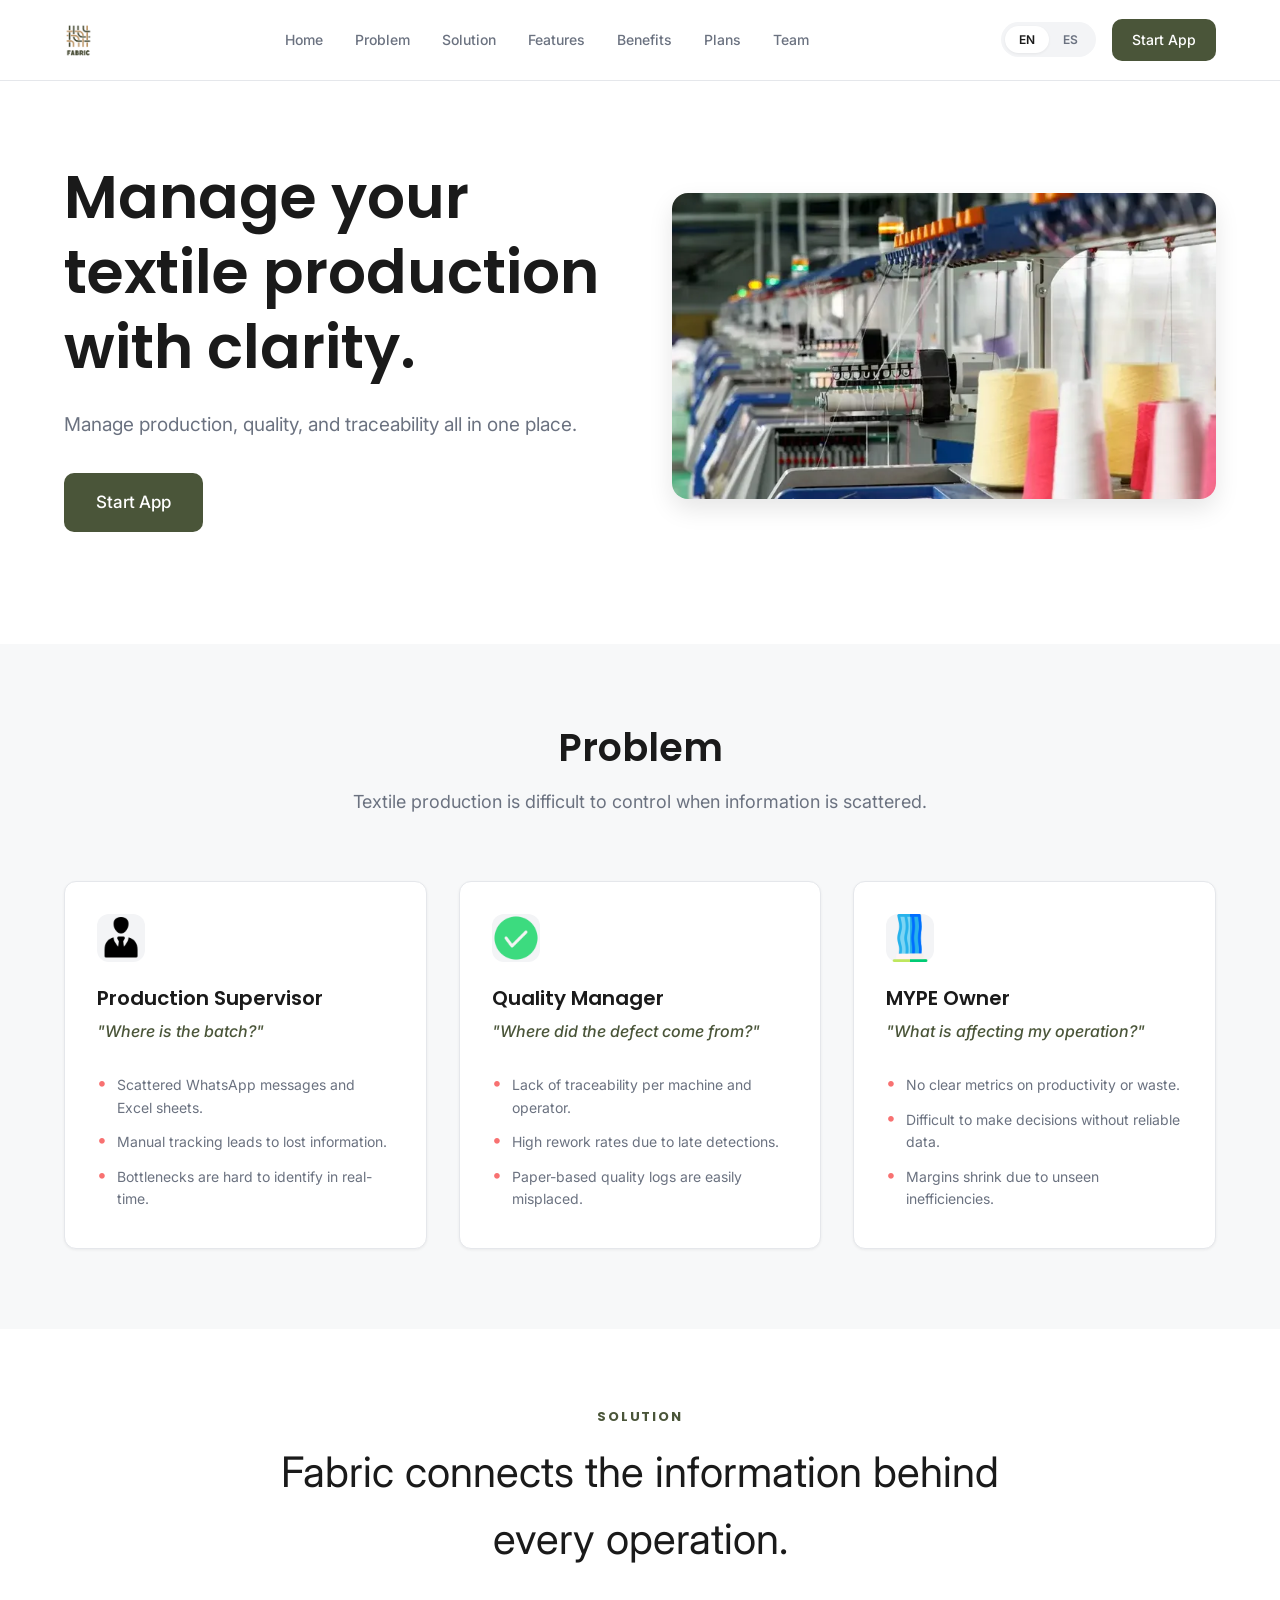
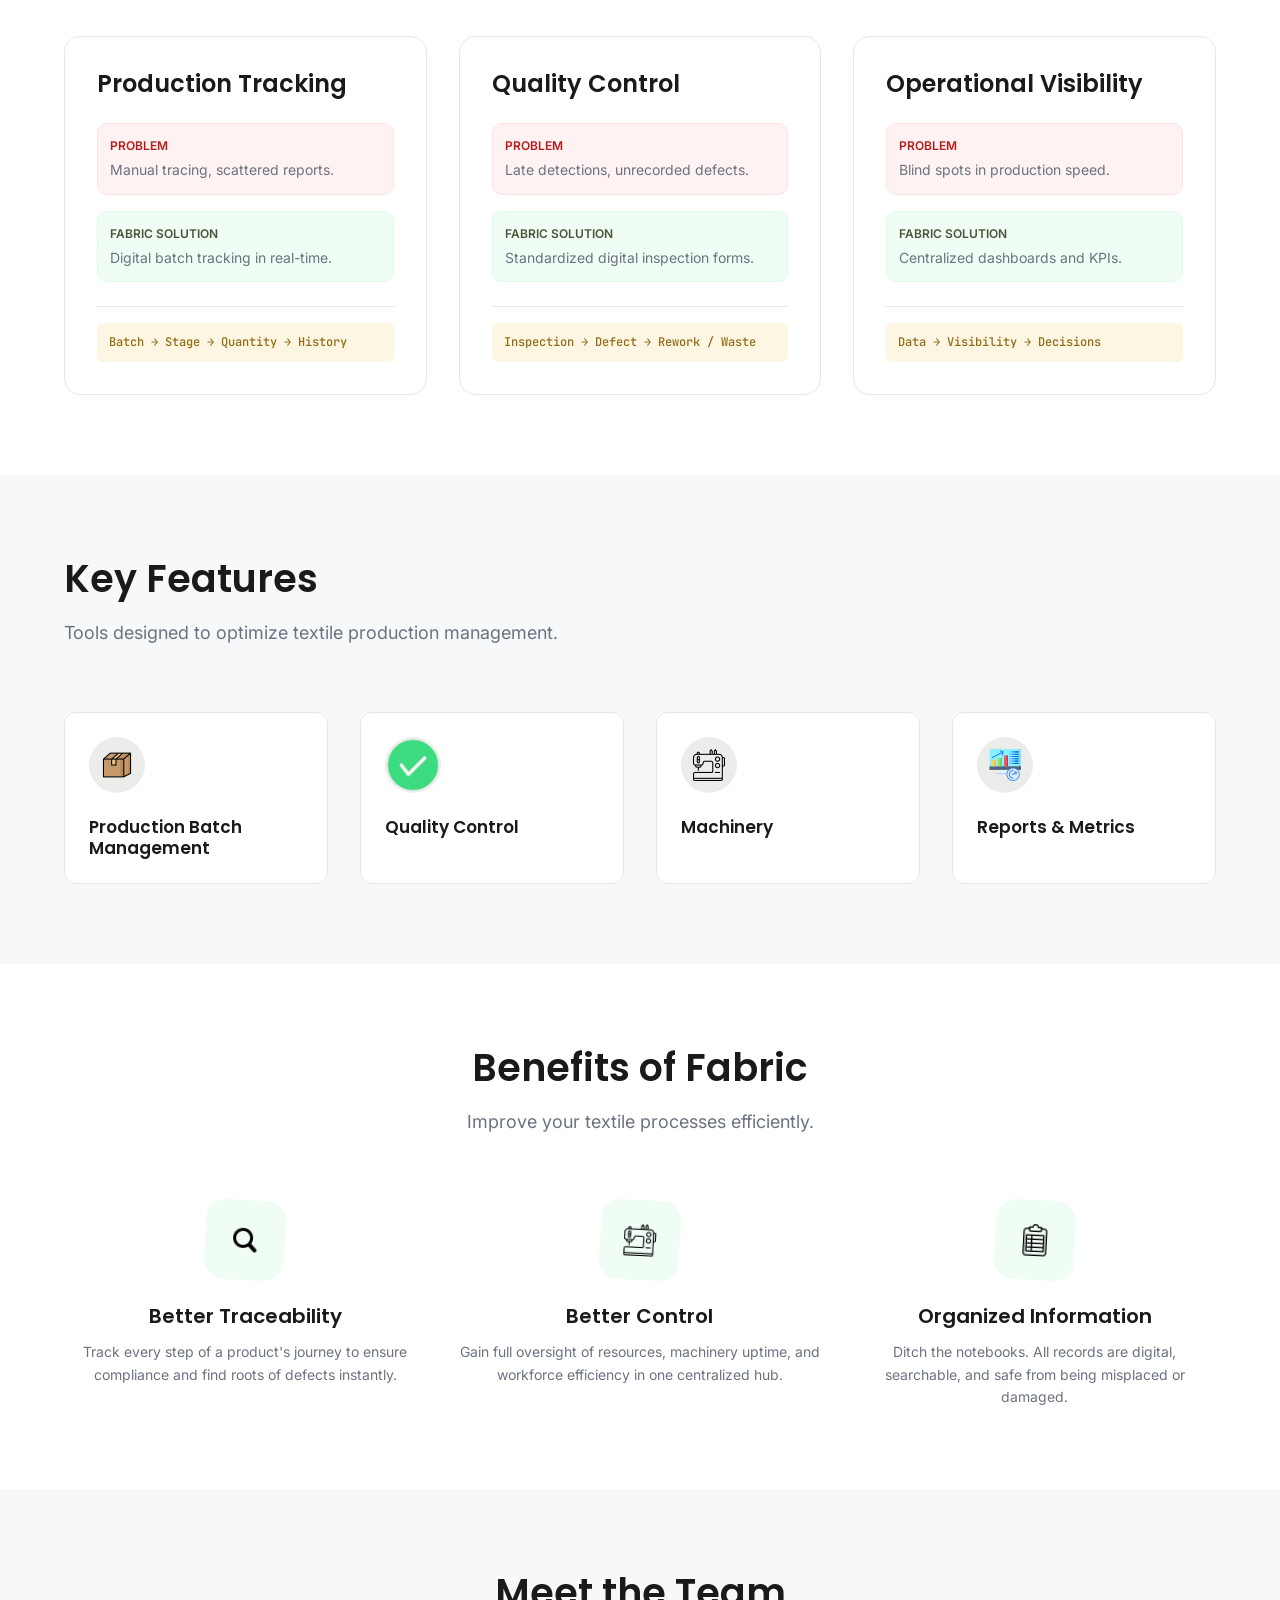
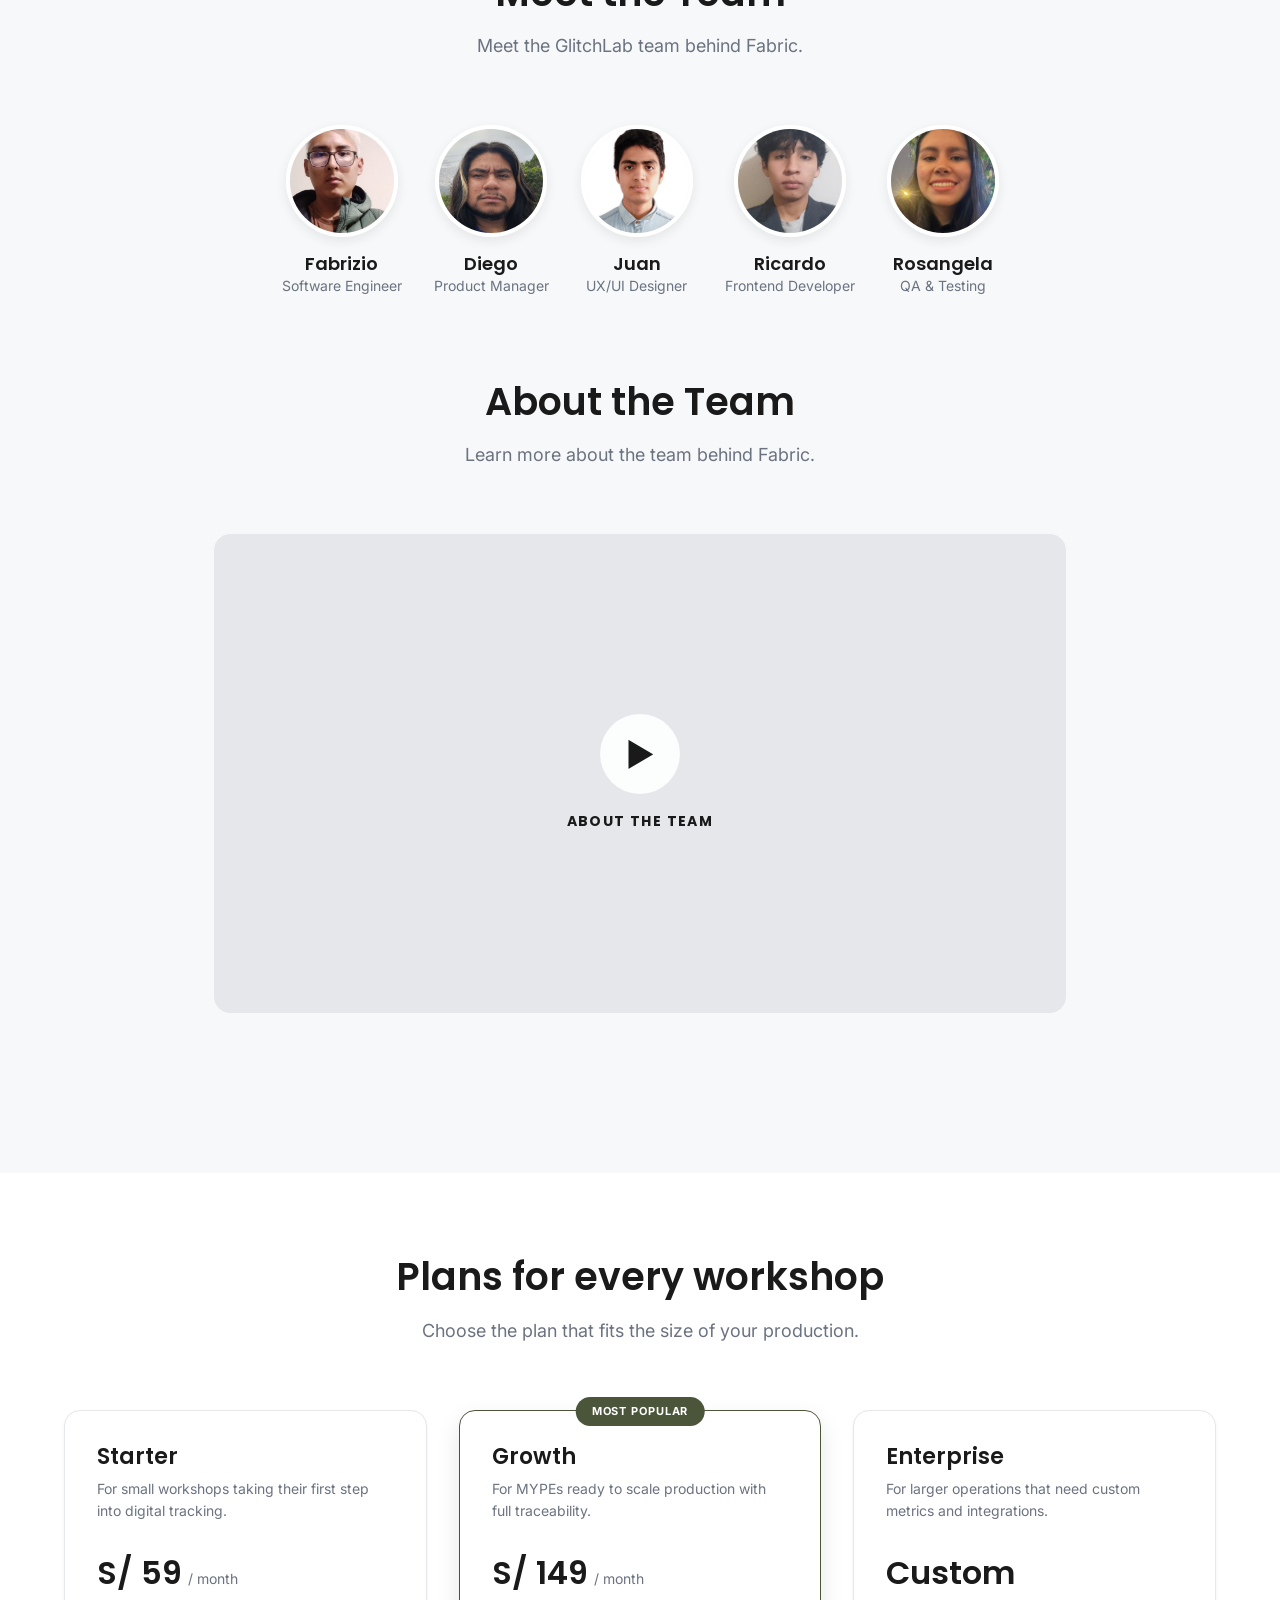
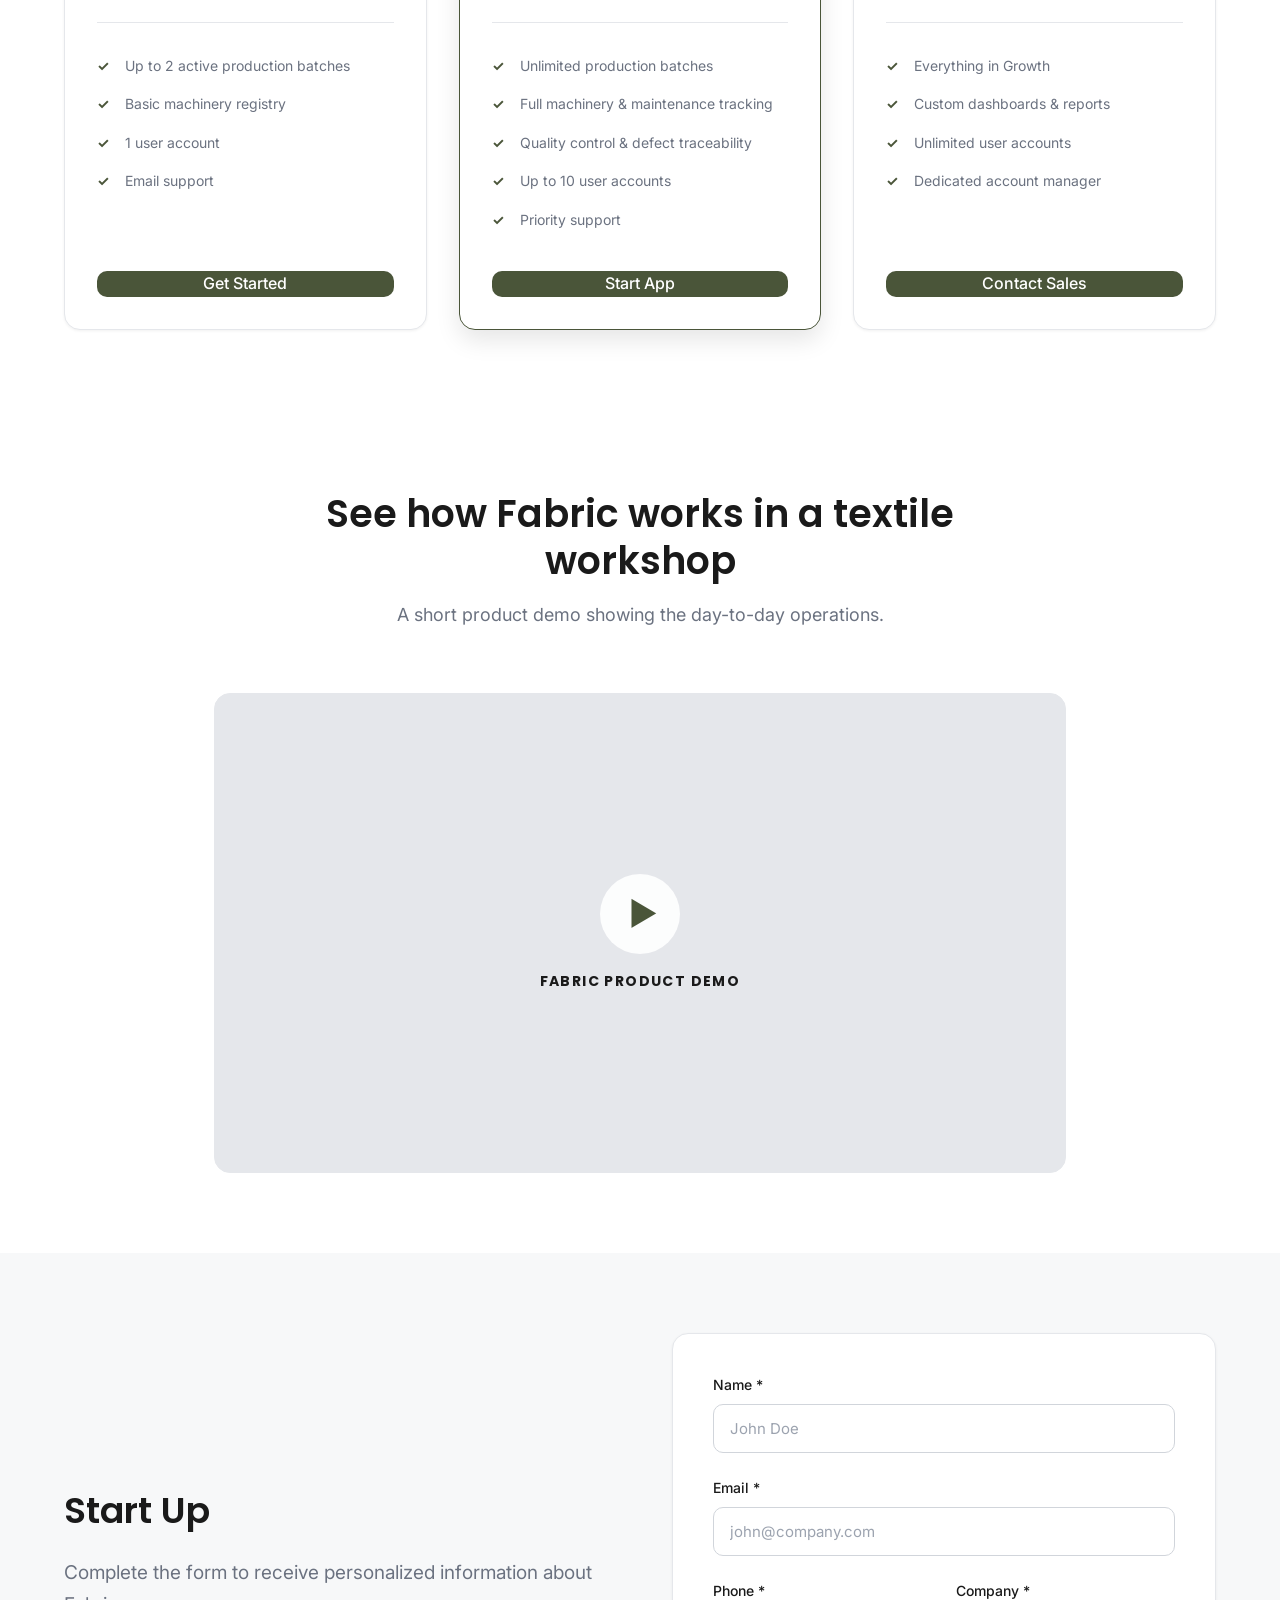
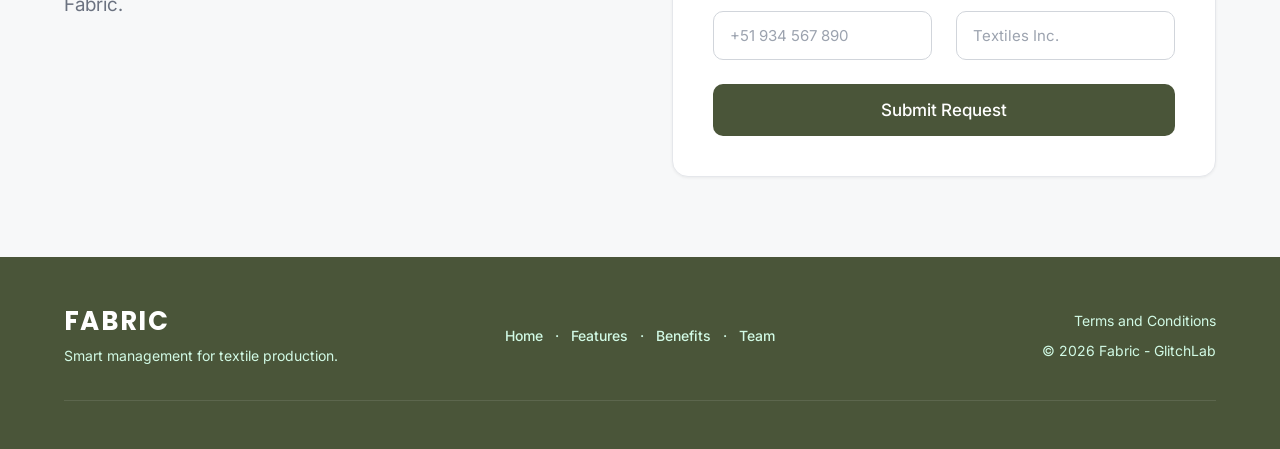
==== index.html @ 8dddd921 "fix(i18n): fix some error traductions for english language" ====
<!DOCTYPE html>
<html lang="en">
<head>
    <meta charset="UTF-8">
    <meta name="viewport" content="width=device-width, initial-scale=1.0">
    <title>Fabric</title>

    <link rel="preconnect" href="https://fonts.googleapis.com">
    <link rel="preconnect" href="https://fonts.gstatic.com" crossorigin>
    <link href="https://fonts.googleapis.com/css2?family=Inter:wght@400;500;600&family=JetBrains+Mono:wght@400;500&family=Poppins:wght@600&display=swap" rel="stylesheet">

    <link rel="stylesheet" href="assets/styles/styles.css">
</head>
<body>

<nav class="nav">

    <div class="container nav__inner">

        <div class="nav__logo">
            <img src="assets/images/logo/fabric-logo.png"
                 alt="Fabric Logo">
        </div>

        <div class="nav__menu">
            <a href="#home" class="nav__link" data-i18n="nav.home">Home</a>
            <a href="#problem" class="nav__link" data-i18n="nav.problem">Problem</a>
            <a href="#solution" class="nav__link" data-i18n="nav.solution">Solution</a>
            <a href="#features" class="nav__link" data-i18n="nav.features">Features</a>
            <a href="#benefits" class="nav__link" data-i18n="nav.benefits">Benefits</a>
            <a href="#plans" class="nav__link" data-i18n="nav.plans">Plans</a>
            <a href="#team" class="nav__link" data-i18n="nav.team">Team</a>
        </div>

        <div class="nav__actions">
            <div class="lang-toggle">
                <button class="lang-btn active" data-lang="en">EN</button>
                <button class="lang-btn" data-lang="es">ES</button>
            </div>

            <a href="https://hola-c9301.web.app/dashboard"
               class="btn btn--primary btn--sm"
               data-i18n="nav.demo">
                Initiate App
            </a>
        </div>

        <div class="nav__mobile-controls">

            <div class="nav__mobile-top-lang">
                <button class="lang-btn-mob active" data-lang="en">EN</button>
                <button class="lang-btn-mob" data-lang="es">ES</button>
            </div>

            <button class="nav__burger"
                    id="mobile-menu-btn"
                    aria-label="Menu">
                <span></span>
                <span></span>
                <span></span>
            </button>

        </div>

    </div>

    <div class="nav__mobile" id="mobile-menu">
        <a href="#home" class="nav__mobile-link" data-i18n="nav.home">Home</a>
        <a href="#problem" class="nav__mobile-link" data-i18n="nav.problem">Problem</a>
        <a href="#solution" class="nav__mobile-link" data-i18n="nav.solution">Solution</a>
        <a href="#features" class="nav__mobile-link" data-i18n="nav.features">Features</a>
        <a href="#team" class="nav__mobile-link" data-i18n="nav.team">Team</a>
    </div>

</nav>

    <section id="home" class="hero">
        <div class="container hero__inner">
            <div class="hero__text">
                <h1 class="hero__title" data-i18n="hero.title">Manage your textile production with clarity.</h1>
                <p class="hero__subtitle" data-i18n="hero.subtitle">Manage production, quality, and traceability all in one place.</p>
                <a href="#request-demo" class="btn btn--primary btn--lg" data-i18n="hero.btn">Request a Demo</a>
            </div>

            <div class="hero__media">
                <img src="assets/images/hero/textile.webp" alt="Fabric Dashboard Preview" class="hero__img">

            </div>
        </div>
    </section>

    <section id="problem" class="section section--alt">
        <div class="container">
            <div class="section__header">
                <h2 class="section__title" data-i18n="problem.title">Problem</h2>
                <p class="section__subtitle" data-i18n="problem.subtitle">Textile production is difficult to control when information is scattered.</p>
            </div>

            <div class="grid grid--3">
                <div class="card">
                    <div class="card__icon">
                        <img src="assets/images/icons/supervisor.png" alt="Production Icon" class="card__icon-img">
                    </div>
                    <h3 class="card__title" data-i18n="problem.card1.title">Production Supervisor</h3>
                    <p class="card__quote" data-i18n="problem.card1.q">"Where is the batch?"</p>
                    <ul class="card__list">
                        <li data-i18n="problem.card1.li1">Scattered WhatsApp messages and Excel sheets.</li>
                        <li data-i18n="problem.card1.li2">Manual tracking leads to lost information.</li>
                        <li data-i18n="problem.card1.li3">Bottlenecks are hard to identify in real-time.</li>
                    </ul>
                </div>

                <div class="card">
                    <div class="card__icon">
                        <img src="assets/images/icons/check.png" alt="Quality Icon" class="card__icon-img">
                    </div>
                    <h3 class="card__title" data-i18n="problem.card2.title">Quality Manager</h3>
                    <p class="card__quote" data-i18n="problem.card2.q">"Where did the defect come from?"</p>
                    <ul class="card__list">
                        <li data-i18n="problem.card2.li1">Lack of traceability per machine and operator.</li>
                        <li data-i18n="problem.card2.li2">High rework rates due to late detections.</li>
                        <li data-i18n="problem.card2.li3">Paper-based quality logs are easily misplaced.</li>
                    </ul>
                </div>

                <div class="card">
                    <div class="card__icon">
                        <img src="assets/images/icons/tower.png" alt="Owner Icon" class="card__icon-img">
                    </div>
                    <h3 class="card__title" data-i18n="problem.card3.title">MYPE Owner</h3>
                    <p class="card__quote" data-i18n="problem.card3.q">"What is affecting my operation?"</p>
                    <ul class="card__list">
                        <li data-i18n="problem.card3.li1">No clear metrics on productivity or waste.</li>
                        <li data-i18n="problem.card3.li2">Difficult to make decisions without reliable data.</li>
                        <li data-i18n="problem.card3.li3">Margins shrink due to unseen inefficiencies.</li>
                    </ul>
                </div>
            </div>
        </div>
    </section>

    <section id="solution" class="section">
        <div class="container">
            <div class="section__header">
                <h2 class="section__eyebrow" data-i18n="solution.label">SOLUTION</h2>
                <p class="section__title section__title--lg" data-i18n="solution.title">Fabric connects the information behind every operation.</p>
            </div>

            <div class="grid grid--3">
                <div class="solution-card">
                    <h3 class="solution-card__title" data-i18n="solution.card1.title">Production Tracking</h3>
                    <div class="solution-card__body">
                        <div class="solution-block solution-block--problem">
                            <span class="solution-block__label solution-block__label--problem" data-i18n="solution.problem_label">PROBLEM</span>
                            <span data-i18n="solution.card1.prob">Manual tracing, scattered reports.</span>
                        </div>
                        <div class="solution-block solution-block--fabric">
                            <span class="solution-block__label solution-block__label--fabric" data-i18n="solution.fabric_label">FABRIC SOLUTION</span>
                            <span data-i18n="solution.card1.sol">Digital batch tracking in real-time.</span>
                        </div>
                    </div>
                    <div class="solution-card__tag">
                        <span data-i18n="solution.card1.tag">Batch → Stage → Quantity → History</span>
                    </div>
                </div>

                <div class="solution-card">
                    <h3 class="solution-card__title" data-i18n="solution.card2.title">Quality Control</h3>
                    <div class="solution-card__body">
                        <div class="solution-block solution-block--problem">
                            <span class="solution-block__label solution-block__label--problem" data-i18n="solution.problem_label">PROBLEM</span>
                            <span data-i18n="solution.card2.prob">Late detections, unrecorded defects.</span>
                        </div>
                        <div class="solution-block solution-block--fabric">
                            <span class="solution-block__label solution-block__label--fabric" data-i18n="solution.fabric_label">FABRIC SOLUTION</span>
                            <span data-i18n="solution.card2.sol">Standardized digital inspection forms.</span>
                        </div>
                    </div>
                    <div class="solution-card__tag">
                        <span data-i18n="solution.card2.tag">Inspection → Defect → Rework / Waste</span>
                    </div>
                </div>

                <div class="solution-card">
                    <h3 class="solution-card__title" data-i18n="solution.card3.title">Operational Visibility</h3>
                    <div class="solution-card__body">
                        <div class="solution-block solution-block--problem">
                            <span class="solution-block__label solution-block__label--problem" data-i18n="solution.problem_label">PROBLEM</span>
                            <span data-i18n="solution.card3.prob">Blind spots in production speed.</span>
                        </div>
                        <div class="solution-block solution-block--fabric">
                            <span class="solution-block__label solution-block__label--fabric" data-i18n="solution.fabric_label">FABRIC SOLUTION</span>
                            <span data-i18n="solution.card3.sol">Centralized dashboards and KPIs.</span>
                        </div>
                    </div>
                    <div class="solution-card__tag">
                        <span data-i18n="solution.card3.tag">Data → Visibility → Decisions</span>
                    </div>
                </div>
            </div>
        </div>
    </section>

    <section id="features" class="section section--alt">
        <div class="container">
            <div class="section__header section__header--left">
                <h2 class="section__title" data-i18n="features.title">Key Features</h2>
                <p class="section__subtitle" data-i18n="features.subtitle">Tools designed to optimize textile production management.</p>
            </div>

            <div class="grid grid--4">
                <div class="feature">
                    <div class="feature__icon">
                        <img src="assets/images/icons/box.png" alt="Box Icon" class="feature__icon-img">
                    </div>
                    <h4 class="feature__title" data-i18n="features.feat1">Production Batch Management</h4>
                </div>

                <div class="feature">
                    <div class="feature__icon">
                        <img src="assets/images/icons/check.png" alt="Check icon" class="feature__icon-img">
                    </div>
                    <h4 class="feature__title" data-i18n="features.feat2">Quality Control</h4>
                </div>

                <div class="feature">
                    <div class="feature__icon">
                        <img src="assets/images/icons/machinery.png" alt="Machinery Icon" class="feature__icon-img">  
                    </div>
                    <h4 class="feature__title" data-i18n="features.feat3">Machinery</h4>
                </div>

                <div class="feature">
                    <div class="feature__icon">
                        <img src="assets/images/icons/metrics.png" alt="Metrics Icon" class="feature__icon-img">
                    </div>
                    <h4 class="feature__title" data-i18n="features.feat4">Reports & Metrics</h4>
                </div>
            </div>
        </div>
    </section>

    <section id="benefits" class="section">
        <div class="container">
            <div class="section__header">
                <h2 class="section__title" data-i18n="benefits.title">Benefits of Fabric</h2>
                <p class="section__subtitle" data-i18n="benefits.subtitle">Improve your textile processes efficiently.</p>
            </div>

            <div class="grid grid--3 grid--center">
                <div class="benefit">
                    <div class="benefit__icon">
                        <img src="assets/images/icons/magnifier.png" alt="Magnifier Icon" class="benefit__icon-img">
                    </div>
                    <h3 class="benefit__title" data-i18n="benefits.ben1.title">Better Traceability</h3>
                    <p class="benefit__desc" data-i18n="benefits.ben1.desc">Track every step of a product's journey to ensure compliance and find roots of defects instantly.</p>
                </div>

                <div class="benefit">
                    <div class="benefit__icon">
                        <img src="assets/images/icons/machinery.png" alt="Eye Icon" class="benefit__icon-img">
                    </div>
                    <h3 class="benefit__title" data-i18n="benefits.ben2.title">Better Control</h3>
                    <p class="benefit__desc" data-i18n="benefits.ben2.desc">Gain full oversight of resources, machinery uptime, and workforce efficiency in one centralized hub.</p>
                </div>

                <div class="benefit">
                    <div class="benefit__icon">
                        <img src="assets/images/icons/table.png" alt="Organization Icon" class="benefit__icon-img">
                    </div>
                    <h3 class="benefit__title" data-i18n="benefits.ben3.title">Organized Information</h3>
                    <p class="benefit__desc" data-i18n="benefits.ben3.desc">Ditch the notebooks. All records are digital, searchable, and safe from being misplaced or damaged.</p>
                </div>
            </div>
        </div>
    </section>

    <section id="team" class="section section--alt">
        <div class="container">
            <div class="section__header">
                <h2 class="section__title" data-i18n="team.title">Meet the Team</h2>
                <p class="section__subtitle" data-i18n="team.subtitle">Meet the GlitchLab team behind Fabric.</p>
            </div>

            <div class="team">
                <div class="team__member">
                    <div class="team__photo"><img src="assets/team_members/fabrizio.png" alt="Fabrizio" onerror="this.src='https://placehold.co/112x112/cccccc/ffffff?text=F'"></div>
                    <h4 class="team__name">Fabrizio</h4>
                    <p class="team__role" data-i18n="team.role1">Software Engineer</p>
                </div>
                <div class="team__member">
                    <div class="team__photo"><img src="assets/team_members/diego.jpg" alt="Diego" onerror="this.src='https://placehold.co/112x112/cccccc/ffffff?text=D'"></div>
                    <h4 class="team__name">Diego</h4>
                    <p class="team__role" data-i18n="team.role2">Product Manager</p>
                </div>
                <div class="team__member">
                    <div class="team__photo"><img src="assets/team_members/juan.jpg" alt="Juan" onerror="this.src='https://placehold.co/112x112/cccccc/ffffff?text=J'"></div>
                    <h4 class="team__name">Juan</h4>
                    <p class="team__role" data-i18n="team.role3">UX/UI Designer</p>
                </div>
                <div class="team__member">
                    <div class="team__photo"><img src="assets/team_members/ricardo.png" alt="Ricardo" onerror="this.src='https://placehold.co/112x112/cccccc/ffffff?text=R'"></div>
                    <h4 class="team__name">Ricardo</h4>
                    <p class="team__role" data-i18n="team.role4">Frontend Developer</p>
                </div>
                <div class="team__member">
                    <div class="team__photo"><img src="assets/team_members/rosangela.jpeg" alt="Rosangela" onerror="this.src='https://placehold.co/112x112/cccccc/ffffff?text=Ro'"></div>
                    <h4 class="team__name">Rosangela</h4>
                    <p class="team__role" data-i18n="team.role5">QA & Testing</p>
                </div>
            </div>
            <section class="section">
                <div class="container container--narrow">
                    <div class="section__header">
                        <h2 class="section__title" data-i18n="aboutTeam.title">
                            About the Team
                        </h2>

                        <p class="section__subtitle" data-i18n="aboutTeam.subtitle">
                            Learn more about the team behind Fabric.
                        </p>
                    </div>

                    <div class="about-team">
                        <div class="about-team__icon">▶</div>
                        <p class="about-team__label" data-i18n="aboutTeam.label">
                            ABOUT THE TEAM
                        </p>
                    </div>
                </div>
            </section>

        </div>
    </section>

        <section id="plans" class="section">
        <div class="container">
            <div class="section__header">
                <h2 class="section__title" data-i18n="plans.title">Plans for every workshop</h2>
                <p class="section__subtitle" data-i18n="plans.subtitle">Choose the plan that fits the size of your production.</p>
            </div>

            <div class="grid grid--3">
                <div class="plan">
                    <h3 class="plan__name" data-i18n="plans.starter.name">Starter</h3>
                    <p class="plan__desc" data-i18n="plans.starter.desc">For small workshops taking their first step into digital tracking.</p>
                    <div class="plan__price">
                        <span class="plan__price-amount" data-i18n="plans.starter.price">S/ 59</span>
                        <span class="plan__price-period" data-i18n="plans.starter.period">/ month</span>
                    </div>
                    <ul class="plan__features">
                        <li data-i18n="plans.starter.f1">Up to 2 active production batches</li>
                        <li data-i18n="plans.starter.f2">Basic machinery registry</li>
                        <li data-i18n="plans.starter.f3">1 user account</li>
                        <li data-i18n="plans.starter.f4">Email support</li>
                    </ul>
                    <a href="#request-demo" class="btn btn--primary btn--full" data-i18n="plans.starter.cta">Get Started</a>
                </div>

                <div class="plan plan--featured">
                    <span class="plan__badge" data-i18n="plans.growth.badge">MOST POPULAR</span>
                    <h3 class="plan__name" data-i18n="plans.growth.name">Growth</h3>
                    <p class="plan__desc" data-i18n="plans.growth.desc">For MYPEs ready to scale production with full traceability.</p>
                    <div class="plan__price">
                        <span class="plan__price-amount" data-i18n="plans.growth.price">S/ 149</span>
                        <span class="plan__price-period" data-i18n="plans.growth.period">/ month</span>
                    </div>
                    <ul class="plan__features">
                        <li data-i18n="plans.growth.f1">Unlimited production batches</li>
                        <li data-i18n="plans.growth.f2">Full machinery &amp; maintenance tracking</li>
                        <li data-i18n="plans.growth.f3">Quality control &amp; defect traceability</li>
                        <li data-i18n="plans.growth.f4">Up to 10 user accounts</li>
                        <li data-i18n="plans.growth.f5">Priority support</li>
                    </ul>
                    <a href="#request-demo" class="btn btn--primary btn--full" data-i18n="plans.growth.cta">Request a Demo</a>
                </div>

                <div class="plan">
                    <h3 class="plan__name" data-i18n="plans.enterprise.name">Enterprise</h3>
                    <p class="plan__desc" data-i18n="plans.enterprise.desc">For larger operations that need custom metrics and integrations.</p>
                    <div class="plan__price">
                        <span class="plan__price-amount" data-i18n="plans.enterprise.price">Custom</span>
                    </div>
                    <ul class="plan__features">
                        <li data-i18n="plans.enterprise.f1">Everything in Growth</li>
                        <li data-i18n="plans.enterprise.f2">Custom dashboards &amp; reports</li>
                        <li data-i18n="plans.enterprise.f3">Unlimited user accounts</li>
                        <li data-i18n="plans.enterprise.f4">Dedicated account manager</li>
                    </ul>
                    <a href="#request-demo" class="btn btn--primary btn--full" data-i18n="plans.enterprise.cta">Contact Sales</a>
                </div>
            </div>
        </div>
    </section>

    <section class="section">
        <div class="container container--narrow">
            <div class="section__header">
                <h2 class="section__title" data-i18n="video.title">See how Fabric works in a textile workshop</h2>
                <p class="section__subtitle" data-i18n="video.subtitle">A short product demo showing the day-to-day operations.</p>
            </div>
            <div class="video">
                <div class="video__play">▶</div>
                <p class="video__label" data-i18n="video.label">FABRIC PRODUCT</p>
            </div>
        </div>
    </section>

    <section id="request-demo" class="section section--alt">
        <div class="container">
            <div class="demo">
                <div class="demo__text">
                    <h2 class="demo__title" data-i18n="form.title">Start Up</h2>
                    <p class="demo__subtitle" data-i18n="form.subtitle">Complete the form to receive personalized information about Fabric.</p>
                </div>
                <div class="demo__form-wrap">
                    <form class="demo__form" onsubmit="event.preventDefault(); alert('Demo requested successfully!');">
                        <div class="form-group">
                            <label class="form-label" data-i18n="form.name">Name *</label>
                            <input type="text" required class="form-input" placeholder="John Doe">
                        </div>
                        <div class="form-group">
                            <label class="form-label" data-i18n="form.email">Email *</label>
                            <input type="email" required class="form-input" placeholder="john@company.com">
                        </div>
                        <div class="form-row">
                            <div class="form-group">
                                <label class="form-label" data-i18n="form.phone">Phone *</label>
                                <input type="tel" required class="form-input" placeholder="+51 934 567 890">
                            </div>
                            <div class="form-group">
                                <label class="form-label" data-i18n="form.company">Company *</label>
                                <input type="text" required class="form-input" placeholder="Textiles Inc.">
                            </div>
                        </div>
                        <button type="submit" class="btn btn--primary btn--full btn--lg" data-i18n="form.submit">Submit Request</button>
                    </form>
                </div>
            </div>
        </div>
    </section>

    <footer class="footer">
        <div class="container">
            <div class="footer__top">
                <div class="footer__brand">
                    <h3 class="footer__logo">FABRIC</h3>
                    <p class="footer__tagline" data-i18n="footer.tagline">Smart management for textile production.</p>
                </div>
                <div class="footer__links">
                    <a href="#home" class="footer__link" data-i18n="nav.home">Home</a>
                    <span>·</span>
                    <a href="#features" class="footer__link" data-i18n="nav.features">Features</a>
                    <span>·</span>
                    <a href="#benefits" class="footer__link" data-i18n="nav.benefits">Benefits</a>
                    <span>·</span>
                    <a href="#team" class="footer__link" data-i18n="nav.team">Team</a>
                </div>
                <div class="footer__legal">
                    <a href="terms.html" class="footer__link" data-i18n="footer.terms">Terms and Conditions</a>
                    <p data-i18n="footer.copyright">&copy; 2026 Fabric - GlitchLab</p>
                </div>
            </div>
        </div>
    </footer>

    <script src="assets/i18n/en.js"></script>
    <script src="assets/i18n/es.js"></script>
    <script src="assets/i18n/main.js"></script>
</body>
</html>
---- assets/styles/styles.css ----
.nav__burger {
    display: flex;
    flex-direction: column;
    justify-content: center;
    gap: 5px;
    width: 32px;
    height: 32px;
    padding: 4px;
    cursor: pointer;
    background: transparent;
    border: none;
}

.nav__burger span {
    display: block;
    height: 2px;
    width: 100%;
    background: var(--main);
    border-radius: 2px;
    transition: transform var(--transition), opacity var(--transition);
}

.nav__burger.is-open span:nth-child(1) {
    transform: translateY(7px) rotate(45deg);
}
.nav__burger.is-open span:nth-child(2) {
    opacity: 0;
}
.nav__burger.is-open span:nth-child(3) {
    transform: translateY(-7px) rotate(-45deg);
}

.nav__mobile {
    display: none;
    flex-direction: column;
    padding: 16px 24px;
    background: var(--white);
    border-top: 1px solid var(--border);
}
.nav__mobile.is-open {
    display: flex;
}

@media (min-width: 768px) {
    .nav__mobile { display: none !important; }
    .nav__burger { display: none; }
}












* { margin: 0; padding: 0; box-sizing: border-box; }

:root {
    --primary: #4A5539;
    --primary-hover: #3d4630;
    --section: #F7F8F9;
    --main: #1A1A1A;
    --graytext: #6B7280;
    --tagbg: #FDF6E3;
    --tagtext: #926C15;
    --white: #FFFFFF;
    --border: #E5E7EB;
    --radius: 12px;
    --radius-lg: 16px;
    --shadow-sm: 0 1px 3px rgba(0,0,0,0.06);
    --shadow-md: 0 4px 12px rgba(0,0,0,0.08);
    --shadow-lg: 0 10px 25px rgba(0,0,0,0.1);
    --transition: 0.25s ease;
}

html { scroll-behavior: smooth; }

body {
    font-family: 'Inter', sans-serif;
    color: var(--main);
    background: var(--white);
    line-height: 1.6;
    -webkit-font-smoothing: antialiased;
}

h1, h2, h3, h4, h5, h6 {
    font-family: 'Poppins', sans-serif;
    font-weight: 600;
    line-height: 1.25;
}

img { max-width: 100%; display: block; }
a { text-decoration: none; color: inherit; }
ul { list-style: none; }
button { font-family: inherit; cursor: pointer; border: none; background: none; }

.container {
    max-width: 1200px;
    margin: 0 auto;
    padding: 0 24px;
}
.container--narrow { max-width: 900px; }

/* Navbar */
.nav {
    position: fixed;
    top: 0;
    width: 100%;
    background: rgba(255,255,255,0.92);
    backdrop-filter: blur(10px);
    border-bottom: 1px solid var(--border);
    z-index: 50;
}

.nav__inner {
    display: flex;
    justify-content: space-between;
    align-items: center;
    height: 80px;
}

.nav__logo img { height: 32px; }

.nav__menu {
    display: none;
    gap: 32px;
    align-items: center;
}

.nav__link {
    font-size: 14px;
    font-weight: 500;
    color: var(--graytext);
    transition: color var(--transition);
}
.nav__link:hover { color: var(--main); }

.nav__actions {
    display: none;
    align-items: center;
    gap: 16px;
}

.nav__burger {
    display: flex;
    flex-direction: column;
    gap: 4px;
    width: 28px;
}
.nav__burger span {
    display: block;
    height: 2px;
    background: var(--graytext);
    border-radius: 2px;
}

.nav__mobile {
    display: none;
    flex-direction: column;
    padding: 16px 24px;
    background: var(--white);
    border-top: 1px solid var(--border);
}
.nav__mobile.is-open { display: flex; }
.nav__mobile-link {
    padding: 12px 0;
    font-weight: 500;
    color: var(--graytext);
}
.nav__mobile-lang {
    display: flex;
    gap: 8px;
    padding-top: 12px;
}

/* Language toggle */
.lang-toggle {
    display: flex;
    align-items: center;
    background: #F3F4F6;
    border-radius: 999px;
    padding: 4px;
}

.lang-btn, .lang-btn-mob {
    font-size: 12px;
    font-weight: 600;
    padding: 6px 14px;
    border-radius: 999px;
    color: var(--graytext);
    transition: all var(--transition);
}
.lang-btn.active {
    background: var(--white);
    color: var(--main);
    box-shadow: var(--shadow-sm);
}
.lang-btn-mob.active {
    background: var(--main);
    color: var(--white);
}
.nav__mobile-controls {
    display: flex;
    align-items: center;
    gap: 12px;
    margin-left: auto;
}

.nav__mobile-top-lang {
    display: flex;
    align-items: center;
    gap: 4px;
}

.nav__mobile-top-lang .lang-btn-mob {
    padding: 6px 10px;
}

.nav__burger {
    display: flex;
    flex-direction: column;
    justify-content: center;
    gap: 5px;
    width: 28px;
    height: 32px;
    padding: 4px;
    flex-shrink: 0;
}
/* Buttons */
.btn {
    display: inline-block;
    font-weight: 500;
    text-align: center;
    border-radius: 10px;
    transition: all var(--transition);
    cursor: pointer;
}
.btn--primary {
    background: var(--primary);
    color: var(--white);
}
.btn--primary:hover {
    background: var(--primary-hover);
    box-shadow: var(--shadow-md);
}
.btn--sm { padding: 10px 20px; font-size: 14px; }
.btn--lg { padding: 16px 32px; font-size: 17px; }
.btn--full { width: 100%; }

/* Hero */
.hero { padding: 128px 0 80px; }
.hero__inner {
    display: flex;
    flex-direction: column;
    gap: 48px;
    align-items: center;
}
.hero__text { flex: 1; }
.hero__title {
    font-size: 42px;
    color: var(--main);
    margin-bottom: 24px;
}
.hero__subtitle {
    font-size: 19px;
    color: var(--graytext);
    margin-bottom: 32px;
    max-width: 520px;
    line-height: 1.7;
}
.hero__media { flex: 1; position: relative; width: 100%; }
.hero__img {
    width: 100%;
    border-radius: var(--radius-lg);
    box-shadow: var(--shadow-lg);
}
.hero__float {
    position: absolute;
    bottom: -24px;
    left: -24px;
    background: var(--white);
    padding: 16px;
    border-radius: 14px;
    box-shadow: var(--shadow-lg);
    border: 1px solid var(--border);
    display: flex;
    align-items: center;
    gap: 12px;
}
.hero__float-icon {
    width: 40px;
    height: 40px;
    background: #DCFCE7;
    color: #16A34A;
    border-radius: 50%;
    display: flex;
    align-items: center;
    justify-content: center;
    font-weight: bold;
    font-size: 18px;
}
.hero__float-label {
    font-size: 12px;
    color: var(--graytext);
    font-weight: 500;
}
.hero__float-value {
    font-size: 14px;
    font-family: 'Poppins', sans-serif;
}

/* Sections */
.section { padding: 80px 0; }
.section--alt { background: var(--section); }

.section__header {
    text-align: center;
    max-width: 720px;
    margin: 0 auto 64px;
}
.section__header--left {
    text-align: left;
    margin-left: 0;
}
.section__title {
    font-size: 34px;
    color: var(--main);
    margin-bottom: 16px;
}
.section__title--lg { font-size: 38px; }
.section__eyebrow {
    font-size: 13px;
    font-weight: 700;
    letter-spacing: 0.15em;
    color: var(--primary);
    text-transform: uppercase;
    margin-bottom: 12px;
}
.section__subtitle {
    font-size: 18px;
    color: var(--graytext);
}

/* Grid */
.grid {
    display: grid;
    gap: 32px;
}
.grid--3 { grid-template-columns: 1fr; }
.grid--4 { grid-template-columns: 1fr; }
.grid--center { text-align: center; }

/* Problem cards */
.card {
    background: var(--white);
    padding: 32px;
    border-radius: var(--radius);
    border: 1px solid var(--border);
    box-shadow: var(--shadow-sm);
    display: flex;
    flex-direction: column;
    height: 100%;
    transition: box-shadow var(--transition);
}
.card:hover { box-shadow: var(--shadow-md); }

.card__icon {
    font-size: 28px;
    width: 48px;
    height: 48px;
    background: #F3F4F6;
    border-radius: 12px;
    display: flex;
    align-items: center;
    justify-content: center;
    margin-bottom: 24px;
}
.card__title {
    font-size: 20px;
    margin-bottom: 8px;
}
.card__quote {
    color: var(--primary);
    font-weight: 500;
    font-style: italic;
    margin-bottom: 24px;
}
.card__list li {
    font-size: 14px;
    color: var(--graytext);
    padding: 6px 0 6px 20px;
    position: relative;
}
.card__list li::before {
    content: "•";
    color: #F87171;
    position: absolute;
    left: 0;
    font-size: 18px;
    line-height: 1;
}

/* Solution cards */
.solution-card {
    border: 1px solid var(--border);
    border-radius: var(--radius-lg);
    padding: 32px;
    display: flex;
    flex-direction: column;
    position: relative;
    transition: border-color var(--transition);
}
.solution-card:hover { border-color: rgba(74,85,57,0.5); }

.solution-card__title {
    font-size: 24px;
    margin-bottom: 24px;
}

.solution-card__body {
    display: flex;
    flex-direction: column;
    gap: 16px;
    flex-grow: 1;
    font-size: 14px;
}
.solution-block {
    padding: 12px;
    border-radius: 10px;
    color: var(--graytext);
}
.solution-block--problem {
    background: #FEF2F2;
    border: 1px solid #FEE2E2;
}
.solution-block--fabric {
    background: #F0FDF4;
    border: 1px solid #DCFCE7;
}
.solution-block__label {
    display: block;
    font-weight: 600;
    margin-bottom: 4px;
    font-size: 12px;
}
.solution-block__label--problem { color: #B91C1C; }
.solution-block__label--fabric { color: var(--primary); }

.solution-card__tag {
    margin-top: 24px;
    padding-top: 16px;
    border-top: 1px solid var(--border);
}
.solution-card__tag span {
    display: block;
    background: var(--tagbg);
    color: var(--tagtext);
    font-family: 'JetBrains Mono', monospace;
    font-size: 12px;
    padding: 10px 12px;
    border-radius: 6px;
    font-weight: 500;
    white-space: nowrap;
    overflow: hidden;
    text-overflow: ellipsis;
}

/* Features */
.feature {
    background: var(--white);
    padding: 24px;
    border-radius: var(--radius);
    border: 1px solid var(--border);
    text-align: center;
    transition: all var(--transition);
}
.feature:hover {
    box-shadow: var(--shadow-md);
    transform: translateY(-4px);
}
.feature__icon {
    font-size: 28px;
    width: 56px;
    height: 56px;
    background: rgba(74,85,57,0.1);
    border-radius: 50%;
    display: flex;
    align-items: center;
    justify-content: center;
    margin: 0 auto 24px;
}
.feature__title {
    font-size: 17px;
    color: var(--main);
}

/* Benefits */
.benefit {
    text-align: center;
}
.benefit__icon {
    font-size: 36px;
    width: 80px;
    height: 80px;
    background: #F0FDF4;
    border-radius: 20px;
    display: flex;
    align-items: center;
    justify-content: center;
    margin: 0 auto 24px;
    transform: rotate(3deg);
}
.benefit__title {
    font-size: 20px;
    margin-bottom: 12px;
}
.benefit__desc {
    font-size: 14px;
    color: var(--graytext);
}

/* Team */
.team {
    display: flex;
    flex-wrap: wrap;
    justify-content: center;
    gap: 32px;
}
.team__member {
    text-align: center;
    display: flex;
    flex-direction: column;
    align-items: center;
}
.team__photo {
    width: 112px;
    height: 112px;
    border-radius: 50%;
    overflow: hidden;
    margin-bottom: 16px;
    border: 4px solid var(--white);
    box-shadow: var(--shadow-md);
}
.team__photo img { width: 100%; height: 100%; object-fit: cover; }
.team__name { font-size: 18px; }
.team__role { font-size: 14px; color: var(--graytext); }

/* Video */
.video {
    position: relative;
    width: 100%;
    aspect-ratio: 16 / 9;
    background: #E5E7EB;
    border-radius: var(--radius-lg);
    overflow: hidden;
    display: flex;
    flex-direction: column;
    align-items: center;
    justify-content: center;
    cursor: pointer;
    border: 1px solid var(--border);
    transition: background var(--transition);
}
.video:hover { background: #D1D5DB; }
.video__play {
    width: 80px;
    height: 80px;
    background: rgba(255,255,255,0.9);
    border-radius: 50%;
    display: flex;
    align-items: center;
    justify-content: center;
font-size: 32px;
    color: var(--primary);
    margin-bottom: 16px;
    padding-left: 6px;
}
.video__label {
    font-family: 'Poppins', sans-serif;
    font-weight: 700;
    letter-spacing: 0.1em;
    text-transform: uppercase;
    font-size: 14px;
    color: var(--main);
}

/* Demo / form */
.demo {
    display: flex;
    flex-direction: column;
    gap: 64px;
    align-items: center;
}
.demo__text { flex: 1; text-align: center; }
.demo__title {
    font-size: 36px;
    color: var(--main);
    margin-bottom: 24px;
}
.demo__subtitle {
    font-size: 19px;
    color: var(--graytext);
    line-height: 1.7;
}
.demo__form-wrap { flex: 1; width: 100%; }

.demo__form {
    background: var(--white);
    border-radius: var(--radius-lg);
    border: 1px solid var(--border);
    box-shadow: var(--shadow-sm);
    padding: 40px;
    display: flex;
    flex-direction: column;
    gap: 24px;
}

.form-group {
    display: flex;
    flex-direction: column;
}
.form-row {
    display: flex;
    flex-direction: column;
    gap: 24px;
}

.form-label {
    font-size: 14px;
    font-weight: 500;
    color: var(--main);
    margin-bottom: 8px;
}

.form-input {
    width: 100%;
    padding: 14px 16px;
    border: 1px solid #D1D5DB;
    border-radius: 10px;
    font-family: inherit;
    font-size: 15px;
    color: var(--main);
    background: var(--white);
    transition: all var(--transition);
    outline: none;
}
.form-input::placeholder { color: #9CA3AF; }
.form-input:focus {
    border-color: var(--primary);
    box-shadow: 0 0 0 3px rgba(74,85,57,0.15);
}

/* Footer */
.footer {
    background: var(--primary);
    color: var(--white);
    padding: 48px 0;
}

.footer__top {
    display: flex;
    flex-direction: column;
    gap: 32px;
    align-items: center;
    text-align: center;
    padding-bottom: 32px;
    border-bottom: 1px solid rgba(255,255,255,0.1);
}

.footer__brand { flex: 1; }
.footer__logo {
    font-size: 26px;
    font-family: 'Poppins', sans-serif;
    font-weight: 700;
    letter-spacing: 0.05em;
    margin-bottom: 8px;
}
.footer__tagline {
    font-size: 14px;
    color: #D1FAE5;
}

.footer__links {
    display: flex;
    justify-content: center;
    gap: 12px;
    font-size: 14px;
    font-weight: 500;
    color: #D1FAE5;
    flex-wrap: wrap;
}
.footer__link {
    color: #D1FAE5;
    transition: color var(--transition);
}
.footer__link:hover { color: var(--white); }

.footer__legal {
    display: flex;
    flex-direction: column;
    align-items: center;
    gap: 8px;
    font-size: 14px;
    color: #D1FAE5;
}
.terms-header {
    background: var(--white);
    border-bottom: 1px solid var(--border);
}

.terms-header__content {
    height: 80px;
    display: flex;
    align-items: center;
    justify-content: space-between;
}

.terms-header__logo {
    height: 42px;
    width: auto;
}

.terms-header__back {
    font-size: 14px;
    font-weight: 500;
    color: var(--graytext);
    transition: color var(--transition);
}

.terms-header__back:hover {
    color: var(--primary);
}

.terms-title {
    padding: 40px 0 32px;
    border-bottom: 1px solid var(--border);
    background: var(--white);
}

.terms-title h1 {
    font-size: 34px;
    color: var(--main);
    margin-bottom: 6px;
}

.terms-title p {
    font-size: 15px;
    color: var(--graytext);
}

.terms-content {
    padding: 36px 0 64px;
    background: var(--white);
    min-height: 420px;
}

.terms-item {
    margin-bottom: 36px;
}

.terms-item:last-child {
    margin-bottom: 0;
}

.terms-item h2 {
    font-family: 'Inter', sans-serif;
    font-size: 19px;
    font-weight: 500;
    color: var(--main);
    margin-bottom: 12px;
}

.terms-item p {
    max-width: 1100px;
    font-size: 14px;
    line-height: 1.6;
    color: #404040;
}

@media (max-width: 767px) {
    .terms-header__content {
        height: 64px;
        padding-left: 20px;
        padding-right: 20px;
    }

    .terms-header__logo {
        height: 30px;
        width: auto;
    }

    .terms-header__back {
        font-size: 13px;
        white-space: nowrap;
    }

    .terms-title {
        padding: 32px 0 28px;
    }

    .terms-title .container {
        padding-left: 20px;
        padding-right: 20px;
    }

    .terms-title h1 {
        font-size: 27px;
        line-height: 1.2;
        margin-bottom: 10px;
    }

    .terms-title p {
        font-size: 14px;
        line-height: 1.5;
        max-width: 320px;
    }

    .terms-content {
        padding: 32px 0 48px;
        min-height: auto;
    }

    .terms-content .container {
        padding-left: 20px;
        padding-right: 20px;
    }

    .terms-item {
        margin-bottom: 32px;
    }

    .terms-item h2 {
        font-size: 17px;
        line-height: 1.35;
        margin-bottom: 10px;
    }

    .terms-item p {
        max-width: 100%;
        font-size: 14px;
        line-height: 1.7;
    }

    .terms-content + .footer {
        margin-top: 0;
    }
}

@media (max-width: 480px) {
    .terms-header__content {
        height: 60px;
        padding-left: 16px;
        padding-right: 16px;
    }

    .terms-header__logo {
        height: 27px;
    }

    .terms-header__back {
        font-size: 12px;
    }

    .terms-title {
        padding: 28px 0 24px;
    }

    .terms-title .container,
    .terms-content .container {
        padding-left: 18px;
        padding-right: 18px;
    }

    .terms-title h1 {
        font-size: 25px;
    }

    .terms-title p {
        font-size: 13px;
    }

    .terms-content {
        padding-top: 28px;
        padding-bottom: 40px;
    }

    .terms-item {
        margin-bottom: 28px;
    }

    .terms-item h2 {
        font-size: 16px;
    }

    .terms-item p {
        font-size: 13px;
        line-height: 1.65;
    }

    .terms-content + .footer {
        padding-top: 36px;
        padding-bottom: 36px;
    }

    .terms-content + .footer .footer__top {
        gap: 24px;
        padding-bottom: 24px;
    }

    .terms-content + .footer .footer__links {
        gap: 8px;
        font-size: 13px;
    }

    .terms-content + .footer .footer__legal {
        font-size: 13px;
    }
}

@media (min-width: 640px) {
    .grid--4 { grid-template-columns: repeat(2, 1fr); }
    .form-row { flex-direction: row; }
    .form-row .form-group { flex: 1; }
}

@media (min-width: 768px) {
    .nav__menu { display: flex; }
    .nav__actions { display: flex; }
    .nav__mobile-controls {display: none;}
    .nav__mobile {display: none !important;}

    .hero { padding: 160px 0 112px; }
    .hero__inner {
        flex-direction: row;
        gap: 64px;
    }
    .hero__title { font-size: 54px; }

    .grid--3 { grid-template-columns: repeat(3, 1fr); }
    .grid--4 { grid-template-columns: repeat(4, 1fr); }

    .section__title { font-size: 38px; }
    .section__title--lg { font-size: 42px; }

    .feature { text-align: left; }
    .feature__icon { margin: 0 0 24px 0; }

    .demo { flex-direction: row; gap: 64px; }
    .demo__text { text-align: left; }

    .footer__top {
        flex-direction: row;
        text-align: left;
        justify-content: space-between;
    }
    .footer__brand { flex: 1; text-align: left; }
    .footer__links { flex: 1; justify-content: center; }
    .footer__legal { flex: 1; align-items: flex-end; }
}


@media (min-width: 1024px) {
    .hero__title { font-size: 60px; }
}

.about-team {
    position: relative;
    width: 100%;
    aspect-ratio: 16 / 9;
    background: #E5E7EB;
    border-radius: var(--radius-lg);
    overflow: hidden;
    display: flex;
    flex-direction: column;
    align-items: center;
    justify-content: center;
    cursor: pointer;
    border: 1px solid var(--border);
    transition: background var(--transition);
}

.about-team:hover {
    background: #D1D5DB;
}

.about-team__icon {
    width: 80px;
    height: 80px;
    background: rgba(255, 255, 255, 0.9);
    border-radius: 50%;
    display: flex;
    align-items: center;
    justify-content: center;
    font-size: 32px;
    margin-bottom: 16px;
}

.about-team__label {
    font-family: 'Poppins', sans-serif;
    font-weight: 700;
    letter-spacing: 0.1em;
    text-transform: uppercase;
    font-size: 14px;
    color: var(--main);
}


/* Plans / pricing */
.plan {
    position: relative;
    background: var(--white);
    padding: 32px;
    border-radius: var(--radius-lg);
    border: 1px solid var(--border);
    box-shadow: var(--shadow-sm);
    display: flex;
    flex-direction: column;
    height: 100%;
    transition: box-shadow var(--transition), border-color var(--transition);
}
.plan:hover {
    box-shadow: var(--shadow-md);
}
.plan--featured {
    border-color: var(--primary);
    box-shadow: var(--shadow-lg);
}

.plan__badge {
    position: absolute;
    top: -14px;
    left: 50%;
    transform: translateX(-50%);
    background: var(--primary);
    color: var(--white);
    font-size: 11px;
    font-weight: 700;
    letter-spacing: 0.08em;
    text-transform: uppercase;
    padding: 6px 16px;
    border-radius: 999px;
    white-space: nowrap;
}

.plan__name {
    font-size: 22px;
    margin-bottom: 8px;
}

.plan__desc {
    font-size: 14px;
    color: var(--graytext);
    margin-bottom: 24px;
    min-height: 42px;
}

.plan__price {
    display: flex;
    align-items: baseline;
    gap: 6px;
    margin-bottom: 24px;
    padding-bottom: 24px;
    border-bottom: 1px solid var(--border);
}
.plan__price-amount {
    font-family: 'Poppins', sans-serif;
    font-size: 32px;
    font-weight: 600;
    color: var(--main);
}
.plan__price-period {
    font-size: 14px;
    color: var(--graytext);
}

.plan__features {
    flex-grow: 1;
    margin-bottom: 32px;
}
.plan__features li {
    font-size: 14px;
    color: var(--graytext);
    padding: 8px 0 8px 28px;
    position: relative;
}
.plan__features li::before {
    content: "✓";
    color: var(--primary);
    font-weight: 700;
    position: absolute;
    left: 0;
}
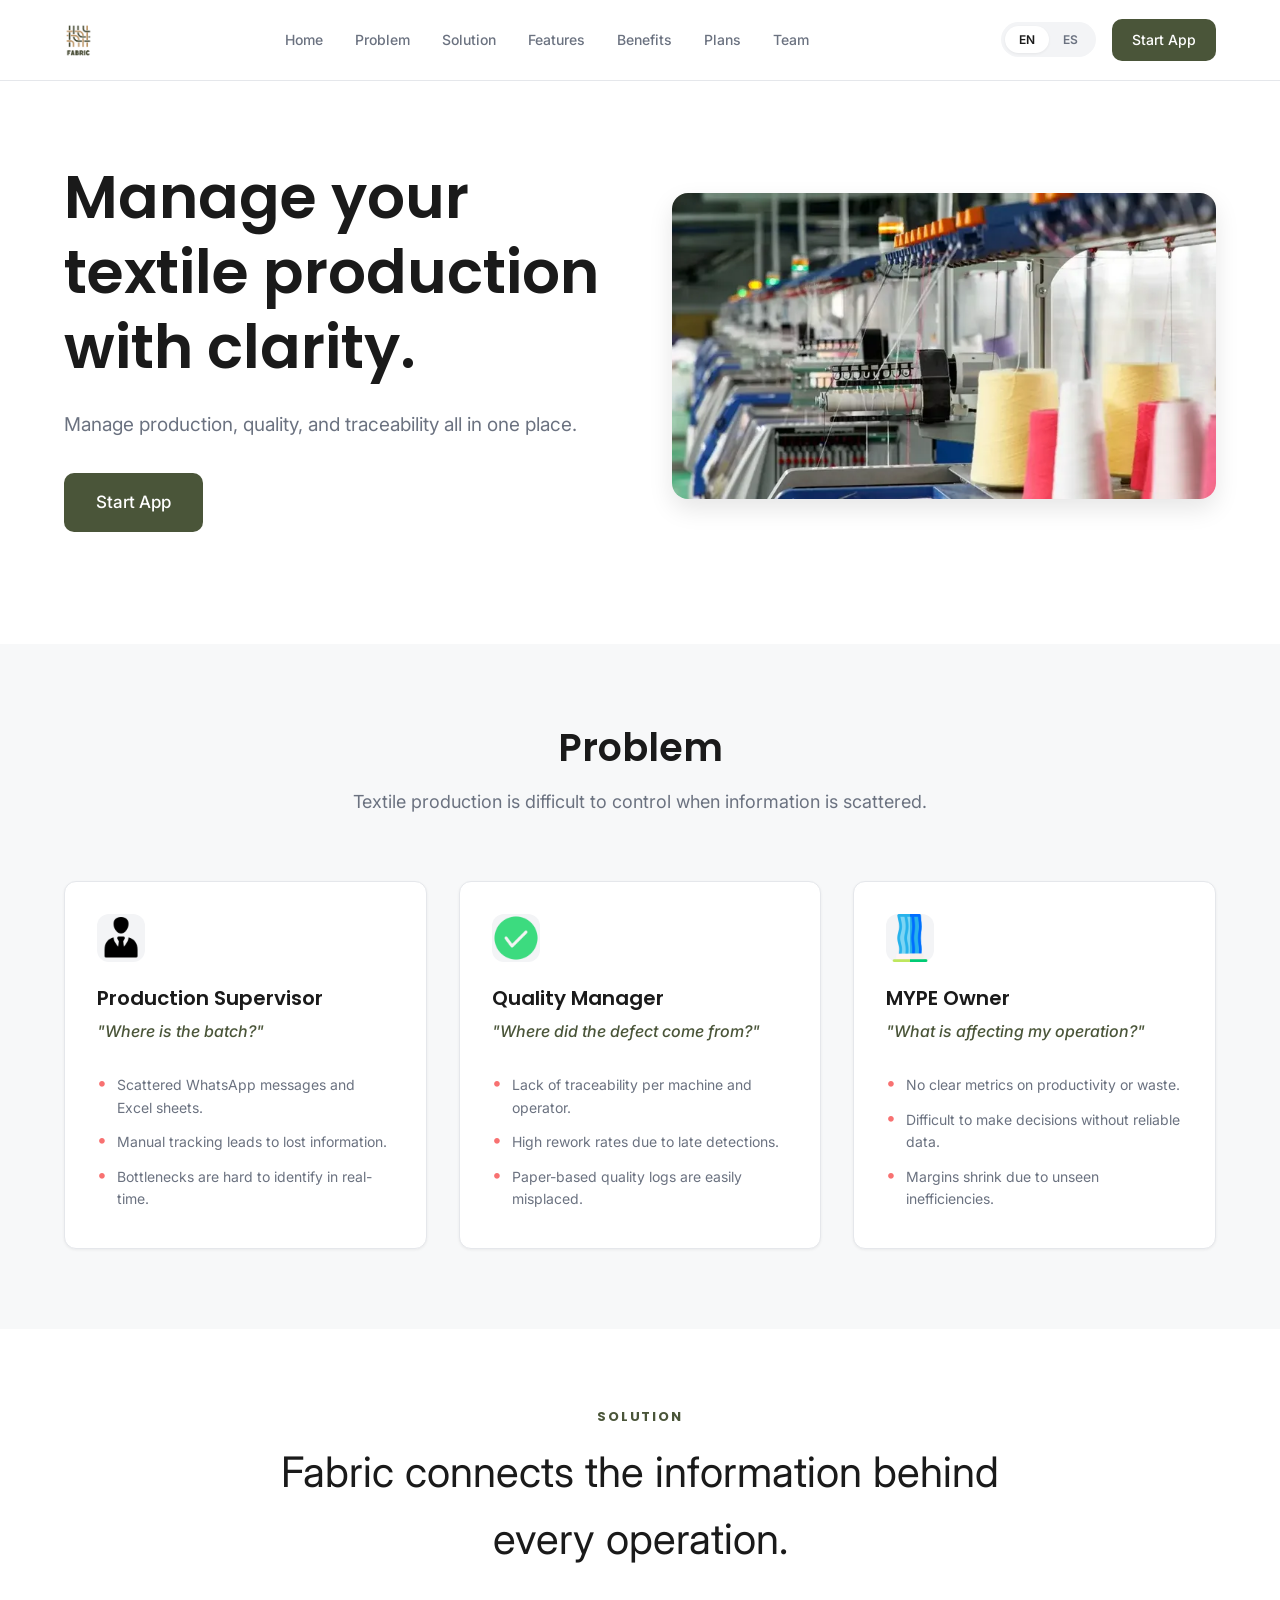
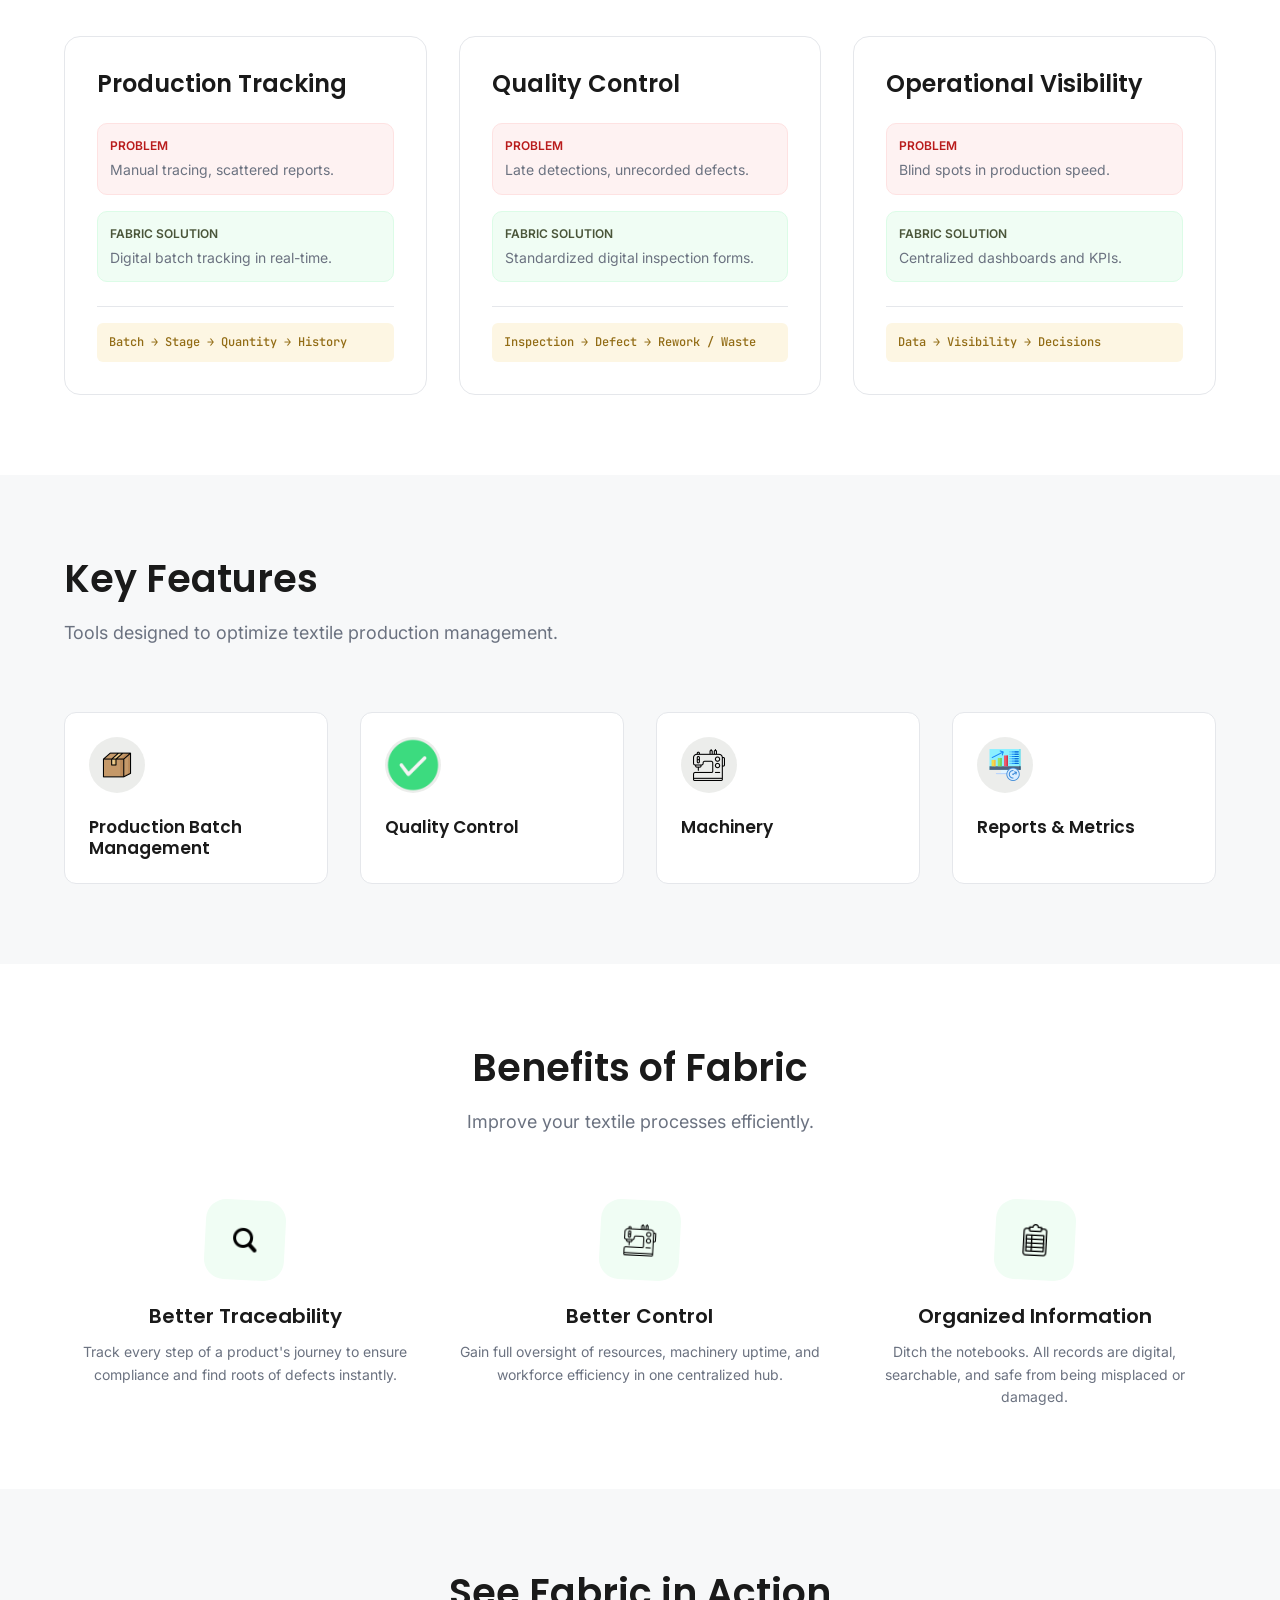
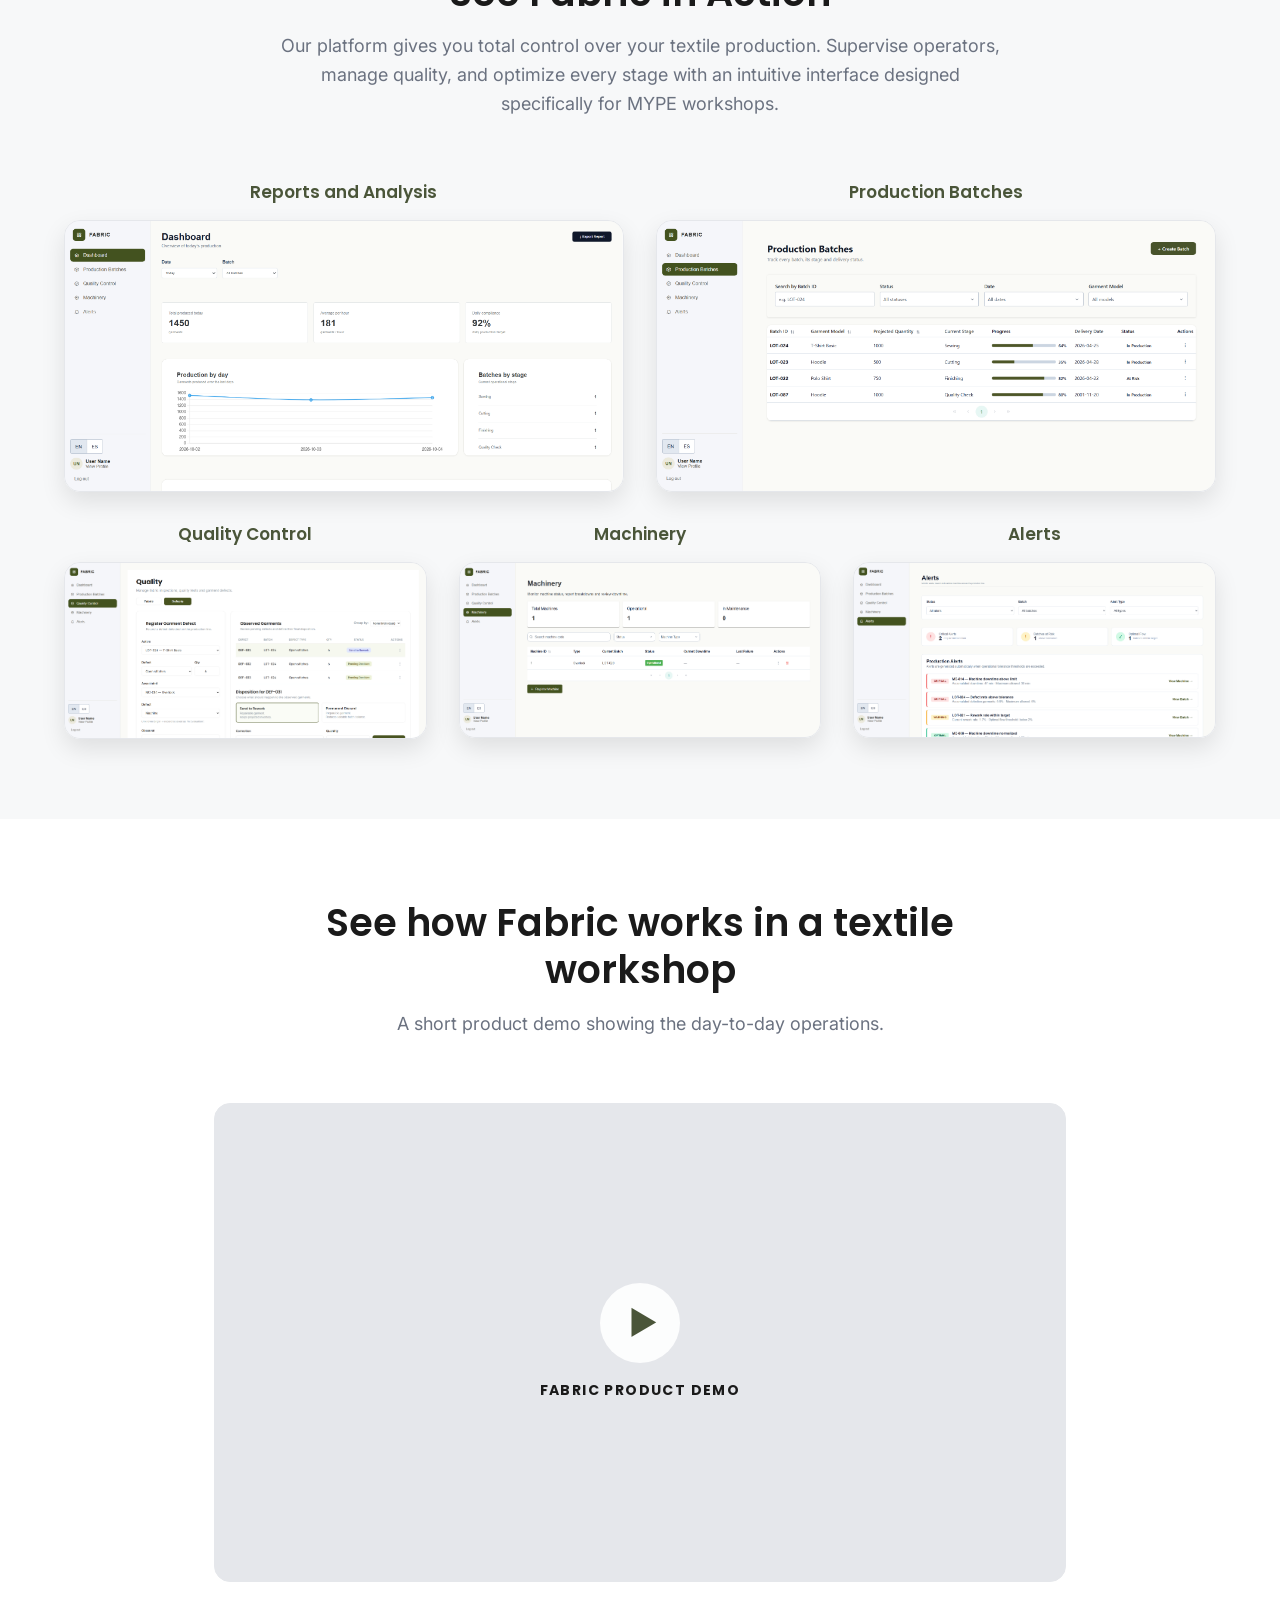
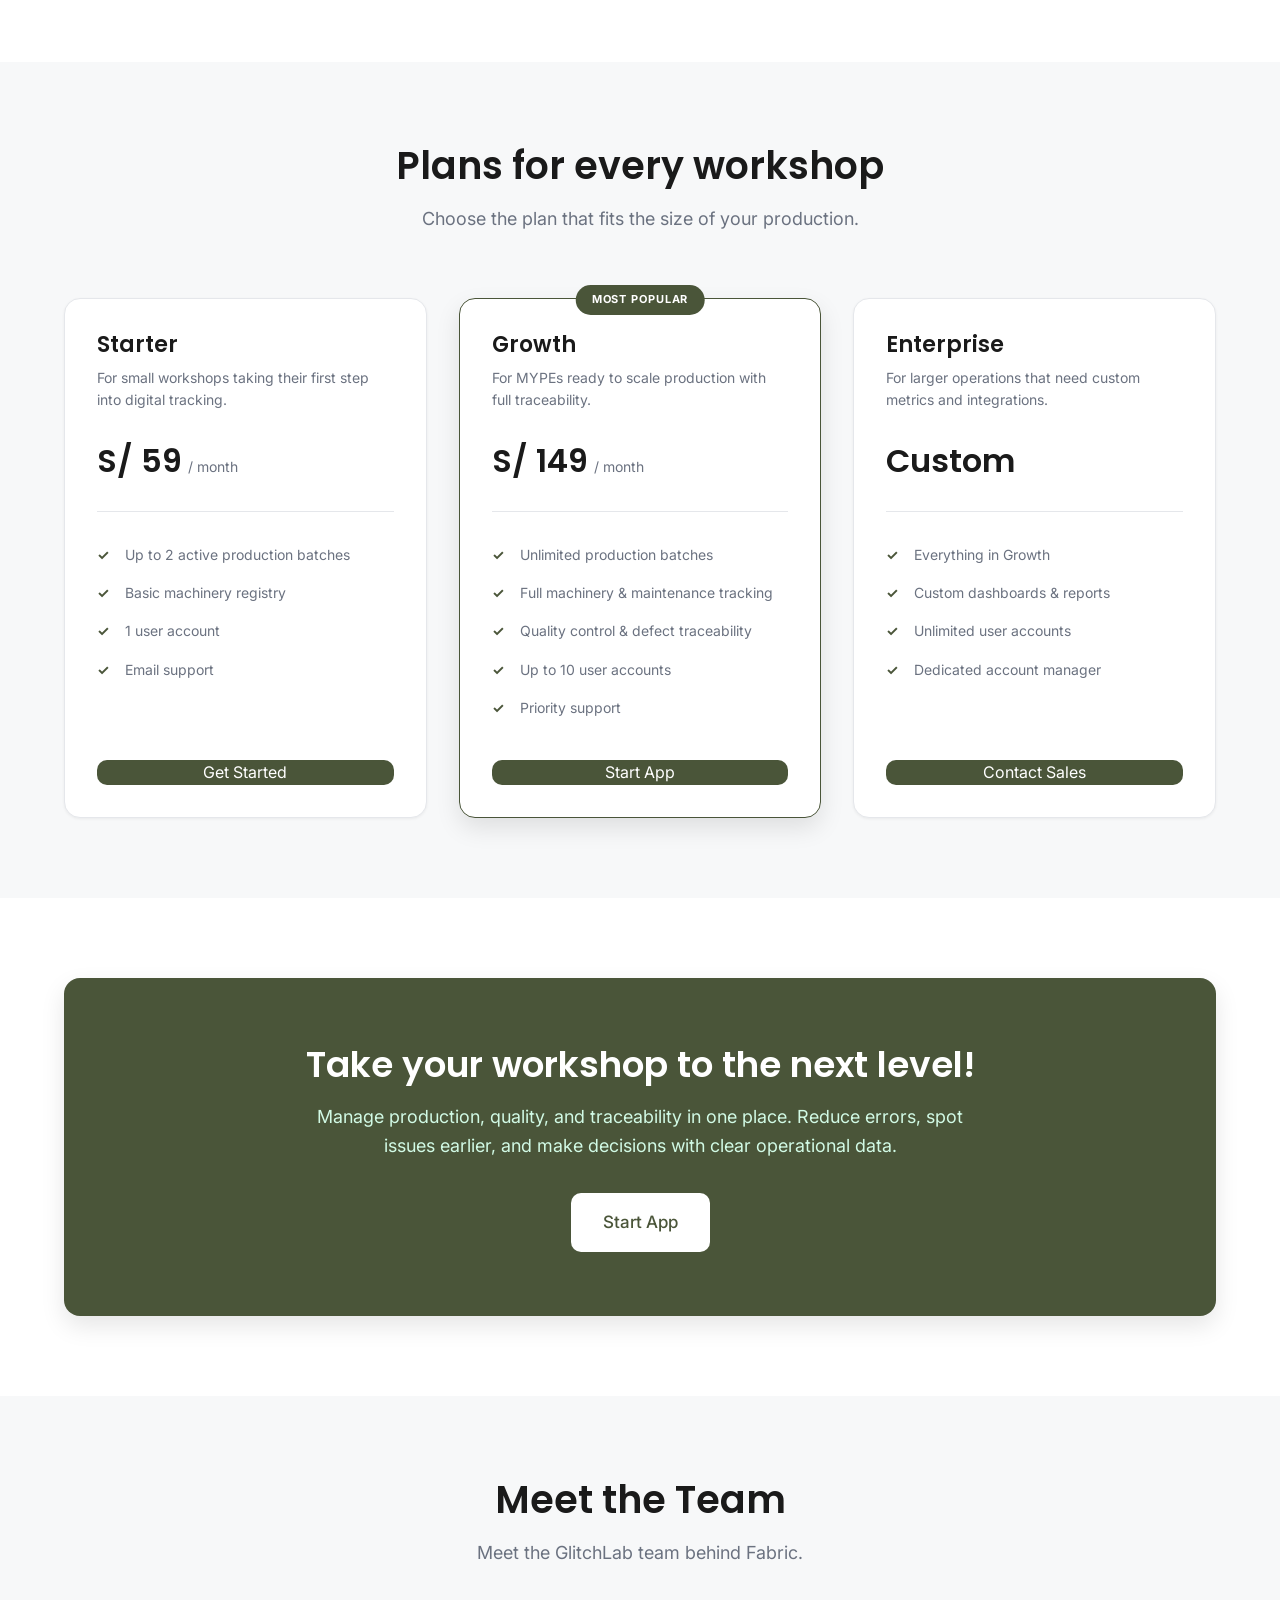
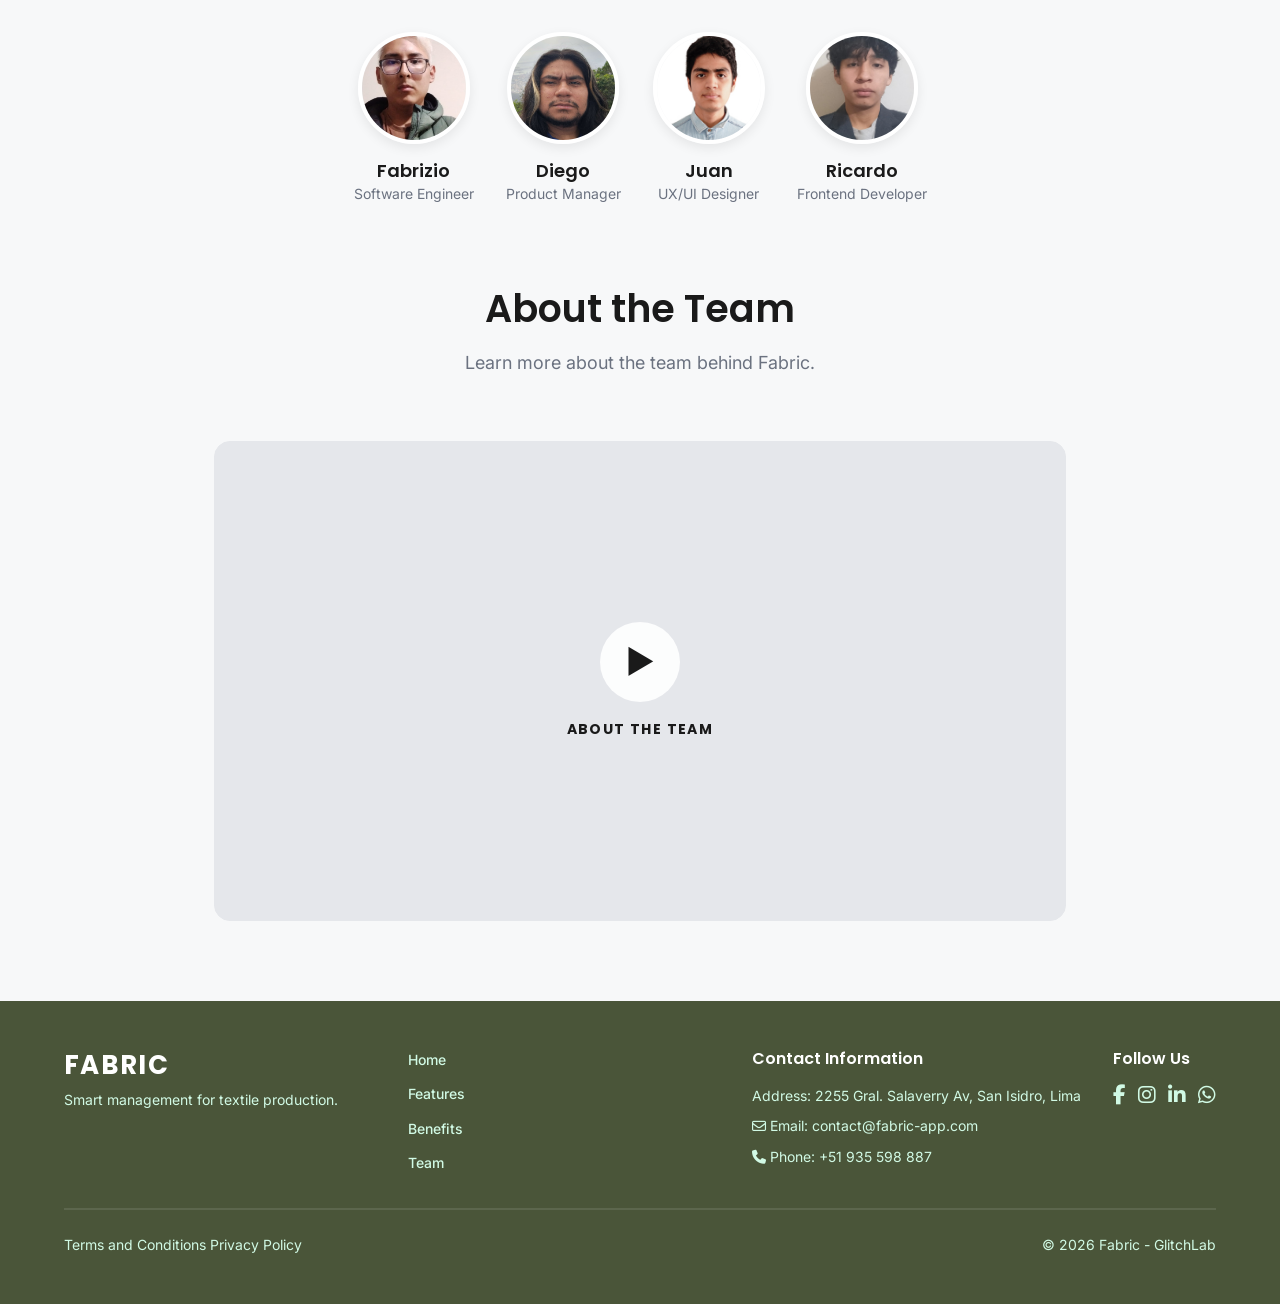
==== commit f42fd119: "feat: Add Privacy Policy page and update footer links in Terms and Conditions" ====
--- a/index.html
+++ b/index.html
@@ -9,17 +9,20 @@
     <link rel="preconnect" href="https://fonts.gstatic.com" crossorigin>
     <link href="https://fonts.googleapis.com/css2?family=Inter:wght@400;500;600&family=JetBrains+Mono:wght@400;500&family=Poppins:wght@600&display=swap" rel="stylesheet">
 
+    <link href="https://fonts.googleapis.com/css2?family=Inter:wght@400;500;600&family=JetBrains+Mono:wght@400;500&family=Poppins:wght@600&display=swap" rel="stylesheet">
+
+    <link rel="stylesheet" href="https://cdnjs.cloudflare.com/ajax/libs/font-awesome/6.5.1/css/all.min.css">
+
+    <link rel="stylesheet" href="assets/styles/styles.css">
+
     <link rel="stylesheet" href="assets/styles/styles.css">
 </head>
 <body>
 
 <nav class="nav">
-
     <div class="container nav__inner">
-
         <div class="nav__logo">
-            <img src="assets/images/logo/fabric-logo.png"
-                 alt="Fabric Logo">
+            <img src="assets/images/logo/fabric-logo.png" alt="Fabric Logo">
         </div>
 
         <div class="nav__menu">
@@ -46,22 +49,16 @@
         </div>
 
         <div class="nav__mobile-controls">
-
             <div class="nav__mobile-top-lang">
                 <button class="lang-btn-mob active" data-lang="en">EN</button>
                 <button class="lang-btn-mob" data-lang="es">ES</button>
             </div>
-
-            <button class="nav__burger"
-                    id="mobile-menu-btn"
-                    aria-label="Menu">
+            <button class="nav__burger" id="mobile-menu-btn" aria-label="Menu">
                 <span></span>
                 <span></span>
                 <span></span>
             </button>
-
-        </div>
-
+        </div>
     </div>
 
     <div class="nav__mobile" id="mobile-menu">
@@ -71,401 +68,423 @@
         <a href="#features" class="nav__mobile-link" data-i18n="nav.features">Features</a>
         <a href="#team" class="nav__mobile-link" data-i18n="nav.team">Team</a>
     </div>
-
 </nav>
 
-    <section id="home" class="hero">
-        <div class="container hero__inner">
-            <div class="hero__text">
-                <h1 class="hero__title" data-i18n="hero.title">Manage your textile production with clarity.</h1>
-                <p class="hero__subtitle" data-i18n="hero.subtitle">Manage production, quality, and traceability all in one place.</p>
-                <a href="#request-demo" class="btn btn--primary btn--lg" data-i18n="hero.btn">Request a Demo</a>
-            </div>
-
-            <div class="hero__media">
-                <img src="assets/images/hero/textile.webp" alt="Fabric Dashboard Preview" class="hero__img">
-
-            </div>
-        </div>
-    </section>
-
-    <section id="problem" class="section section--alt">
-        <div class="container">
+<section id="home" class="hero">
+    <div class="container hero__inner">
+        <div class="hero__text">
+            <h1 class="hero__title" data-i18n="hero.title">Manage your textile production with clarity.</h1>
+            <p class="hero__subtitle" data-i18n="hero.subtitle">Manage production, quality, and traceability all in one place.</p>
+            <a href="#cta" class="btn btn--primary btn--lg" data-i18n="hero.btn">Start App</a>
+        </div>
+
+        <div class="hero__media">
+            <img src="assets/images/hero/textil.webp" alt="Fabric Dashboard Preview" class="hero__img">
+        </div>
+    </div>
+</section>
+
+<section id="problem" class="section section--alt">
+    <div class="container">
+        <div class="section__header">
+            <h2 class="section__title" data-i18n="problem.title">Problem</h2>
+            <p class="section__subtitle" data-i18n="problem.subtitle">Textile production is difficult to control when information is scattered.</p>
+        </div>
+
+        <div class="grid grid--3">
+            <div class="card">
+                <div class="card__icon">
+                    <img src="assets/images/icons/supervisor.png" alt="Production Icon" class="card__icon-img">
+                </div>
+                <h3 class="card__title" data-i18n="problem.card1.title">Production Supervisor</h3>
+                <p class="card__quote" data-i18n="problem.card1.q">"Where is the batch?"</p>
+                <ul class="card__list">
+                    <li data-i18n="problem.card1.li1">Scattered WhatsApp messages and Excel sheets.</li>
+                    <li data-i18n="problem.card1.li2">Manual tracking leads to lost information.</li>
+                    <li data-i18n="problem.card1.li3">Bottlenecks are hard to identify in real-time.</li>
+                </ul>
+            </div>
+
+            <div class="card">
+                <div class="card__icon">
+                    <img src="assets/images/icons/check.png" alt="Quality Icon" class="card__icon-img">
+                </div>
+                <h3 class="card__title" data-i18n="problem.card2.title">Quality Manager</h3>
+                <p class="card__quote" data-i18n="problem.card2.q">"Where did the defect come from?"</p>
+                <ul class="card__list">
+                    <li data-i18n="problem.card2.li1">Lack of traceability per machine and operator.</li>
+                    <li data-i18n="problem.card2.li2">High rework rates due to late detections.</li>
+                    <li data-i18n="problem.card2.li3">Paper-based quality logs are easily misplaced.</li>
+                </ul>
+            </div>
+
+            <div class="card">
+                <div class="card__icon">
+                    <img src="assets/images/icons/tower.png" alt="Owner Icon" class="card__icon-img">
+                </div>
+                <h3 class="card__title" data-i18n="problem.card3.title">MYPE Owner</h3>
+                <p class="card__quote" data-i18n="problem.card3.q">"What is affecting my operation?"</p>
+                <ul class="card__list">
+                    <li data-i18n="problem.card3.li1">No clear metrics on productivity or waste.</li>
+                    <li data-i18n="problem.card3.li2">Difficult to make decisions without reliable data.</li>
+                    <li data-i18n="problem.card3.li3">Margins shrink due to unseen inefficiencies.</li>
+                </ul>
+            </div>
+        </div>
+    </div>
+</section>
+
+<section id="solution" class="section">
+    <div class="container">
+        <div class="section__header">
+            <h2 class="section__eyebrow" data-i18n="solution.label">SOLUTION</h2>
+            <p class="section__title section__title--lg" data-i18n="solution.title">Fabric connects the information behind every operation.</p>
+        </div>
+
+        <div class="grid grid--3">
+            <div class="solution-card">
+                <h3 class="solution-card__title" data-i18n="solution.card1.title">Production Tracking</h3>
+                <div class="solution-card__body">
+                    <div class="solution-block solution-block--problem">
+                        <span class="solution-block__label solution-block__label--problem" data-i18n="solution.problem_label">PROBLEM</span>
+                        <span data-i18n="solution.card1.prob">Manual tracing, scattered reports.</span>
+                    </div>
+                    <div class="solution-block solution-block--fabric">
+                        <span class="solution-block__label solution-block__label--fabric" data-i18n="solution.fabric_label">FABRIC SOLUTION</span>
+                        <span data-i18n="solution.card1.sol">Digital batch tracking in real-time.</span>
+                    </div>
+                </div>
+                <div class="solution-card__tag">
+                    <span data-i18n="solution.card1.tag">Batch → Stage → Quantity → History</span>
+                </div>
+            </div>
+
+            <div class="solution-card">
+                <h3 class="solution-card__title" data-i18n="solution.card2.title">Quality Control</h3>
+                <div class="solution-card__body">
+                    <div class="solution-block solution-block--problem">
+                        <span class="solution-block__label solution-block__label--problem" data-i18n="solution.problem_label">PROBLEM</span>
+                        <span data-i18n="solution.card2.prob">Late detections, unrecorded defects.</span>
+                    </div>
+                    <div class="solution-block solution-block--fabric">
+                        <span class="solution-block__label solution-block__label--fabric" data-i18n="solution.fabric_label">FABRIC SOLUTION</span>
+                        <span data-i18n="solution.card2.sol">Standardized digital inspection forms.</span>
+                    </div>
+                </div>
+                <div class="solution-card__tag">
+                    <span data-i18n="solution.card2.tag">Inspection → Defect → Rework / Waste</span>
+                </div>
+            </div>
+
+            <div class="solution-card">
+                <h3 class="solution-card__title" data-i18n="solution.card3.title">Operational Visibility</h3>
+                <div class="solution-card__body">
+                    <div class="solution-block solution-block--problem">
+                        <span class="solution-block__label solution-block__label--problem" data-i18n="solution.problem_label">PROBLEM</span>
+                        <span data-i18n="solution.card3.prob">Blind spots in production speed.</span>
+                    </div>
+                    <div class="solution-block solution-block--fabric">
+                        <span class="solution-block__label solution-block__label--fabric" data-i18n="solution.fabric_label">FABRIC SOLUTION</span>
+                        <span data-i18n="solution.card3.sol">Centralized dashboards and KPIs.</span>
+                    </div>
+                </div>
+                <div class="solution-card__tag">
+                    <span data-i18n="solution.card3.tag">Data → Visibility → Decisions</span>
+                </div>
+            </div>
+        </div>
+    </div>
+</section>
+
+<section id="features" class="section section--alt">
+    <div class="container">
+        <div class="section__header section__header--left">
+            <h2 class="section__title" data-i18n="features.title">Key Features</h2>
+            <p class="section__subtitle" data-i18n="features.subtitle">Tools designed to optimize textile production management.</p>
+        </div>
+
+        <div class="grid grid--4">
+            <div class="feature">
+                <div class="feature__icon">
+                    <img src="assets/images/icons/caja.png" alt="Caja Icon" class="feature__icon-img">
+                </div>
+                <h4 class="feature__title" data-i18n="features.feat1">Production Batch Management</h4>
+            </div>
+
+            <div class="feature">
+                <div class="feature__icon">
+                    <img src="assets/images/icons/check.png" alt="Check icon" class="feature__icon-img">
+                </div>
+                <h4 class="feature__title" data-i18n="features.feat2">Quality Control</h4>
+            </div>
+
+            <div class="feature">
+                <div class="feature__icon">
+                    <img src="assets/images/icons/machinery.png" alt="Machinery Icon" class="feature__icon-img">
+                </div>
+                <h4 class="feature__title" data-i18n="features.feat3">Machinery</h4>
+            </div>
+
+            <div class="feature">
+                <div class="feature__icon">
+                    <img src="assets/images/icons/metrics.png" alt="Metrics Icon" class="feature__icon-img">
+                </div>
+                <h4 class="feature__title" data-i18n="features.feat4">Reports & Metrics</h4>
+            </div>
+        </div>
+    </div>
+</section>
+
+<section id="benefits" class="section">
+    <div class="container">
+        <div class="section__header">
+            <h2 class="section__title" data-i18n="benefits.title">Benefits of Fabric</h2>
+            <p class="section__subtitle" data-i18n="benefits.subtitle">Improve your textile processes efficiently.</p>
+        </div>
+
+        <div class="grid grid--3 grid--center">
+            <div class="benefit">
+                <div class="benefit__icon">
+                    <img src="assets/images/icons/lupa.png" alt="Lupa Icon" class="benefit__icon-img">
+                </div>
+                <h3 class="benefit__title" data-i18n="benefits.ben1.title">Better Traceability</h3>
+                <p class="benefit__desc" data-i18n="benefits.ben1.desc">Track every step of a product's journey to ensure compliance and find roots of defects instantly.</p>
+            </div>
+
+            <div class="benefit">
+                <div class="benefit__icon">
+                    <img src="assets/images/icons/machinery.png" alt="Eye Icon" class="benefit__icon-img">
+                </div>
+                <h3 class="benefit__title" data-i18n="benefits.ben2.title">Better Control</h3>
+                <p class="benefit__desc" data-i18n="benefits.ben2.desc">Gain full oversight of resources, machinery uptime, and workforce efficiency in one centralized hub.</p>
+            </div>
+
+            <div class="benefit">
+                <div class="benefit__icon">
+                    <img src="assets/images/icons/mesa.png" alt="Organization Icon" class="benefit__icon-img">
+                </div>
+                <h3 class="benefit__title" data-i18n="benefits.ben3.title">Organized Information</h3>
+                <p class="benefit__desc" data-i18n="benefits.ben3.desc">Ditch the notebooks. All records are digital, searchable, and safe from being misplaced or damaged.</p>
+            </div>
+        </div>
+    </div>
+</section>
+
+<section id="app-info" class="section section--alt">
+    <div class="container text-center">
+        <div class="section__header">
+            <h2 class="section__title" data-i18n="appInfo.title">See Fabric in Action</h2>
+            <p class="section__subtitle" data-i18n="appInfo.pitch">Our platform gives you total control over your textile production. Supervise operators, manage quality, and optimize every stage with an intuitive interface designed specifically for MYPE workshops.</p>
+        </div>
+
+        <div class="app-screenshots-grid">
+            <div class="screenshot-wrapper screen-dash">
+                <h4 data-i18n="appInfo.dash">Main Dashboard</h4>
+                <img src="assets/images/screenshots/app-dashboard.png" alt="Fabric Dashboard" class="app-screenshot">
+            </div>
+
+            <div class="screenshot-wrapper screen-prod">
+                <h4 data-i18n="appInfo.prod">Production Batches</h4>
+                <img src="assets/images/screenshots/app-production.png" alt="Production Batches" class="app-screenshot">
+            </div>
+
+            <div class="screenshot-wrapper screen-qual">
+                <h4 data-i18n="appInfo.qual">Quality Control</h4>
+                <img src="assets/images/screenshots/app-quality.png" alt="Quality Control" class="app-screenshot">
+            </div>
+
+            <div class="screenshot-wrapper screen-mach">
+                <h4 data-i18n="appInfo.mach">Machinery</h4>
+                <img src="assets/images/screenshots/app-machinery.png" alt="Machinery" class="app-screenshot">
+            </div>
+
+            <div class="screenshot-wrapper screen-alert">
+                <h4 data-i18n="appInfo.alert">Alerts</h4>
+                <img src="assets/images/screenshots/app-alerts.png" alt="Alerts" class="app-screenshot">
+            </div>
+        </div>
+    </div>
+</section>
+
+<section class="section">
+    <div class="container container--narrow">
+        <div class="section__header">
+            <h2 class="section__title" data-i18n="video.title">See how Fabric works in a textile workshop</h2>
+            <p class="section__subtitle" data-i18n="video.subtitle">A short product demo showing the day-to-day operations.</p>
+        </div>
+        <div class="video">
+            <div class="video__play">▶</div>
+            <p class="video__label" data-i18n="video.label">FABRIC PRODUCT DEMO</p>
+        </div>
+    </div>
+</section>
+
+<section id="   plans" class="section section--alt">
+    <div class="container">
+        <div class="section__header">
+            <h2 class="section__title" data-i18n="plans.title">Plans for every workshop</h2>
+            <p class="section__subtitle" data-i18n="plans.subtitle">Choose the plan that fits the size of your production.</p>
+        </div>
+
+        <div class="grid grid--3">
+            <div class="plan">
+                <h3 class="plan__name" data-i18n="plans.starter.name">Starter</h3>
+                <p class="plan__desc" data-i18n="plans.starter.desc">For small workshops taking their first step into digital tracking.</p>
+                <div class="plan__price">
+                    <span class="plan__price-amount" data-i18n="plans.starter.price">S/ 59</span>
+                    <span class="plan__price-period" data-i18n="plans.starter.period">/ month</span>
+                </div>
+                <ul class="plan__features">
+                    <li data-i18n="plans.starter.f1">Up to 2 active production batches</li>
+                    <li data-i18n="plans.starter.f2">Basic machinery registry</li>
+                    <li data-i18n="plans.starter.f3">1 user account</li>
+                    <li data-i18n="plans.starter.f4">Email support</li>
+                </ul>
+                <button type="button" class="btn btn--primary btn--full plan__buy" data-i18n="plans.starter.cta">Get Started</button>
+            </div>
+
+            <div class="plan plan--featured">
+                <span class="plan__badge" data-i18n="plans.growth.badge">MOST POPULAR</span>
+                <h3 class="plan__name" data-i18n="plans.growth.name">Growth</h3>
+                <p class="plan__desc" data-i18n="plans.growth.desc">For MYPEs ready to scale production with full traceability.</p>
+                <div class="plan__price">
+                    <span class="plan__price-amount" data-i18n="plans.growth.price">S/ 149</span>
+                    <span class="plan__price-period" data-i18n="plans.growth.period">/ month</span>
+                </div>
+                <ul class="plan__features">
+                    <li data-i18n="plans.growth.f1">Unlimited production batches</li>
+                    <li data-i18n="plans.growth.f2">Full machinery &amp; maintenance tracking</li>
+                    <li data-i18n="plans.growth.f3">Quality control &amp; defect traceability</li>
+                    <li data-i18n="plans.growth.f4">Up to 10 user accounts</li>
+                    <li data-i18n="plans.growth.f5">Priority support</li>
+                </ul>
+                <button type="button" class="btn btn--primary btn--full plan__buy" data-i18n="plans.growth.cta">Start App</button>
+            </div>
+
+            <div class="plan">
+                <h3 class="plan__name" data-i18n="plans.enterprise.name">Enterprise</h3>
+                <p class="plan__desc" data-i18n="plans.enterprise.desc">For larger operations that need custom metrics and integrations.</p>
+                <div class="plan__price">
+                    <span class="plan__price-amount" data-i18n="plans.enterprise.price">Custom</span>
+                </div>
+                <ul class="plan__features">
+                    <li data-i18n="plans.enterprise.f1">Everything in Growth</li>
+                    <li data-i18n="plans.enterprise.f2">Custom dashboards &amp; reports</li>
+                    <li data-i18n="plans.enterprise.f3">Unlimited user accounts</li>
+                    <li data-i18n="plans.enterprise.f4">Dedicated account manager</li>
+                </ul>
+                <button type="button" class="btn btn--primary btn--full plan__buy" data-i18n="plans.enterprise.cta">Contact Sales</button>
+            </div>
+        </div>
+        <div id="plan-success" class="plan-success" role="status" aria-live="polite" hidden></div>
+    </div>
+</section>
+
+
+
+<section id="cta" class="section">
+    <div class="container">
+        <div class="cta-banner">
+            <h2 class="cta-banner__title" data-i18n="cta.title">Take your workshop to the next level!</h2>
+            <p class="cta-banner__subtitle" data-i18n="cta.subtitle">Join the textile workshops that are already optimizing their production and reducing errors. Digitize your control today.</p>
+            <a href="https://hola-c9301.web.app/dashboard" target="_blank" class="btn btn--primary btn--lg" data-i18n="cta.btn">Start App</a>
+        </div>
+    </div>
+</section>
+
+<section id="team" class="section section--alt">
+    <div class="container">
+        <div class="section__header">
+            <h2 class="section__title" data-i18n="team.title">Meet the Team</h2>
+            <p class="section__subtitle" data-i18n="team.subtitle">Meet the GlitchLab team behind Fabric.</p>
+        </div>
+
+        <div class="team">
+            <div class="team__member">
+                <div class="team__photo"><img src="assets/team_members/fabrizio.png" alt="Fabrizio" onerror="this.src='https://placehold.co/112x112/cccccc/ffffff?text=F'"></div>
+                <h4 class="team__name">Fabrizio</h4>
+                <p class="team__role" data-i18n="team.role1">Software Engineer</p>
+            </div>
+            <div class="team__member">
+                <div class="team__photo"><img src="assets/team_members/Diego.jpg" alt="Diego" onerror="this.src='https://placehold.co/112x112/cccccc/ffffff?text=D'"></div>
+                <h4 class="team__name">Diego</h4>
+                <p class="team__role" data-i18n="team.role2">Product Manager</p>
+            </div>
+            <div class="team__member">
+                <div class="team__photo"><img src="assets/team_members/juan.jpg" alt="Juan" onerror="this.src='https://placehold.co/112x112/cccccc/ffffff?text=J'"></div>
+                <h4 class="team__name">Juan</h4>
+                <p class="team__role" data-i18n="team.role3">UX/UI Designer</p>
+            </div>
+            <div class="team__member">
+                <div class="team__photo"><img src="assets/team_members/ricardo.png" alt="Ricardo" onerror="this.src='https://placehold.co/112x112/cccccc/ffffff?text=R'"></div>
+                <h4 class="team__name">Ricardo</h4>
+                <p class="team__role" data-i18n="team.role4">Frontend Developer</p>
+            </div>
+        </div>
+
+        <div class="container container--narrow" style="margin-top: 80px;">
             <div class="section__header">
-                <h2 class="section__title" data-i18n="problem.title">Problem</h2>
-                <p class="section__subtitle" data-i18n="problem.subtitle">Textile production is difficult to control when information is scattered.</p>
-            </div>
-
-            <div class="grid grid--3">
-                <div class="card">
-                    <div class="card__icon">
-                        <img src="assets/images/icons/supervisor.png" alt="Production Icon" class="card__icon-img">
-                    </div>
-                    <h3 class="card__title" data-i18n="problem.card1.title">Production Supervisor</h3>
-                    <p class="card__quote" data-i18n="problem.card1.q">"Where is the batch?"</p>
-                    <ul class="card__list">
-                        <li data-i18n="problem.card1.li1">Scattered WhatsApp messages and Excel sheets.</li>
-                        <li data-i18n="problem.card1.li2">Manual tracking leads to lost information.</li>
-                        <li data-i18n="problem.card1.li3">Bottlenecks are hard to identify in real-time.</li>
-                    </ul>
-                </div>
-
-                <div class="card">
-                    <div class="card__icon">
-                        <img src="assets/images/icons/check.png" alt="Quality Icon" class="card__icon-img">
-                    </div>
-                    <h3 class="card__title" data-i18n="problem.card2.title">Quality Manager</h3>
-                    <p class="card__quote" data-i18n="problem.card2.q">"Where did the defect come from?"</p>
-                    <ul class="card__list">
-                        <li data-i18n="problem.card2.li1">Lack of traceability per machine and operator.</li>
-                        <li data-i18n="problem.card2.li2">High rework rates due to late detections.</li>
-                        <li data-i18n="problem.card2.li3">Paper-based quality logs are easily misplaced.</li>
-                    </ul>
-                </div>
-
-                <div class="card">
-                    <div class="card__icon">
-                        <img src="assets/images/icons/tower.png" alt="Owner Icon" class="card__icon-img">
-                    </div>
-                    <h3 class="card__title" data-i18n="problem.card3.title">MYPE Owner</h3>
-                    <p class="card__quote" data-i18n="problem.card3.q">"What is affecting my operation?"</p>
-                    <ul class="card__list">
-                        <li data-i18n="problem.card3.li1">No clear metrics on productivity or waste.</li>
-                        <li data-i18n="problem.card3.li2">Difficult to make decisions without reliable data.</li>
-                        <li data-i18n="problem.card3.li3">Margins shrink due to unseen inefficiencies.</li>
-                    </ul>
-                </div>
-            </div>
-        </div>
-    </section>
-
-    <section id="solution" class="section">
-        <div class="container">
-            <div class="section__header">
-                <h2 class="section__eyebrow" data-i18n="solution.label">SOLUTION</h2>
-                <p class="section__title section__title--lg" data-i18n="solution.title">Fabric connects the information behind every operation.</p>
-            </div>
-
-            <div class="grid grid--3">
-                <div class="solution-card">
-                    <h3 class="solution-card__title" data-i18n="solution.card1.title">Production Tracking</h3>
-                    <div class="solution-card__body">
-                        <div class="solution-block solution-block--problem">
-                            <span class="solution-block__label solution-block__label--problem" data-i18n="solution.problem_label">PROBLEM</span>
-                            <span data-i18n="solution.card1.prob">Manual tracing, scattered reports.</span>
-                        </div>
-                        <div class="solution-block solution-block--fabric">
-                            <span class="solution-block__label solution-block__label--fabric" data-i18n="solution.fabric_label">FABRIC SOLUTION</span>
-                            <span data-i18n="solution.card1.sol">Digital batch tracking in real-time.</span>
-                        </div>
-                    </div>
-                    <div class="solution-card__tag">
-                        <span data-i18n="solution.card1.tag">Batch → Stage → Quantity → History</span>
-                    </div>
-                </div>
-
-                <div class="solution-card">
-                    <h3 class="solution-card__title" data-i18n="solution.card2.title">Quality Control</h3>
-                    <div class="solution-card__body">
-                        <div class="solution-block solution-block--problem">
-                            <span class="solution-block__label solution-block__label--problem" data-i18n="solution.problem_label">PROBLEM</span>
-                            <span data-i18n="solution.card2.prob">Late detections, unrecorded defects.</span>
-                        </div>
-                        <div class="solution-block solution-block--fabric">
-                            <span class="solution-block__label solution-block__label--fabric" data-i18n="solution.fabric_label">FABRIC SOLUTION</span>
-                            <span data-i18n="solution.card2.sol">Standardized digital inspection forms.</span>
-                        </div>
-                    </div>
-                    <div class="solution-card__tag">
-                        <span data-i18n="solution.card2.tag">Inspection → Defect → Rework / Waste</span>
-                    </div>
-                </div>
-
-                <div class="solution-card">
-                    <h3 class="solution-card__title" data-i18n="solution.card3.title">Operational Visibility</h3>
-                    <div class="solution-card__body">
-                        <div class="solution-block solution-block--problem">
-                            <span class="solution-block__label solution-block__label--problem" data-i18n="solution.problem_label">PROBLEM</span>
-                            <span data-i18n="solution.card3.prob">Blind spots in production speed.</span>
-                        </div>
-                        <div class="solution-block solution-block--fabric">
-                            <span class="solution-block__label solution-block__label--fabric" data-i18n="solution.fabric_label">FABRIC SOLUTION</span>
-                            <span data-i18n="solution.card3.sol">Centralized dashboards and KPIs.</span>
-                        </div>
-                    </div>
-                    <div class="solution-card__tag">
-                        <span data-i18n="solution.card3.tag">Data → Visibility → Decisions</span>
-                    </div>
-                </div>
-            </div>
-        </div>
-    </section>
-
-    <section id="features" class="section section--alt">
-        <div class="container">
-            <div class="section__header section__header--left">
-                <h2 class="section__title" data-i18n="features.title">Key Features</h2>
-                <p class="section__subtitle" data-i18n="features.subtitle">Tools designed to optimize textile production management.</p>
-            </div>
-
-            <div class="grid grid--4">
-                <div class="feature">
-                    <div class="feature__icon">
-                        <img src="assets/images/icons/box.png" alt="Box Icon" class="feature__icon-img">
-                    </div>
-                    <h4 class="feature__title" data-i18n="features.feat1">Production Batch Management</h4>
-                </div>
-
-                <div class="feature">
-                    <div class="feature__icon">
-                        <img src="assets/images/icons/check.png" alt="Check icon" class="feature__icon-img">
-                    </div>
-                    <h4 class="feature__title" data-i18n="features.feat2">Quality Control</h4>
-                </div>
-
-                <div class="feature">
-                    <div class="feature__icon">
-                        <img src="assets/images/icons/machinery.png" alt="Machinery Icon" class="feature__icon-img">  
-                    </div>
-                    <h4 class="feature__title" data-i18n="features.feat3">Machinery</h4>
-                </div>
-
-                <div class="feature">
-                    <div class="feature__icon">
-                        <img src="assets/images/icons/metrics.png" alt="Metrics Icon" class="feature__icon-img">
-                    </div>
-                    <h4 class="feature__title" data-i18n="features.feat4">Reports & Metrics</h4>
-                </div>
-            </div>
-        </div>
-    </section>
-
-    <section id="benefits" class="section">
-        <div class="container">
-            <div class="section__header">
-                <h2 class="section__title" data-i18n="benefits.title">Benefits of Fabric</h2>
-                <p class="section__subtitle" data-i18n="benefits.subtitle">Improve your textile processes efficiently.</p>
-            </div>
-
-            <div class="grid grid--3 grid--center">
-                <div class="benefit">
-                    <div class="benefit__icon">
-                        <img src="assets/images/icons/magnifier.png" alt="Magnifier Icon" class="benefit__icon-img">
-                    </div>
-                    <h3 class="benefit__title" data-i18n="benefits.ben1.title">Better Traceability</h3>
-                    <p class="benefit__desc" data-i18n="benefits.ben1.desc">Track every step of a product's journey to ensure compliance and find roots of defects instantly.</p>
-                </div>
-
-                <div class="benefit">
-                    <div class="benefit__icon">
-                        <img src="assets/images/icons/machinery.png" alt="Eye Icon" class="benefit__icon-img">
-                    </div>
-                    <h3 class="benefit__title" data-i18n="benefits.ben2.title">Better Control</h3>
-                    <p class="benefit__desc" data-i18n="benefits.ben2.desc">Gain full oversight of resources, machinery uptime, and workforce efficiency in one centralized hub.</p>
-                </div>
-
-                <div class="benefit">
-                    <div class="benefit__icon">
-                        <img src="assets/images/icons/table.png" alt="Organization Icon" class="benefit__icon-img">
-                    </div>
-                    <h3 class="benefit__title" data-i18n="benefits.ben3.title">Organized Information</h3>
-                    <p class="benefit__desc" data-i18n="benefits.ben3.desc">Ditch the notebooks. All records are digital, searchable, and safe from being misplaced or damaged.</p>
-                </div>
-            </div>
-        </div>
-    </section>
-
-    <section id="team" class="section section--alt">
-        <div class="container">
-            <div class="section__header">
-                <h2 class="section__title" data-i18n="team.title">Meet the Team</h2>
-                <p class="section__subtitle" data-i18n="team.subtitle">Meet the GlitchLab team behind Fabric.</p>
-            </div>
-
-            <div class="team">
-                <div class="team__member">
-                    <div class="team__photo"><img src="assets/team_members/fabrizio.png" alt="Fabrizio" onerror="this.src='https://placehold.co/112x112/cccccc/ffffff?text=F'"></div>
-                    <h4 class="team__name">Fabrizio</h4>
-                    <p class="team__role" data-i18n="team.role1">Software Engineer</p>
-                </div>
-                <div class="team__member">
-                    <div class="team__photo"><img src="assets/team_members/diego.jpg" alt="Diego" onerror="this.src='https://placehold.co/112x112/cccccc/ffffff?text=D'"></div>
-                    <h4 class="team__name">Diego</h4>
-                    <p class="team__role" data-i18n="team.role2">Product Manager</p>
-                </div>
-                <div class="team__member">
-                    <div class="team__photo"><img src="assets/team_members/juan.jpg" alt="Juan" onerror="this.src='https://placehold.co/112x112/cccccc/ffffff?text=J'"></div>
-                    <h4 class="team__name">Juan</h4>
-                    <p class="team__role" data-i18n="team.role3">UX/UI Designer</p>
-                </div>
-                <div class="team__member">
-                    <div class="team__photo"><img src="assets/team_members/ricardo.png" alt="Ricardo" onerror="this.src='https://placehold.co/112x112/cccccc/ffffff?text=R'"></div>
-                    <h4 class="team__name">Ricardo</h4>
-                    <p class="team__role" data-i18n="team.role4">Frontend Developer</p>
-                </div>
-                <div class="team__member">
-                    <div class="team__photo"><img src="assets/team_members/rosangela.jpeg" alt="Rosangela" onerror="this.src='https://placehold.co/112x112/cccccc/ffffff?text=Ro'"></div>
-                    <h4 class="team__name">Rosangela</h4>
-                    <p class="team__role" data-i18n="team.role5">QA & Testing</p>
-                </div>
-            </div>
-            <section class="section">
-                <div class="container container--narrow">
-                    <div class="section__header">
-                        <h2 class="section__title" data-i18n="aboutTeam.title">
-                            About the Team
-                        </h2>
-
-                        <p class="section__subtitle" data-i18n="aboutTeam.subtitle">
-                            Learn more about the team behind Fabric.
-                        </p>
-                    </div>
-
-                    <div class="about-team">
-                        <div class="about-team__icon">▶</div>
-                        <p class="about-team__label" data-i18n="aboutTeam.label">
-                            ABOUT THE TEAM
-                        </p>
-                    </div>
-                </div>
-            </section>
-
-        </div>
-    </section>
-
-        <section id="plans" class="section">
-        <div class="container">
-            <div class="section__header">
-                <h2 class="section__title" data-i18n="plans.title">Plans for every workshop</h2>
-                <p class="section__subtitle" data-i18n="plans.subtitle">Choose the plan that fits the size of your production.</p>
-            </div>
-
-            <div class="grid grid--3">
-                <div class="plan">
-                    <h3 class="plan__name" data-i18n="plans.starter.name">Starter</h3>
-                    <p class="plan__desc" data-i18n="plans.starter.desc">For small workshops taking their first step into digital tracking.</p>
-                    <div class="plan__price">
-                        <span class="plan__price-amount" data-i18n="plans.starter.price">S/ 59</span>
-                        <span class="plan__price-period" data-i18n="plans.starter.period">/ month</span>
-                    </div>
-                    <ul class="plan__features">
-                        <li data-i18n="plans.starter.f1">Up to 2 active production batches</li>
-                        <li data-i18n="plans.starter.f2">Basic machinery registry</li>
-                        <li data-i18n="plans.starter.f3">1 user account</li>
-                        <li data-i18n="plans.starter.f4">Email support</li>
-                    </ul>
-                    <a href="#request-demo" class="btn btn--primary btn--full" data-i18n="plans.starter.cta">Get Started</a>
-                </div>
-
-                <div class="plan plan--featured">
-                    <span class="plan__badge" data-i18n="plans.growth.badge">MOST POPULAR</span>
-                    <h3 class="plan__name" data-i18n="plans.growth.name">Growth</h3>
-                    <p class="plan__desc" data-i18n="plans.growth.desc">For MYPEs ready to scale production with full traceability.</p>
-                    <div class="plan__price">
-                        <span class="plan__price-amount" data-i18n="plans.growth.price">S/ 149</span>
-                        <span class="plan__price-period" data-i18n="plans.growth.period">/ month</span>
-                    </div>
-                    <ul class="plan__features">
-                        <li data-i18n="plans.growth.f1">Unlimited production batches</li>
-                        <li data-i18n="plans.growth.f2">Full machinery &amp; maintenance tracking</li>
-                        <li data-i18n="plans.growth.f3">Quality control &amp; defect traceability</li>
-                        <li data-i18n="plans.growth.f4">Up to 10 user accounts</li>
-                        <li data-i18n="plans.growth.f5">Priority support</li>
-                    </ul>
-                    <a href="#request-demo" class="btn btn--primary btn--full" data-i18n="plans.growth.cta">Request a Demo</a>
-                </div>
-
-                <div class="plan">
-                    <h3 class="plan__name" data-i18n="plans.enterprise.name">Enterprise</h3>
-                    <p class="plan__desc" data-i18n="plans.enterprise.desc">For larger operations that need custom metrics and integrations.</p>
-                    <div class="plan__price">
-                        <span class="plan__price-amount" data-i18n="plans.enterprise.price">Custom</span>
-                    </div>
-                    <ul class="plan__features">
-                        <li data-i18n="plans.enterprise.f1">Everything in Growth</li>
-                        <li data-i18n="plans.enterprise.f2">Custom dashboards &amp; reports</li>
-                        <li data-i18n="plans.enterprise.f3">Unlimited user accounts</li>
-                        <li data-i18n="plans.enterprise.f4">Dedicated account manager</li>
-                    </ul>
-                    <a href="#request-demo" class="btn btn--primary btn--full" data-i18n="plans.enterprise.cta">Contact Sales</a>
-                </div>
-            </div>
-        </div>
-    </section>
-
-    <section class="section">
-        <div class="container container--narrow">
-            <div class="section__header">
-                <h2 class="section__title" data-i18n="video.title">See how Fabric works in a textile workshop</h2>
-                <p class="section__subtitle" data-i18n="video.subtitle">A short product demo showing the day-to-day operations.</p>
-            </div>
-            <div class="video">
-                <div class="video__play">▶</div>
-                <p class="video__label" data-i18n="video.label">FABRIC PRODUCT</p>
-            </div>
-        </div>
-    </section>
-
-    <section id="request-demo" class="section section--alt">
-        <div class="container">
-            <div class="demo">
-                <div class="demo__text">
-                    <h2 class="demo__title" data-i18n="form.title">Start Up</h2>
-                    <p class="demo__subtitle" data-i18n="form.subtitle">Complete the form to receive personalized information about Fabric.</p>
-                </div>
-                <div class="demo__form-wrap">
-                    <form class="demo__form" onsubmit="event.preventDefault(); alert('Demo requested successfully!');">
-                        <div class="form-group">
-                            <label class="form-label" data-i18n="form.name">Name *</label>
-                            <input type="text" required class="form-input" placeholder="John Doe">
-                        </div>
-                        <div class="form-group">
-                            <label class="form-label" data-i18n="form.email">Email *</label>
-                            <input type="email" required class="form-input" placeholder="john@company.com">
-                        </div>
-                        <div class="form-row">
-                            <div class="form-group">
-                                <label class="form-label" data-i18n="form.phone">Phone *</label>
-                                <input type="tel" required class="form-input" placeholder="+51 934 567 890">
-                            </div>
-                            <div class="form-group">
-                                <label class="form-label" data-i18n="form.company">Company *</label>
-                                <input type="text" required class="form-input" placeholder="Textiles Inc.">
-                            </div>
-                        </div>
-                        <button type="submit" class="btn btn--primary btn--full btn--lg" data-i18n="form.submit">Submit Request</button>
-                    </form>
-                </div>
-            </div>
-        </div>
-    </section>
-
-    <footer class="footer">
-        <div class="container">
-            <div class="footer__top">
-                <div class="footer__brand">
-                    <h3 class="footer__logo">FABRIC</h3>
-                    <p class="footer__tagline" data-i18n="footer.tagline">Smart management for textile production.</p>
-                </div>
-                <div class="footer__links">
-                    <a href="#home" class="footer__link" data-i18n="nav.home">Home</a>
-                    <span>·</span>
-                    <a href="#features" class="footer__link" data-i18n="nav.features">Features</a>
-                    <span>·</span>
-                    <a href="#benefits" class="footer__link" data-i18n="nav.benefits">Benefits</a>
-                    <span>·</span>
-                    <a href="#team" class="footer__link" data-i18n="nav.team">Team</a>
-                </div>
-                <div class="footer__legal">
-                    <a href="terms.html" class="footer__link" data-i18n="footer.terms">Terms and Conditions</a>
-                    <p data-i18n="footer.copyright">&copy; 2026 Fabric - GlitchLab</p>
-                </div>
-            </div>
-        </div>
-    </footer>
-
-    <script src="assets/i18n/en.js"></script>
-    <script src="assets/i18n/es.js"></script>
-    <script src="assets/i18n/main.js"></script>
+                <h2 class="section__title" data-i18n="aboutTeam.title">About the Team</h2>
+                <p class="section__subtitle" data-i18n="aboutTeam.subtitle">Learn more about the team behind Fabric.</p>
+            </div>
+
+            <div class="about-team">
+                <div class="about-team__icon">▶</div>
+                <p class="about-team__label" data-i18n="aboutTeam.label">ABOUT THE TEAM</p>
+            </div>
+        </div>
+    </div>
+</section>
+
+<footer class="footer">
+    <div class="container">
+        <div class="footer__top">
+            <div class="footer__brand">
+                <h3 class="footer__logo">FABRIC</h3>
+                <p class="footer__tagline" data-i18n="footer.tagline">Smart management for textile production.</p>
+            </div>
+            <div class="footer__links">
+                <a href="#home" class="footer__link" data-i18n="nav.home">Home</a>
+                <a href="#features" class="footer__link" data-i18n="nav.features">Features</a>
+                <a href="#benefits" class="footer__link" data-i18n="nav.benefits">Benefits</a>
+                <a href="#team" class="footer__link" data-i18n="nav.team">Team</a>
+            </div>
+            <div class="footer__contact">
+                <h4 data-i18n="footer.contactTitle">Contact Information</h4>
+                <p data-i18n="footer.address">Address: Lima, Peru</p>
+                <p><i class="fa-regular fa-envelope" aria-hidden="true"></i> <a href="mailto:contact@fabric-app.com" data-i18n="footer.email">Correo: contacto@fabric-app.com</a></p>
+                <p><i class="fa-solid fa-phone" aria-hidden="true"></i> <a href="tel:+51935598887" data-i18n="footer.phone">Teléfono: +51 935 598 887</a></p>
+            </div>
+            <div class="footer__social">
+                <h4 data-i18n="footer.socialTitle">Follow Us</h4>
+                <div class="social-icons">
+                    <a href="https://facebook.com" target="_blank" rel="noopener noreferrer" aria-label="Facebook">
+                        <i class="fa-brands fa-facebook-f"></i>
+                    </a>
+                    <a href="https://instagram.com" target="_blank" rel="noopener noreferrer" aria-label="Instagram">
+                        <i class="fa-brands fa-instagram"></i>
+                    </a>
+                    <a href="https://linkedin.com" target="_blank" rel="noopener noreferrer" aria-label="LinkedIn">
+                        <i class="fa-brands fa-linkedin-in"></i>
+                    </a>
+                    <a href="https://wa.me/51935598887" target="_blank" rel="noopener noreferrer" aria-label="WhatsApp">
+                        <i class="fa-brands fa-whatsapp"></i>
+                    </a>
+                </div>
+            </div>
+        </div>
+        <div class="footer__bottom">
+            <div class="footer__legal-links">
+                <a href="terms.html" class="footer__link" data-i18n="footer.terms">Terms and Conditions</a>
+                <a href="privacy-policy.html" class="footer__link" data-i18n="footer.privacy">Privacy Policy</a>
+            </div>
+            <p data-i18n="footer.copyright">&copy; 2026 Fabric - GlitchLab</p>
+        </div>
+    </div>
+</footer>
+
+<script src="assets/i18n/en.js"></script>
+<script src="assets/i18n/es.js"></script>
+<script src="assets/i18n/main.js"></script>
 </body>
-</html>
+</html>
--- a/assets/styles/styles.css
+++ b/assets/styles/styles.css
@@ -45,17 +45,6 @@
     .nav__mobile { display: none !important; }
     .nav__burger { display: none; }
 }
-
-
-
-
-
-
-
-
-
-
-
 
 * { margin: 0; padding: 0; box-sizing: border-box; }
 
@@ -549,7 +538,7 @@
 .team__name { font-size: 18px; }
 .team__role { font-size: 14px; color: var(--graytext); }
 
-/* Video */
+/*video*/
 .video {
     position: relative;
     width: 100%;
@@ -574,7 +563,7 @@
     display: flex;
     align-items: center;
     justify-content: center;
-font-size: 32px;
+    font-size: 32px;
     color: var(--primary);
     margin-bottom: 16px;
     padding-left: 6px;
@@ -588,96 +577,125 @@
     color: var(--main);
 }
 
-/* Demo / form */
-.demo {
-    display: flex;
-    flex-direction: column;
-    gap: 64px;
-    align-items: center;
-}
-.demo__text { flex: 1; text-align: center; }
-.demo__title {
-    font-size: 36px;
-    color: var(--main);
-    margin-bottom: 24px;
-}
-.demo__subtitle {
-    font-size: 19px;
-    color: var(--graytext);
-    line-height: 1.7;
-}
-.demo__form-wrap { flex: 1; width: 100%; }
-
-.demo__form {
+.app-screenshots-grid {
+    display: grid;
+    grid-template-columns: 1fr;
+    gap: 32px;
+    margin-top: 48px;
+}
+
+.screenshot-wrapper {
+    display: flex;
+    flex-direction: column;
+    gap: 16px;
+    align-items: center;
+}
+
+.screenshot-wrapper h4 {
+    font-size: 17px;
+    color: var(--primary);
+    font-family: 'Poppins', sans-serif;
+    font-weight: 600;
+}
+
+.app-screenshot {
+    width: 100%;
+    border-radius: var(--radius-lg);
+    box-shadow: var(--shadow-lg);
+    border: 1px solid var(--border);
+    transition: transform var(--transition);
+    object-fit: cover;
+}
+
+.app-screenshot:hover {
+    transform: translateY(-5px);
+}
+
+@media (min-width: 768px) {
+    .app-screenshots-grid {
+        grid-template-columns: repeat(2, 1fr);
+    }
+    .screen-alert {
+        grid-column: span 2;
+        width: 50%;
+        margin: 0 auto;
+    }
+}
+
+@media (min-width: 1024px) {
+    .app-screenshots-grid {
+        grid-template-columns: repeat(6, 1fr);
+        align-items: start;
+    }
+
+    .screen-alert {
+        width: 100%;
+    }
+
+    .screen-dash, .screen-prod {
+        grid-column: span 3;
+    }
+
+    .screen-qual, .screen-mach, .screen-alert {
+        grid-column: span 2;
+    }
+}
+
+/* CTA */
+.cta-banner {
+    background: var(--primary);
+    color: var(--white);
+    padding: 64px 32px;
+    border-radius: var(--radius-lg);
+    text-align: center;
+    box-shadow: var(--shadow-lg);
+}
+.cta-banner__title {
+    font-size: 32px;
+    color: var(--white);
+    margin-bottom: 16px;
+    font-family: 'Poppins', sans-serif;
+    font-weight: 600;
+}
+.cta-banner__subtitle {
+    font-size: 18px;
+    color: #D1FAE5;
+    margin-bottom: 32px;
+    max-width: 700px;
+    margin-left: auto;
+    margin-right: auto;
+    line-height: 1.6;
+}
+.cta-banner .btn--primary {
     background: var(--white);
-    border-radius: var(--radius-lg);
-    border: 1px solid var(--border);
-    box-shadow: var(--shadow-sm);
-    padding: 40px;
-    display: flex;
-    flex-direction: column;
-    gap: 24px;
-}
-
-.form-group {
-    display: flex;
-    flex-direction: column;
-}
-.form-row {
-    display: flex;
-    flex-direction: column;
-    gap: 24px;
-}
-
-.form-label {
-    font-size: 14px;
-    font-weight: 500;
-    color: var(--main);
-    margin-bottom: 8px;
-}
-
-.form-input {
-    width: 100%;
-    padding: 14px 16px;
-    border: 1px solid #D1D5DB;
-    border-radius: 10px;
-    font-family: inherit;
-    font-size: 15px;
-    color: var(--main);
-    background: var(--white);
-    transition: all var(--transition);
-    outline: none;
-}
-.form-input::placeholder { color: #9CA3AF; }
-.form-input:focus {
-    border-color: var(--primary);
-    box-shadow: 0 0 0 3px rgba(74,85,57,0.15);
-}
-
-/* Footer */
+    color: var(--primary);
+}
+.cta-banner .btn--primary:hover {
+    background: #e2e8f0;
+    box-shadow: var(--shadow-md);
+}
+
+/* footer */
 .footer {
     background: var(--primary);
     color: var(--white);
-    padding: 48px 0;
+    padding: 64px 0 32px;
 }
 
 .footer__top {
-    display: flex;
-    flex-direction: column;
-    gap: 32px;
-    align-items: center;
+    display: grid;
+    grid-template-columns: 1fr;
+    gap: 40px;
     text-align: center;
-    padding-bottom: 32px;
-    border-bottom: 1px solid rgba(255,255,255,0.1);
-}
-
-.footer__brand { flex: 1; }
+    padding-bottom: 40px;
+}
+
 .footer__logo {
     font-size: 26px;
     font-family: 'Poppins', sans-serif;
     font-weight: 700;
     letter-spacing: 0.05em;
-    margin-bottom: 8px;
+    margin-bottom: 12px;
 }
 .footer__tagline {
     font-size: 14px;
@@ -686,245 +704,63 @@
 
 .footer__links {
     display: flex;
-    justify-content: center;
+    flex-direction: column;
     gap: 12px;
     font-size: 14px;
     font-weight: 500;
-    color: #D1FAE5;
-    flex-wrap: wrap;
-}
+}
+
 .footer__link {
     color: #D1FAE5;
     transition: color var(--transition);
 }
 .footer__link:hover { color: var(--white); }
 
-.footer__legal {
-    display: flex;
-    flex-direction: column;
-    align-items: center;
-    gap: 8px;
+.footer__contact h4, .footer__social h4 {
+    font-family: 'Poppins', sans-serif;
+    font-size: 16px;
+    margin-bottom: 16px;
+    color: var(--white);
+    font-weight: 600;
+}
+
+.footer__contact p {
     font-size: 14px;
     color: #D1FAE5;
-}
-.terms-header {
-    background: var(--white);
-    border-bottom: 1px solid var(--border);
-}
-
-.terms-header__content {
-    height: 80px;
-    display: flex;
-    align-items: center;
-    justify-content: space-between;
-}
-
-.terms-header__logo {
-    height: 42px;
-    width: auto;
-}
-
-.terms-header__back {
-    font-size: 14px;
-    font-weight: 500;
-    color: var(--graytext);
-    transition: color var(--transition);
-}
-
-.terms-header__back:hover {
-    color: var(--primary);
-}
-
-.terms-title {
-    padding: 40px 0 32px;
-    border-bottom: 1px solid var(--border);
-    background: var(--white);
-}
-
-.terms-title h1 {
-    font-size: 34px;
-    color: var(--main);
-    margin-bottom: 6px;
-}
-
-.terms-title p {
-    font-size: 15px;
-    color: var(--graytext);
-}
-
-.terms-content {
-    padding: 36px 0 64px;
-    background: var(--white);
-    min-height: 420px;
-}
-
-.terms-item {
-    margin-bottom: 36px;
-}
-
-.terms-item:last-child {
-    margin-bottom: 0;
-}
-
-.terms-item h2 {
-    font-family: 'Inter', sans-serif;
-    font-size: 19px;
-    font-weight: 500;
-    color: var(--main);
-    margin-bottom: 12px;
-}
-
-.terms-item p {
-    max-width: 1100px;
-    font-size: 14px;
-    line-height: 1.6;
-    color: #404040;
-}
-
-@media (max-width: 767px) {
-    .terms-header__content {
-        height: 64px;
-        padding-left: 20px;
-        padding-right: 20px;
-    }
-
-    .terms-header__logo {
-        height: 30px;
-        width: auto;
-    }
-
-    .terms-header__back {
-        font-size: 13px;
-        white-space: nowrap;
-    }
-
-    .terms-title {
-        padding: 32px 0 28px;
-    }
-
-    .terms-title .container {
-        padding-left: 20px;
-        padding-right: 20px;
-    }
-
-    .terms-title h1 {
-        font-size: 27px;
-        line-height: 1.2;
-        margin-bottom: 10px;
-    }
-
-    .terms-title p {
-        font-size: 14px;
-        line-height: 1.5;
-        max-width: 320px;
-    }
-
-    .terms-content {
-        padding: 32px 0 48px;
-        min-height: auto;
-    }
-
-    .terms-content .container {
-        padding-left: 20px;
-        padding-right: 20px;
-    }
-
-    .terms-item {
-        margin-bottom: 32px;
-    }
-
-    .terms-item h2 {
-        font-size: 17px;
-        line-height: 1.35;
-        margin-bottom: 10px;
-    }
-
-    .terms-item p {
-        max-width: 100%;
-        font-size: 14px;
-        line-height: 1.7;
-    }
-
-    .terms-content + .footer {
-        margin-top: 0;
-    }
-}
-
-@media (max-width: 480px) {
-    .terms-header__content {
-        height: 60px;
-        padding-left: 16px;
-        padding-right: 16px;
-    }
-
-    .terms-header__logo {
-        height: 27px;
-    }
-
-    .terms-header__back {
-        font-size: 12px;
-    }
-
-    .terms-title {
-        padding: 28px 0 24px;
-    }
-
-    .terms-title .container,
-    .terms-content .container {
-        padding-left: 18px;
-        padding-right: 18px;
-    }
-
-    .terms-title h1 {
-        font-size: 25px;
-    }
-
-    .terms-title p {
-        font-size: 13px;
-    }
-
-    .terms-content {
-        padding-top: 28px;
-        padding-bottom: 40px;
-    }
-
-    .terms-item {
-        margin-bottom: 28px;
-    }
-
-    .terms-item h2 {
-        font-size: 16px;
-    }
-
-    .terms-item p {
-        font-size: 13px;
-        line-height: 1.65;
-    }
-
-    .terms-content + .footer {
-        padding-top: 36px;
-        padding-bottom: 36px;
-    }
-
-    .terms-content + .footer .footer__top {
-        gap: 24px;
-        padding-bottom: 24px;
-    }
-
-    .terms-content + .footer .footer__links {
-        gap: 8px;
-        font-size: 13px;
-    }
-
-    .terms-content + .footer .footer__legal {
-        font-size: 13px;
-    }
+    margin-bottom: 8px;
+}
+
+.social-icons {
+    display: flex;
+    gap: 16px;
+    justify-content: center;
+}
+
+.social-icons a {
+    color: #D1FAE5;
+    font-size: 20px;
+    transition: color var(--transition), transform var(--transition);
+    display: inline-flex;
+}
+
+.social-icons a:hover {
+    color: var(--white);
+    transform: translateY(-3px);
+}
+
+.footer__bottom {
+    display: flex;
+    flex-direction: column;
+    align-items: center;
+    gap: 12px;
+    padding-top: 24px;
+    border-top: 1px solid rgba(255,255,255,0.1);
+    font-size: 14px;
+    color: #D1FAE5;
 }
 
 @media (min-width: 640px) {
     .grid--4 { grid-template-columns: repeat(2, 1fr); }
-    .form-row { flex-direction: row; }
-    .form-row .form-group { flex: 1; }
 }
 
 @media (min-width: 768px) {
@@ -934,10 +770,7 @@
     .nav__mobile {display: none !important;}
 
     .hero { padding: 160px 0 112px; }
-    .hero__inner {
-        flex-direction: row;
-        gap: 64px;
-    }
+    .hero__inner { flex-direction: row; gap: 64px; }
     .hero__title { font-size: 54px; }
 
     .grid--3 { grid-template-columns: repeat(3, 1fr); }
@@ -949,19 +782,21 @@
     .feature { text-align: left; }
     .feature__icon { margin: 0 0 24px 0; }
 
-    .demo { flex-direction: row; gap: 64px; }
-    .demo__text { text-align: left; }
-
     .footer__top {
+        grid-template-columns: repeat(4, 1fr);
+        text-align: left;
+    }
+    .footer__links {
+        align-items: flex-start;
+    }
+    .social-icons {
+        justify-content: flex-start;
+    }
+    .footer__bottom {
         flex-direction: row;
-        text-align: left;
         justify-content: space-between;
     }
-    .footer__brand { flex: 1; text-align: left; }
-    .footer__links { flex: 1; justify-content: center; }
-    .footer__legal { flex: 1; align-items: flex-end; }
-}
-
+}
 
 @media (min-width: 1024px) {
     .hero__title { font-size: 60px; }
@@ -1008,8 +843,6 @@
     color: var(--main);
 }
 
-
-/* Plans / pricing */
 .plan {
     position: relative;
     background: var(--white);
@@ -1094,3 +927,591 @@
     position: absolute;
     left: 0;
 }
+
+.footer {
+    background: var(--primary);
+    color: var(--white);
+    padding: 48px 0;
+}
+
+.footer__top {
+    display: flex;
+    flex-direction: column;
+    gap: 32px;
+    align-items: center;
+    text-align: center;
+    padding-bottom: 32px;
+    border-bottom: 1px solid rgba(255,255,255,0.1);
+}
+
+.footer__brand { flex: 1; }
+.footer__logo {
+    font-size: 26px;
+    font-family: 'Poppins', sans-serif;
+    font-weight: 700;
+    letter-spacing: 0.05em;
+    margin-bottom: 8px;
+}
+.footer__tagline {
+    font-size: 14px;
+    color: #D1FAE5;
+}
+
+.footer__links {
+    display: flex;
+    justify-content: center;
+    gap: 12px;
+    font-size: 14px;
+    font-weight: 500;
+    color: #D1FAE5;
+    flex-wrap: wrap;
+}
+.footer__link {
+    color: #D1FAE5;
+    transition: color var(--transition);
+}
+.footer__link:hover { color: var(--white); }
+
+.footer__legal {
+    display: flex;
+    flex-direction: column;
+    align-items: center;
+    gap: 8px;
+    font-size: 14px;
+    color: #D1FAE5;
+}
+.terms-header {
+    background: var(--white);
+    border-bottom: 1px solid var(--border);
+}
+
+.terms-header__content {
+    height: 80px;
+    display: flex;
+    align-items: center;
+    justify-content: space-between;
+}
+
+.terms-header__logo {
+    height: 42px;
+    width: auto;
+}
+
+.terms-header__back {
+    font-size: 14px;
+    font-weight: 500;
+    color: var(--graytext);
+    transition: color var(--transition);
+}
+
+.terms-header__back:hover {
+    color: var(--primary);
+}
+
+.terms-title {
+    padding: 40px 0 32px;
+    border-bottom: 1px solid var(--border);
+    background: var(--white);
+}
+
+.terms-title h1 {
+    font-size: 34px;
+    color: var(--main);
+    margin-bottom: 6px;
+}
+
+.terms-title p {
+    font-size: 15px;
+    color: var(--graytext);
+}
+
+.terms-content {
+    padding: 36px 0 64px;
+    background: var(--white);
+    min-height: 420px;
+}
+
+.terms-item {
+    margin-bottom: 36px;
+}
+
+.terms-item:last-child {
+    margin-bottom: 0;
+}
+
+.terms-item h2 {
+    font-family: 'Inter', sans-serif;
+    font-size: 19px;
+    font-weight: 500;
+    color: var(--main);
+    margin-bottom: 12px;
+}
+
+.terms-item p {
+    max-width: 1100px;
+    font-size: 14px;
+    line-height: 1.6;
+    color: #404040;
+}
+
+@media (max-width: 767px) {
+    .terms-header__content {
+        height: 64px;
+        padding-left: 20px;
+        padding-right: 20px;
+    }
+
+    .terms-header__logo {
+        height: 30px;
+        width: auto;
+    }
+
+    .terms-header__back {
+        font-size: 13px;
+        white-space: nowrap;
+    }
+
+    .terms-title {
+        padding: 32px 0 28px;
+    }
+
+    .terms-title .container {
+        padding-left: 20px;
+        padding-right: 20px;
+    }
+
+    .terms-title h1 {
+        font-size: 27px;
+        line-height: 1.2;
+        margin-bottom: 10px;
+    }
+
+    .terms-title p {
+        font-size: 14px;
+        line-height: 1.5;
+        max-width: 320px;
+    }
+
+    .terms-content {
+        padding: 32px 0 48px;
+        min-height: auto;
+    }
+
+    .terms-content .container {
+        padding-left: 20px;
+        padding-right: 20px;
+    }
+
+    .terms-item {
+        margin-bottom: 32px;
+    }
+
+    .terms-item h2 {
+        font-size: 17px;
+        line-height: 1.35;
+        margin-bottom: 10px;
+    }
+
+    .terms-item p {
+        max-width: 100%;
+        font-size: 14px;
+        line-height: 1.7;
+    }
+
+    .terms-content + .footer {
+        margin-top: 0;
+    }
+}
+
+@media (max-width: 480px) {
+    .terms-header__content {
+        height: 60px;
+        padding-left: 16px;
+        padding-right: 16px;
+    }
+
+    .terms-header__logo {
+        height: 27px;
+    }
+
+    .terms-header__back {
+        font-size: 12px;
+    }
+
+    .terms-title {
+        padding: 28px 0 24px;
+    }
+
+    .terms-title .container,
+    .terms-content .container {
+        padding-left: 18px;
+        padding-right: 18px;
+    }
+
+    .terms-title h1 {
+        font-size: 25px;
+    }
+
+    .terms-title p {
+        font-size: 13px;
+    }
+
+    .terms-content {
+        padding-top: 28px;
+        padding-bottom: 40px;
+    }
+
+    .terms-item {
+        margin-bottom: 28px;
+    }
+
+    .terms-item h2 {
+        font-size: 16px;
+    }
+
+    .terms-item p {
+        font-size: 13px;
+        line-height: 1.65;
+    }
+
+    .terms-content + .footer {
+        padding-top: 36px;
+        padding-bottom: 36px;
+    }
+
+    .terms-content + .footer .footer__top {
+        gap: 24px;
+        padding-bottom: 24px;
+    }
+
+    .terms-content + .footer .footer__links {
+        gap: 8px;
+        font-size: 13px;
+    }
+
+    .terms-content + .footer .footer__legal {
+        font-size: 13px;
+    }
+}
+
+@media (min-width: 640px) {
+    .grid--4 { grid-template-columns: repeat(2, 1fr); }
+    .form-row { flex-direction: row; }
+    .form-row .form-group { flex: 1; }
+}
+
+@media (min-width: 768px) {
+    .nav__menu { display: flex; }
+    .nav__actions { display: flex; }
+    .nav__mobile-controls {display: none;}
+    .nav__mobile {display: none !important;}
+
+    .hero { padding: 160px 0 112px; }
+    .hero__inner {
+        flex-direction: row;
+        gap: 64px;
+    }
+    .hero__title { font-size: 54px; }
+
+    .grid--3 { grid-template-columns: repeat(3, 1fr); }
+    .grid--4 { grid-template-columns: repeat(4, 1fr); }
+
+    .section__title { font-size: 38px; }
+    .section__title--lg { font-size: 42px; }
+
+    .feature { text-align: left; }
+    .feature__icon { margin: 0 0 24px 0; }
+
+    .demo { flex-direction: row; gap: 64px; }
+    .demo__text { text-align: left; }
+
+    .footer__top {
+        flex-direction: row;
+        text-align: left;
+        justify-content: space-between;
+    }
+    .footer__brand { flex: 1; text-align: left; }
+    .footer__links { flex: 1; justify-content: center; }
+    .footer__legal { flex: 1; align-items: flex-end; }
+}
+
+
+@media (min-width: 1024px) {
+    .hero__title { font-size: 60px; }
+}
+
+.about-team {
+    position: relative;
+    width: 100%;
+    aspect-ratio: 16 / 9;
+    background: #E5E7EB;
+    border-radius: var(--radius-lg);
+    overflow: hidden;
+    display: flex;
+    flex-direction: column;
+    align-items: center;
+    justify-content: center;
+    cursor: pointer;
+    border: 1px solid var(--border);
+    transition: background var(--transition);
+}
+
+.about-team:hover {
+    background: #D1D5DB;
+}
+
+.about-team__icon {
+    width: 80px;
+    height: 80px;
+    background: rgba(255, 255, 255, 0.9);
+    border-radius: 50%;
+    display: flex;
+    align-items: center;
+    justify-content: center;
+    font-size: 32px;
+    margin-bottom: 16px;
+}
+
+.about-team__label {
+    font-family: 'Poppins', sans-serif;
+    font-weight: 700;
+    letter-spacing: 0.1em;
+    text-transform: uppercase;
+    font-size: 14px;
+    color: var(--main);
+}
+
+/* Plan purchase confirmation */
+.plan__buy {
+    width: 100%;
+    cursor: pointer;
+    font: inherit;
+}
+
+.plan-success {
+    position: fixed;
+    inset: 0;
+    z-index: 999999;
+    display: flex;
+    align-items: center;
+    justify-content: center;
+    padding: 20px;
+    background: rgba(10, 15, 25, 0.55);
+    backdrop-filter: blur(5px);
+    -webkit-backdrop-filter: blur(5px);
+}
+
+.plan-success[hidden] {
+    display: none !important;
+}
+
+.plan-success__box {
+    position: relative;
+    box-sizing: border-box;
+    width: 100%;
+    max-width: 420px;
+    padding: 38px 28px 30px;
+    text-align: center;
+    color: #1f2937;
+    background: rgba(255, 255, 255, 0.96);
+    border: 1px solid rgba(255, 255, 255, 0.8);
+    border-radius: 20px;
+    box-shadow: 0 24px 70px rgba(0, 0, 0, 0.25);
+    animation: planPopupIn 0.25s ease-out;
+}
+
+.plan-success__x {
+    position: absolute;
+    top: 12px;
+    right: 15px;
+    display: flex;
+    align-items: center;
+    justify-content: center;
+    width: 34px;
+    height: 34px;
+    padding: 0;
+    color: #6b7280;
+    background: transparent;
+    border: none;
+    border-radius: 50%;
+    font-size: 28px;
+    line-height: 1;
+    cursor: pointer;
+}
+
+.plan-success__x:hover {
+    color: #111827;
+    background: #f3f4f6;
+}
+
+.plan-success__check {
+    display: flex;
+    align-items: center;
+    justify-content: center;
+    width: 72px;
+    height: 72px;
+    margin: 0 auto 20px;
+    color: #16a34a;
+    background: rgba(34, 197, 94, 0.12);
+    border: 2px solid #22c55e;
+    border-radius: 50%;
+    font-size: 44px;
+    font-weight: 700;
+}
+
+.plan-success__box h2 {
+    margin: 0 0 12px;
+    color: #111827;
+    font-size: 25px;
+    line-height: 1.3;
+}
+
+.plan-success__box p {
+    margin: 0 0 26px;
+    color: #4b5563;
+    font-size: 15px;
+    line-height: 1.7;
+}
+
+.plan-success__close {
+    min-width: 130px;
+    padding: 12px 24px;
+    cursor: pointer;
+}
+
+@keyframes planPopupIn {
+    from {
+        opacity: 0;
+        transform: translateY(12px) scale(0.96);
+    }
+
+    to {
+        opacity: 1;
+        transform: translateY(0) scale(1);
+    }
+}
+
+@media (max-width: 480px) {
+    .plan-success {
+        padding: 18px;
+    }
+
+    .plan-success__box {
+        padding: 36px 22px 26px;
+    }
+
+    .plan-success__box h2 {
+        font-size: 22px;
+    }
+}
+/* Responsive finishing: landing page, CTA, team and contact footer */
+html { scroll-padding-top: 84px; }
+.container { width: 100%; }
+.hero__inner { align-items: center; }
+.hero__media, .hero__text { min-width: 0; }
+.cta-banner { width: 100%; padding: clamp(28px, 5vw, 64px) clamp(18px, 4vw, 32px); }
+.cta-banner__title { font-size: clamp(24px, 4vw, 36px); overflow-wrap: anywhere; }
+.cta-banner__subtitle { font-size: clamp(15px, 2vw, 18px); }
+.footer__top { align-items: start; }
+.footer__contact a { overflow-wrap: anywhere; }
+.social-icons { display: flex; flex-wrap: wrap; gap: 12px; }
+.social-icons a { flex: 0 0 auto; }
+.team__member, .plan, .feature-card, .benefit-card { min-width: 0; }
+
+@media (max-width: 767px) {
+    .container { padding-left: 18px; padding-right: 18px; }
+    .hero { padding: 104px 0 48px; }
+    .hero__inner { flex-direction: column; gap: 28px; }
+    .hero__text, .hero__media { width: 100%; }
+    .hero__title { font-size: clamp(30px, 8vw, 42px); line-height: 1.15; }
+    .hero__subtitle { font-size: 16px; }
+    .hero__img { width: 100%; height: auto; object-fit: contain; }
+    .section { padding-top: 52px; padding-bottom: 52px; }
+    .section__title { font-size: clamp(25px, 6vw, 34px); }
+    .section__subtitle { font-size: 15px; }
+    .cta-banner { border-radius: 12px; }
+    .cta-banner .btn { max-width: 100%; white-space: normal; }
+    .footer__top { grid-template-columns: repeat(2, minmax(0, 1fr)); gap: 28px 20px; }
+    .footer__brand, .footer__contact { min-width: 0; }
+    .footer__bottom { flex-wrap: wrap; gap: 12px; text-align: center; }
+}
+@media (max-width: 480px) {
+    .container { padding-left: 16px; padding-right: 16px; }
+    .hero { padding-top: 92px; }
+    .hero__title { font-size: 30px; }
+    .btn--lg { padding: 13px 18px; font-size: 14px; }
+    .footer__top { grid-template-columns: minmax(0, 1fr); }
+    .footer__links { display: flex; flex-wrap: wrap; gap: 10px 16px; }
+    .footer__contact p { overflow-wrap: anywhere; }
+    .team { grid-template-columns: repeat(2, minmax(0, 1fr)); gap: 22px 14px; }
+    .team__photo img { max-width: 100%; height: auto; }
+}
+
+/* Mobile footer alignment fix */
+@media (max-width: 767px) {
+    .footer {
+        padding: 42px 0 28px;
+    }
+
+    .footer__top {
+        display: grid;
+        grid-template-columns: minmax(0, 1fr);
+        justify-items: center;
+        align-items: start;
+        gap: 28px;
+        text-align: center;
+    }
+
+    .footer__brand,
+    .footer__links,
+    .footer__contact,
+    .footer__social {
+        width: 100%;
+        min-width: 0;
+        text-align: center;
+    }
+
+    .footer__links {
+        display: flex;
+        flex-direction: column;
+        align-items: flex-start;
+        gap: 12px;
+    }
+
+    .footer__links a {
+        text-decoration: none;
+    }
+
+    .footer__contact p {
+        display: flex;
+        justify-content: center;
+        align-items: baseline;
+        flex-wrap: wrap;
+        gap: 4px;
+        line-height: 1.6;
+        overflow-wrap: anywhere;
+    }
+
+    .footer__contact p a {
+        overflow-wrap: anywhere;
+    }
+
+    .social-icons {
+        justify-content: center;
+        align-items: center;
+        gap: 16px;
+    }
+
+    .footer__bottom {
+        display: flex;
+        flex-direction: column;
+        align-items: center;
+        justify-content: center;
+        gap: 10px;
+        text-align: center;
+    }
+
+    .footer__bottom p {
+        margin: 0;
+    }
+}
--- a/assets/styles/styles.css
+++ b/assets/styles/styles.css
@@ -45,17 +45,6 @@
     .nav__mobile { display: none !important; }
     .nav__burger { display: none; }
 }
-
-
-
-
-
-
-
-
-
-
-
 
 * { margin: 0; padding: 0; box-sizing: border-box; }
 
@@ -549,7 +538,7 @@
 .team__name { font-size: 18px; }
 .team__role { font-size: 14px; color: var(--graytext); }
 
-/* Video */
+/*video*/
 .video {
     position: relative;
     width: 100%;
@@ -574,7 +563,7 @@
     display: flex;
     align-items: center;
     justify-content: center;
-font-size: 32px;
+    font-size: 32px;
     color: var(--primary);
     margin-bottom: 16px;
     padding-left: 6px;
@@ -588,96 +577,125 @@
     color: var(--main);
 }
 
-/* Demo / form */
-.demo {
-    display: flex;
-    flex-direction: column;
-    gap: 64px;
-    align-items: center;
-}
-.demo__text { flex: 1; text-align: center; }
-.demo__title {
-    font-size: 36px;
-    color: var(--main);
-    margin-bottom: 24px;
-}
-.demo__subtitle {
-    font-size: 19px;
-    color: var(--graytext);
-    line-height: 1.7;
-}
-.demo__form-wrap { flex: 1; width: 100%; }
-
-.demo__form {
+.app-screenshots-grid {
+    display: grid;
+    grid-template-columns: 1fr;
+    gap: 32px;
+    margin-top: 48px;
+}
+
+.screenshot-wrapper {
+    display: flex;
+    flex-direction: column;
+    gap: 16px;
+    align-items: center;
+}
+
+.screenshot-wrapper h4 {
+    font-size: 17px;
+    color: var(--primary);
+    font-family: 'Poppins', sans-serif;
+    font-weight: 600;
+}
+
+.app-screenshot {
+    width: 100%;
+    border-radius: var(--radius-lg);
+    box-shadow: var(--shadow-lg);
+    border: 1px solid var(--border);
+    transition: transform var(--transition);
+    object-fit: cover;
+}
+
+.app-screenshot:hover {
+    transform: translateY(-5px);
+}
+
+@media (min-width: 768px) {
+    .app-screenshots-grid {
+        grid-template-columns: repeat(2, 1fr);
+    }
+    .screen-alert {
+        grid-column: span 2;
+        width: 50%;
+        margin: 0 auto;
+    }
+}
+
+@media (min-width: 1024px) {
+    .app-screenshots-grid {
+        grid-template-columns: repeat(6, 1fr);
+        align-items: start;
+    }
+
+    .screen-alert {
+        width: 100%;
+    }
+
+    .screen-dash, .screen-prod {
+        grid-column: span 3;
+    }
+
+    .screen-qual, .screen-mach, .screen-alert {
+        grid-column: span 2;
+    }
+}
+
+/* CTA */
+.cta-banner {
+    background: var(--primary);
+    color: var(--white);
+    padding: 64px 32px;
+    border-radius: var(--radius-lg);
+    text-align: center;
+    box-shadow: var(--shadow-lg);
+}
+.cta-banner__title {
+    font-size: 32px;
+    color: var(--white);
+    margin-bottom: 16px;
+    font-family: 'Poppins', sans-serif;
+    font-weight: 600;
+}
+.cta-banner__subtitle {
+    font-size: 18px;
+    color: #D1FAE5;
+    margin-bottom: 32px;
+    max-width: 700px;
+    margin-left: auto;
+    margin-right: auto;
+    line-height: 1.6;
+}
+.cta-banner .btn--primary {
     background: var(--white);
-    border-radius: var(--radius-lg);
-    border: 1px solid var(--border);
-    box-shadow: var(--shadow-sm);
-    padding: 40px;
-    display: flex;
-    flex-direction: column;
-    gap: 24px;
-}
-
-.form-group {
-    display: flex;
-    flex-direction: column;
-}
-.form-row {
-    display: flex;
-    flex-direction: column;
-    gap: 24px;
-}
-
-.form-label {
-    font-size: 14px;
-    font-weight: 500;
-    color: var(--main);
-    margin-bottom: 8px;
-}
-
-.form-input {
-    width: 100%;
-    padding: 14px 16px;
-    border: 1px solid #D1D5DB;
-    border-radius: 10px;
-    font-family: inherit;
-    font-size: 15px;
-    color: var(--main);
-    background: var(--white);
-    transition: all var(--transition);
-    outline: none;
-}
-.form-input::placeholder { color: #9CA3AF; }
-.form-input:focus {
-    border-color: var(--primary);
-    box-shadow: 0 0 0 3px rgba(74,85,57,0.15);
-}
-
-/* Footer */
+    color: var(--primary);
+}
+.cta-banner .btn--primary:hover {
+    background: #e2e8f0;
+    box-shadow: var(--shadow-md);
+}
+
+/* footer */
 .footer {
     background: var(--primary);
     color: var(--white);
-    padding: 48px 0;
+    padding: 64px 0 32px;
 }
 
 .footer__top {
-    display: flex;
-    flex-direction: column;
-    gap: 32px;
-    align-items: center;
+    display: grid;
+    grid-template-columns: 1fr;
+    gap: 40px;
     text-align: center;
-    padding-bottom: 32px;
-    border-bottom: 1px solid rgba(255,255,255,0.1);
-}
-
-.footer__brand { flex: 1; }
+    padding-bottom: 40px;
+}
+
 .footer__logo {
     font-size: 26px;
     font-family: 'Poppins', sans-serif;
     font-weight: 700;
     letter-spacing: 0.05em;
-    margin-bottom: 8px;
+    margin-bottom: 12px;
 }
 .footer__tagline {
     font-size: 14px;
@@ -686,245 +704,63 @@
 
 .footer__links {
     display: flex;
-    justify-content: center;
+    flex-direction: column;
     gap: 12px;
     font-size: 14px;
     font-weight: 500;
-    color: #D1FAE5;
-    flex-wrap: wrap;
-}
+}
+
 .footer__link {
     color: #D1FAE5;
     transition: color var(--transition);
 }
 .footer__link:hover { color: var(--white); }
 
-.footer__legal {
-    display: flex;
-    flex-direction: column;
-    align-items: center;
-    gap: 8px;
+.footer__contact h4, .footer__social h4 {
+    font-family: 'Poppins', sans-serif;
+    font-size: 16px;
+    margin-bottom: 16px;
+    color: var(--white);
+    font-weight: 600;
+}
+
+.footer__contact p {
     font-size: 14px;
     color: #D1FAE5;
-}
-.terms-header {
-    background: var(--white);
-    border-bottom: 1px solid var(--border);
-}
-
-.terms-header__content {
-    height: 80px;
-    display: flex;
-    align-items: center;
-    justify-content: space-between;
-}
-
-.terms-header__logo {
-    height: 42px;
-    width: auto;
-}
-
-.terms-header__back {
-    font-size: 14px;
-    font-weight: 500;
-    color: var(--graytext);
-    transition: color var(--transition);
-}
-
-.terms-header__back:hover {
-    color: var(--primary);
-}
-
-.terms-title {
-    padding: 40px 0 32px;
-    border-bottom: 1px solid var(--border);
-    background: var(--white);
-}
-
-.terms-title h1 {
-    font-size: 34px;
-    color: var(--main);
-    margin-bottom: 6px;
-}
-
-.terms-title p {
-    font-size: 15px;
-    color: var(--graytext);
-}
-
-.terms-content {
-    padding: 36px 0 64px;
-    background: var(--white);
-    min-height: 420px;
-}
-
-.terms-item {
-    margin-bottom: 36px;
-}
-
-.terms-item:last-child {
-    margin-bottom: 0;
-}
-
-.terms-item h2 {
-    font-family: 'Inter', sans-serif;
-    font-size: 19px;
-    font-weight: 500;
-    color: var(--main);
-    margin-bottom: 12px;
-}
-
-.terms-item p {
-    max-width: 1100px;
-    font-size: 14px;
-    line-height: 1.6;
-    color: #404040;
-}
-
-@media (max-width: 767px) {
-    .terms-header__content {
-        height: 64px;
-        padding-left: 20px;
-        padding-right: 20px;
-    }
-
-    .terms-header__logo {
-        height: 30px;
-        width: auto;
-    }
-
-    .terms-header__back {
-        font-size: 13px;
-        white-space: nowrap;
-    }
-
-    .terms-title {
-        padding: 32px 0 28px;
-    }
-
-    .terms-title .container {
-        padding-left: 20px;
-        padding-right: 20px;
-    }
-
-    .terms-title h1 {
-        font-size: 27px;
-        line-height: 1.2;
-        margin-bottom: 10px;
-    }
-
-    .terms-title p {
-        font-size: 14px;
-        line-height: 1.5;
-        max-width: 320px;
-    }
-
-    .terms-content {
-        padding: 32px 0 48px;
-        min-height: auto;
-    }
-
-    .terms-content .container {
-        padding-left: 20px;
-        padding-right: 20px;
-    }
-
-    .terms-item {
-        margin-bottom: 32px;
-    }
-
-    .terms-item h2 {
-        font-size: 17px;
-        line-height: 1.35;
-        margin-bottom: 10px;
-    }
-
-    .terms-item p {
-        max-width: 100%;
-        font-size: 14px;
-        line-height: 1.7;
-    }
-
-    .terms-content + .footer {
-        margin-top: 0;
-    }
-}
-
-@media (max-width: 480px) {
-    .terms-header__content {
-        height: 60px;
-        padding-left: 16px;
-        padding-right: 16px;
-    }
-
-    .terms-header__logo {
-        height: 27px;
-    }
-
-    .terms-header__back {
-        font-size: 12px;
-    }
-
-    .terms-title {
-        padding: 28px 0 24px;
-    }
-
-    .terms-title .container,
-    .terms-content .container {
-        padding-left: 18px;
-        padding-right: 18px;
-    }
-
-    .terms-title h1 {
-        font-size: 25px;
-    }
-
-    .terms-title p {
-        font-size: 13px;
-    }
-
-    .terms-content {
-        padding-top: 28px;
-        padding-bottom: 40px;
-    }
-
-    .terms-item {
-        margin-bottom: 28px;
-    }
-
-    .terms-item h2 {
-        font-size: 16px;
-    }
-
-    .terms-item p {
-        font-size: 13px;
-        line-height: 1.65;
-    }
-
-    .terms-content + .footer {
-        padding-top: 36px;
-        padding-bottom: 36px;
-    }
-
-    .terms-content + .footer .footer__top {
-        gap: 24px;
-        padding-bottom: 24px;
-    }
-
-    .terms-content + .footer .footer__links {
-        gap: 8px;
-        font-size: 13px;
-    }
-
-    .terms-content + .footer .footer__legal {
-        font-size: 13px;
-    }
+    margin-bottom: 8px;
+}
+
+.social-icons {
+    display: flex;
+    gap: 16px;
+    justify-content: center;
+}
+
+.social-icons a {
+    color: #D1FAE5;
+    font-size: 20px;
+    transition: color var(--transition), transform var(--transition);
+    display: inline-flex;
+}
+
+.social-icons a:hover {
+    color: var(--white);
+    transform: translateY(-3px);
+}
+
+.footer__bottom {
+    display: flex;
+    flex-direction: column;
+    align-items: center;
+    gap: 12px;
+    padding-top: 24px;
+    border-top: 1px solid rgba(255,255,255,0.1);
+    font-size: 14px;
+    color: #D1FAE5;
 }
 
 @media (min-width: 640px) {
     .grid--4 { grid-template-columns: repeat(2, 1fr); }
-    .form-row { flex-direction: row; }
-    .form-row .form-group { flex: 1; }
 }
 
 @media (min-width: 768px) {
@@ -934,10 +770,7 @@
     .nav__mobile {display: none !important;}
 
     .hero { padding: 160px 0 112px; }
-    .hero__inner {
-        flex-direction: row;
-        gap: 64px;
-    }
+    .hero__inner { flex-direction: row; gap: 64px; }
     .hero__title { font-size: 54px; }
 
     .grid--3 { grid-template-columns: repeat(3, 1fr); }
@@ -949,19 +782,21 @@
     .feature { text-align: left; }
     .feature__icon { margin: 0 0 24px 0; }
 
-    .demo { flex-direction: row; gap: 64px; }
-    .demo__text { text-align: left; }
-
     .footer__top {
+        grid-template-columns: repeat(4, 1fr);
+        text-align: left;
+    }
+    .footer__links {
+        align-items: flex-start;
+    }
+    .social-icons {
+        justify-content: flex-start;
+    }
+    .footer__bottom {
         flex-direction: row;
-        text-align: left;
         justify-content: space-between;
     }
-    .footer__brand { flex: 1; text-align: left; }
-    .footer__links { flex: 1; justify-content: center; }
-    .footer__legal { flex: 1; align-items: flex-end; }
-}
-
+}
 
 @media (min-width: 1024px) {
     .hero__title { font-size: 60px; }
@@ -1008,8 +843,6 @@
     color: var(--main);
 }
 
-
-/* Plans / pricing */
 .plan {
     position: relative;
     background: var(--white);
@@ -1094,3 +927,591 @@
     position: absolute;
     left: 0;
 }
+
+.footer {
+    background: var(--primary);
+    color: var(--white);
+    padding: 48px 0;
+}
+
+.footer__top {
+    display: flex;
+    flex-direction: column;
+    gap: 32px;
+    align-items: center;
+    text-align: center;
+    padding-bottom: 32px;
+    border-bottom: 1px solid rgba(255,255,255,0.1);
+}
+
+.footer__brand { flex: 1; }
+.footer__logo {
+    font-size: 26px;
+    font-family: 'Poppins', sans-serif;
+    font-weight: 700;
+    letter-spacing: 0.05em;
+    margin-bottom: 8px;
+}
+.footer__tagline {
+    font-size: 14px;
+    color: #D1FAE5;
+}
+
+.footer__links {
+    display: flex;
+    justify-content: center;
+    gap: 12px;
+    font-size: 14px;
+    font-weight: 500;
+    color: #D1FAE5;
+    flex-wrap: wrap;
+}
+.footer__link {
+    color: #D1FAE5;
+    transition: color var(--transition);
+}
+.footer__link:hover { color: var(--white); }
+
+.footer__legal {
+    display: flex;
+    flex-direction: column;
+    align-items: center;
+    gap: 8px;
+    font-size: 14px;
+    color: #D1FAE5;
+}
+.terms-header {
+    background: var(--white);
+    border-bottom: 1px solid var(--border);
+}
+
+.terms-header__content {
+    height: 80px;
+    display: flex;
+    align-items: center;
+    justify-content: space-between;
+}
+
+.terms-header__logo {
+    height: 42px;
+    width: auto;
+}
+
+.terms-header__back {
+    font-size: 14px;
+    font-weight: 500;
+    color: var(--graytext);
+    transition: color var(--transition);
+}
+
+.terms-header__back:hover {
+    color: var(--primary);
+}
+
+.terms-title {
+    padding: 40px 0 32px;
+    border-bottom: 1px solid var(--border);
+    background: var(--white);
+}
+
+.terms-title h1 {
+    font-size: 34px;
+    color: var(--main);
+    margin-bottom: 6px;
+}
+
+.terms-title p {
+    font-size: 15px;
+    color: var(--graytext);
+}
+
+.terms-content {
+    padding: 36px 0 64px;
+    background: var(--white);
+    min-height: 420px;
+}
+
+.terms-item {
+    margin-bottom: 36px;
+}
+
+.terms-item:last-child {
+    margin-bottom: 0;
+}
+
+.terms-item h2 {
+    font-family: 'Inter', sans-serif;
+    font-size: 19px;
+    font-weight: 500;
+    color: var(--main);
+    margin-bottom: 12px;
+}
+
+.terms-item p {
+    max-width: 1100px;
+    font-size: 14px;
+    line-height: 1.6;
+    color: #404040;
+}
+
+@media (max-width: 767px) {
+    .terms-header__content {
+        height: 64px;
+        padding-left: 20px;
+        padding-right: 20px;
+    }
+
+    .terms-header__logo {
+        height: 30px;
+        width: auto;
+    }
+
+    .terms-header__back {
+        font-size: 13px;
+        white-space: nowrap;
+    }
+
+    .terms-title {
+        padding: 32px 0 28px;
+    }
+
+    .terms-title .container {
+        padding-left: 20px;
+        padding-right: 20px;
+    }
+
+    .terms-title h1 {
+        font-size: 27px;
+        line-height: 1.2;
+        margin-bottom: 10px;
+    }
+
+    .terms-title p {
+        font-size: 14px;
+        line-height: 1.5;
+        max-width: 320px;
+    }
+
+    .terms-content {
+        padding: 32px 0 48px;
+        min-height: auto;
+    }
+
+    .terms-content .container {
+        padding-left: 20px;
+        padding-right: 20px;
+    }
+
+    .terms-item {
+        margin-bottom: 32px;
+    }
+
+    .terms-item h2 {
+        font-size: 17px;
+        line-height: 1.35;
+        margin-bottom: 10px;
+    }
+
+    .terms-item p {
+        max-width: 100%;
+        font-size: 14px;
+        line-height: 1.7;
+    }
+
+    .terms-content + .footer {
+        margin-top: 0;
+    }
+}
+
+@media (max-width: 480px) {
+    .terms-header__content {
+        height: 60px;
+        padding-left: 16px;
+        padding-right: 16px;
+    }
+
+    .terms-header__logo {
+        height: 27px;
+    }
+
+    .terms-header__back {
+        font-size: 12px;
+    }
+
+    .terms-title {
+        padding: 28px 0 24px;
+    }
+
+    .terms-title .container,
+    .terms-content .container {
+        padding-left: 18px;
+        padding-right: 18px;
+    }
+
+    .terms-title h1 {
+        font-size: 25px;
+    }
+
+    .terms-title p {
+        font-size: 13px;
+    }
+
+    .terms-content {
+        padding-top: 28px;
+        padding-bottom: 40px;
+    }
+
+    .terms-item {
+        margin-bottom: 28px;
+    }
+
+    .terms-item h2 {
+        font-size: 16px;
+    }
+
+    .terms-item p {
+        font-size: 13px;
+        line-height: 1.65;
+    }
+
+    .terms-content + .footer {
+        padding-top: 36px;
+        padding-bottom: 36px;
+    }
+
+    .terms-content + .footer .footer__top {
+        gap: 24px;
+        padding-bottom: 24px;
+    }
+
+    .terms-content + .footer .footer__links {
+        gap: 8px;
+        font-size: 13px;
+    }
+
+    .terms-content + .footer .footer__legal {
+        font-size: 13px;
+    }
+}
+
+@media (min-width: 640px) {
+    .grid--4 { grid-template-columns: repeat(2, 1fr); }
+    .form-row { flex-direction: row; }
+    .form-row .form-group { flex: 1; }
+}
+
+@media (min-width: 768px) {
+    .nav__menu { display: flex; }
+    .nav__actions { display: flex; }
+    .nav__mobile-controls {display: none;}
+    .nav__mobile {display: none !important;}
+
+    .hero { padding: 160px 0 112px; }
+    .hero__inner {
+        flex-direction: row;
+        gap: 64px;
+    }
+    .hero__title { font-size: 54px; }
+
+    .grid--3 { grid-template-columns: repeat(3, 1fr); }
+    .grid--4 { grid-template-columns: repeat(4, 1fr); }
+
+    .section__title { font-size: 38px; }
+    .section__title--lg { font-size: 42px; }
+
+    .feature { text-align: left; }
+    .feature__icon { margin: 0 0 24px 0; }
+
+    .demo { flex-direction: row; gap: 64px; }
+    .demo__text { text-align: left; }
+
+    .footer__top {
+        flex-direction: row;
+        text-align: left;
+        justify-content: space-between;
+    }
+    .footer__brand { flex: 1; text-align: left; }
+    .footer__links { flex: 1; justify-content: center; }
+    .footer__legal { flex: 1; align-items: flex-end; }
+}
+
+
+@media (min-width: 1024px) {
+    .hero__title { font-size: 60px; }
+}
+
+.about-team {
+    position: relative;
+    width: 100%;
+    aspect-ratio: 16 / 9;
+    background: #E5E7EB;
+    border-radius: var(--radius-lg);
+    overflow: hidden;
+    display: flex;
+    flex-direction: column;
+    align-items: center;
+    justify-content: center;
+    cursor: pointer;
+    border: 1px solid var(--border);
+    transition: background var(--transition);
+}
+
+.about-team:hover {
+    background: #D1D5DB;
+}
+
+.about-team__icon {
+    width: 80px;
+    height: 80px;
+    background: rgba(255, 255, 255, 0.9);
+    border-radius: 50%;
+    display: flex;
+    align-items: center;
+    justify-content: center;
+    font-size: 32px;
+    margin-bottom: 16px;
+}
+
+.about-team__label {
+    font-family: 'Poppins', sans-serif;
+    font-weight: 700;
+    letter-spacing: 0.1em;
+    text-transform: uppercase;
+    font-size: 14px;
+    color: var(--main);
+}
+
+/* Plan purchase confirmation */
+.plan__buy {
+    width: 100%;
+    cursor: pointer;
+    font: inherit;
+}
+
+.plan-success {
+    position: fixed;
+    inset: 0;
+    z-index: 999999;
+    display: flex;
+    align-items: center;
+    justify-content: center;
+    padding: 20px;
+    background: rgba(10, 15, 25, 0.55);
+    backdrop-filter: blur(5px);
+    -webkit-backdrop-filter: blur(5px);
+}
+
+.plan-success[hidden] {
+    display: none !important;
+}
+
+.plan-success__box {
+    position: relative;
+    box-sizing: border-box;
+    width: 100%;
+    max-width: 420px;
+    padding: 38px 28px 30px;
+    text-align: center;
+    color: #1f2937;
+    background: rgba(255, 255, 255, 0.96);
+    border: 1px solid rgba(255, 255, 255, 0.8);
+    border-radius: 20px;
+    box-shadow: 0 24px 70px rgba(0, 0, 0, 0.25);
+    animation: planPopupIn 0.25s ease-out;
+}
+
+.plan-success__x {
+    position: absolute;
+    top: 12px;
+    right: 15px;
+    display: flex;
+    align-items: center;
+    justify-content: center;
+    width: 34px;
+    height: 34px;
+    padding: 0;
+    color: #6b7280;
+    background: transparent;
+    border: none;
+    border-radius: 50%;
+    font-size: 28px;
+    line-height: 1;
+    cursor: pointer;
+}
+
+.plan-success__x:hover {
+    color: #111827;
+    background: #f3f4f6;
+}
+
+.plan-success__check {
+    display: flex;
+    align-items: center;
+    justify-content: center;
+    width: 72px;
+    height: 72px;
+    margin: 0 auto 20px;
+    color: #16a34a;
+    background: rgba(34, 197, 94, 0.12);
+    border: 2px solid #22c55e;
+    border-radius: 50%;
+    font-size: 44px;
+    font-weight: 700;
+}
+
+.plan-success__box h2 {
+    margin: 0 0 12px;
+    color: #111827;
+    font-size: 25px;
+    line-height: 1.3;
+}
+
+.plan-success__box p {
+    margin: 0 0 26px;
+    color: #4b5563;
+    font-size: 15px;
+    line-height: 1.7;
+}
+
+.plan-success__close {
+    min-width: 130px;
+    padding: 12px 24px;
+    cursor: pointer;
+}
+
+@keyframes planPopupIn {
+    from {
+        opacity: 0;
+        transform: translateY(12px) scale(0.96);
+    }
+
+    to {
+        opacity: 1;
+        transform: translateY(0) scale(1);
+    }
+}
+
+@media (max-width: 480px) {
+    .plan-success {
+        padding: 18px;
+    }
+
+    .plan-success__box {
+        padding: 36px 22px 26px;
+    }
+
+    .plan-success__box h2 {
+        font-size: 22px;
+    }
+}
+/* Responsive finishing: landing page, CTA, team and contact footer */
+html { scroll-padding-top: 84px; }
+.container { width: 100%; }
+.hero__inner { align-items: center; }
+.hero__media, .hero__text { min-width: 0; }
+.cta-banner { width: 100%; padding: clamp(28px, 5vw, 64px) clamp(18px, 4vw, 32px); }
+.cta-banner__title { font-size: clamp(24px, 4vw, 36px); overflow-wrap: anywhere; }
+.cta-banner__subtitle { font-size: clamp(15px, 2vw, 18px); }
+.footer__top { align-items: start; }
+.footer__contact a { overflow-wrap: anywhere; }
+.social-icons { display: flex; flex-wrap: wrap; gap: 12px; }
+.social-icons a { flex: 0 0 auto; }
+.team__member, .plan, .feature-card, .benefit-card { min-width: 0; }
+
+@media (max-width: 767px) {
+    .container { padding-left: 18px; padding-right: 18px; }
+    .hero { padding: 104px 0 48px; }
+    .hero__inner { flex-direction: column; gap: 28px; }
+    .hero__text, .hero__media { width: 100%; }
+    .hero__title { font-size: clamp(30px, 8vw, 42px); line-height: 1.15; }
+    .hero__subtitle { font-size: 16px; }
+    .hero__img { width: 100%; height: auto; object-fit: contain; }
+    .section { padding-top: 52px; padding-bottom: 52px; }
+    .section__title { font-size: clamp(25px, 6vw, 34px); }
+    .section__subtitle { font-size: 15px; }
+    .cta-banner { border-radius: 12px; }
+    .cta-banner .btn { max-width: 100%; white-space: normal; }
+    .footer__top { grid-template-columns: repeat(2, minmax(0, 1fr)); gap: 28px 20px; }
+    .footer__brand, .footer__contact { min-width: 0; }
+    .footer__bottom { flex-wrap: wrap; gap: 12px; text-align: center; }
+}
+@media (max-width: 480px) {
+    .container { padding-left: 16px; padding-right: 16px; }
+    .hero { padding-top: 92px; }
+    .hero__title { font-size: 30px; }
+    .btn--lg { padding: 13px 18px; font-size: 14px; }
+    .footer__top { grid-template-columns: minmax(0, 1fr); }
+    .footer__links { display: flex; flex-wrap: wrap; gap: 10px 16px; }
+    .footer__contact p { overflow-wrap: anywhere; }
+    .team { grid-template-columns: repeat(2, minmax(0, 1fr)); gap: 22px 14px; }
+    .team__photo img { max-width: 100%; height: auto; }
+}
+
+/* Mobile footer alignment fix */
+@media (max-width: 767px) {
+    .footer {
+        padding: 42px 0 28px;
+    }
+
+    .footer__top {
+        display: grid;
+        grid-template-columns: minmax(0, 1fr);
+        justify-items: center;
+        align-items: start;
+        gap: 28px;
+        text-align: center;
+    }
+
+    .footer__brand,
+    .footer__links,
+    .footer__contact,
+    .footer__social {
+        width: 100%;
+        min-width: 0;
+        text-align: center;
+    }
+
+    .footer__links {
+        display: flex;
+        flex-direction: column;
+        align-items: flex-start;
+        gap: 12px;
+    }
+
+    .footer__links a {
+        text-decoration: none;
+    }
+
+    .footer__contact p {
+        display: flex;
+        justify-content: center;
+        align-items: baseline;
+        flex-wrap: wrap;
+        gap: 4px;
+        line-height: 1.6;
+        overflow-wrap: anywhere;
+    }
+
+    .footer__contact p a {
+        overflow-wrap: anywhere;
+    }
+
+    .social-icons {
+        justify-content: center;
+        align-items: center;
+        gap: 16px;
+    }
+
+    .footer__bottom {
+        display: flex;
+        flex-direction: column;
+        align-items: center;
+        justify-content: center;
+        gap: 10px;
+        text-align: center;
+    }
+
+    .footer__bottom p {
+        margin: 0;
+    }
+}
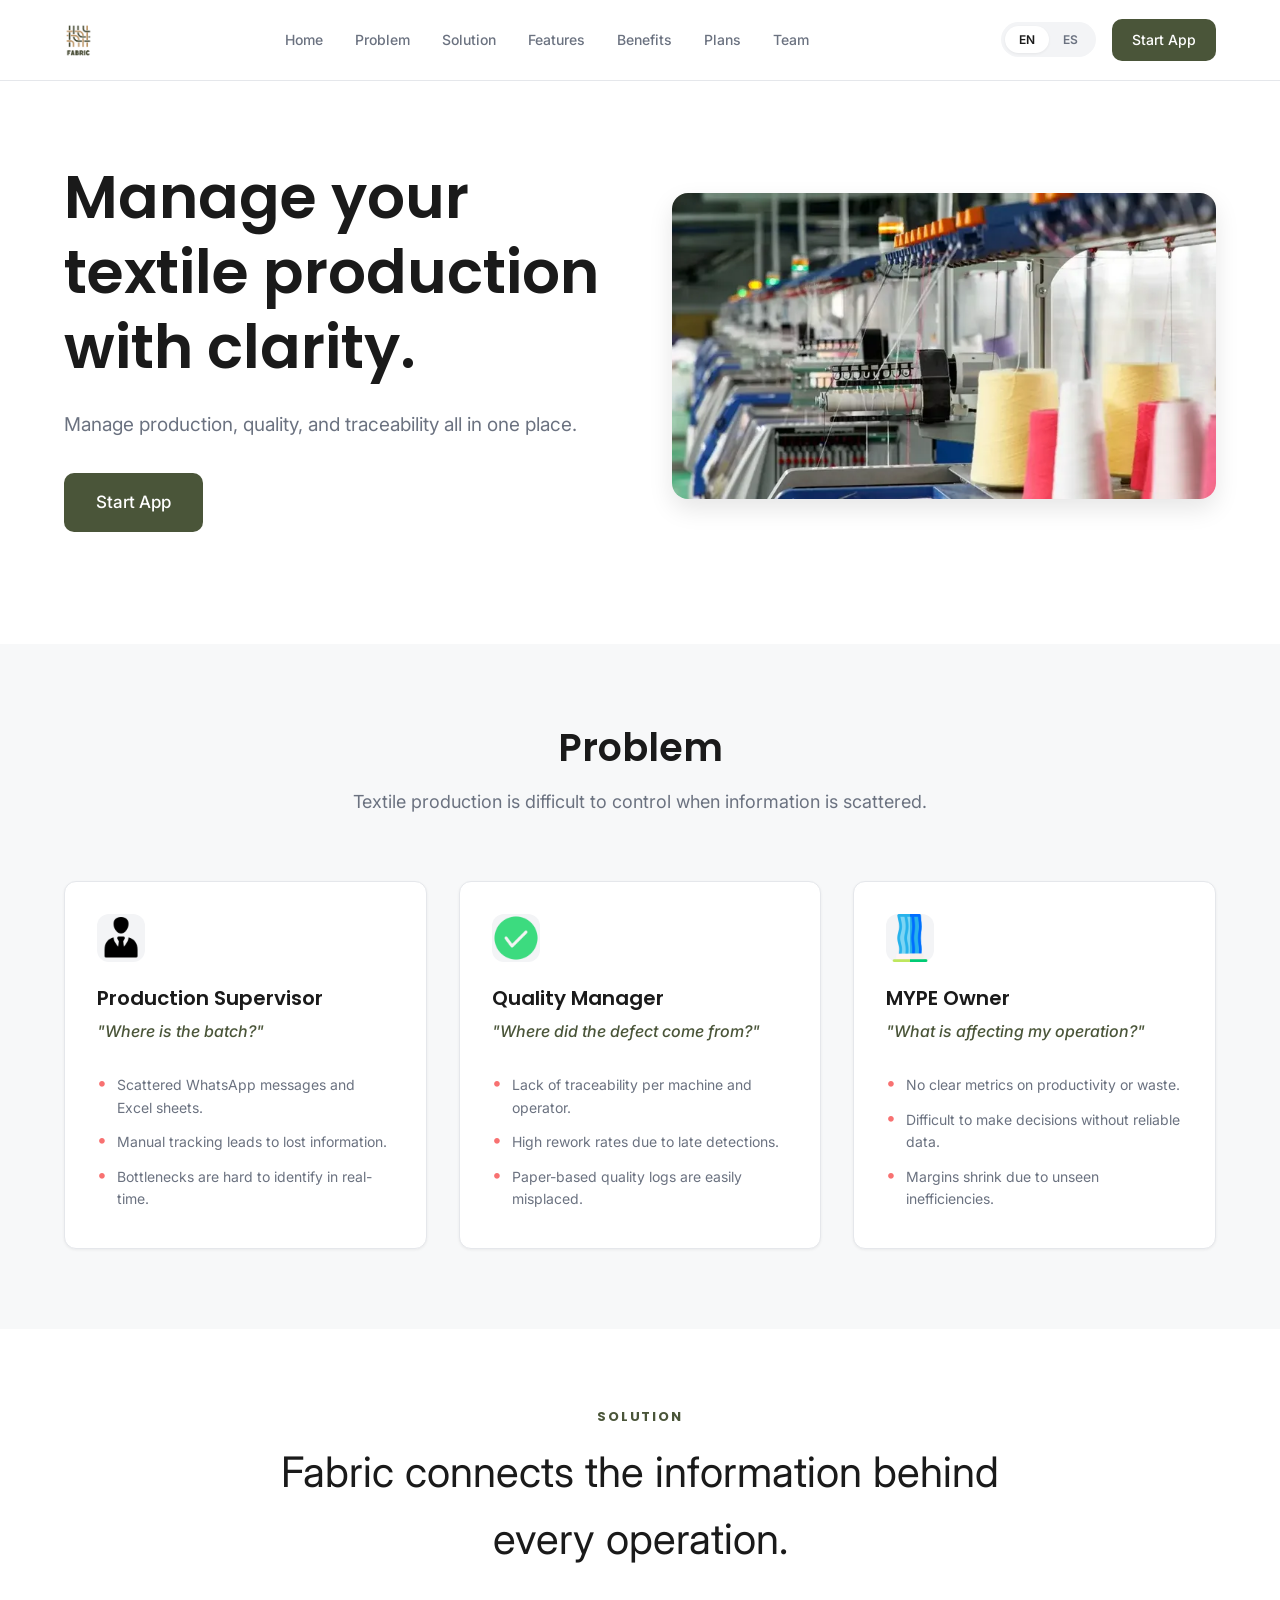
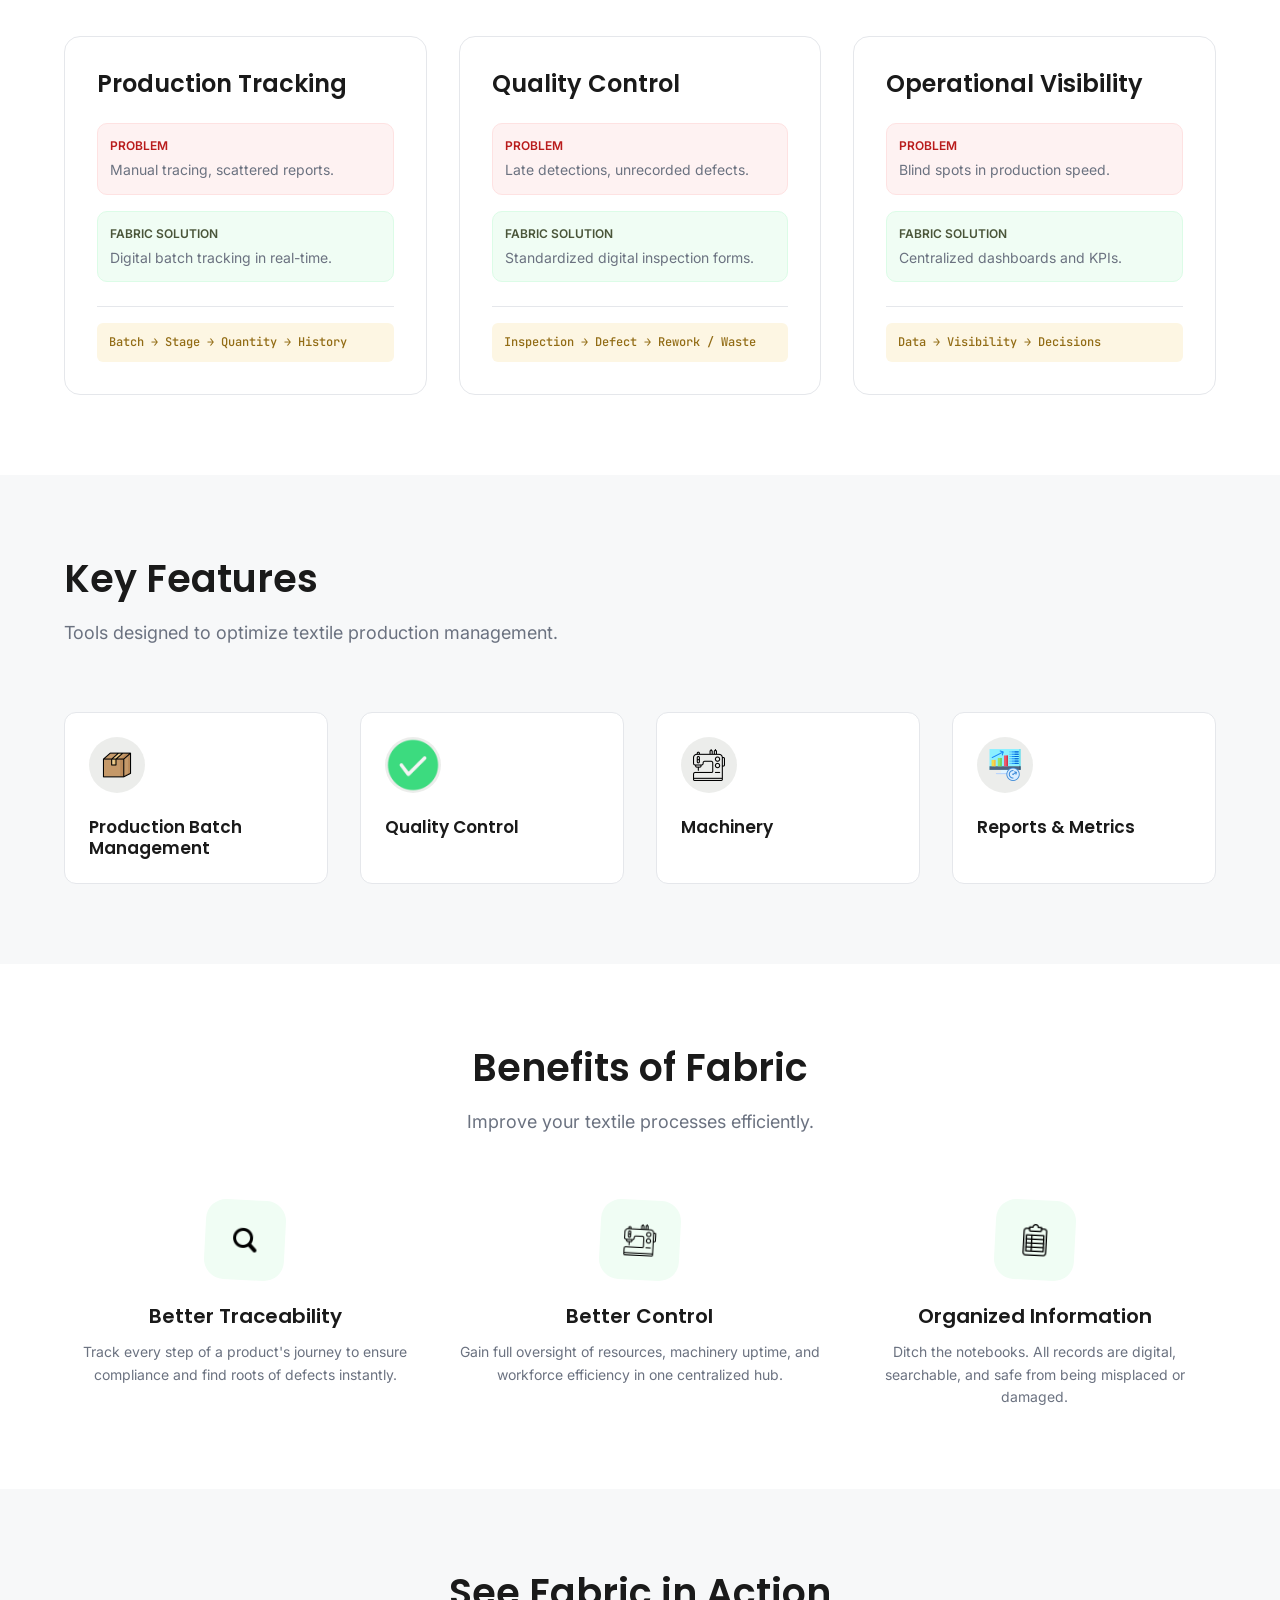
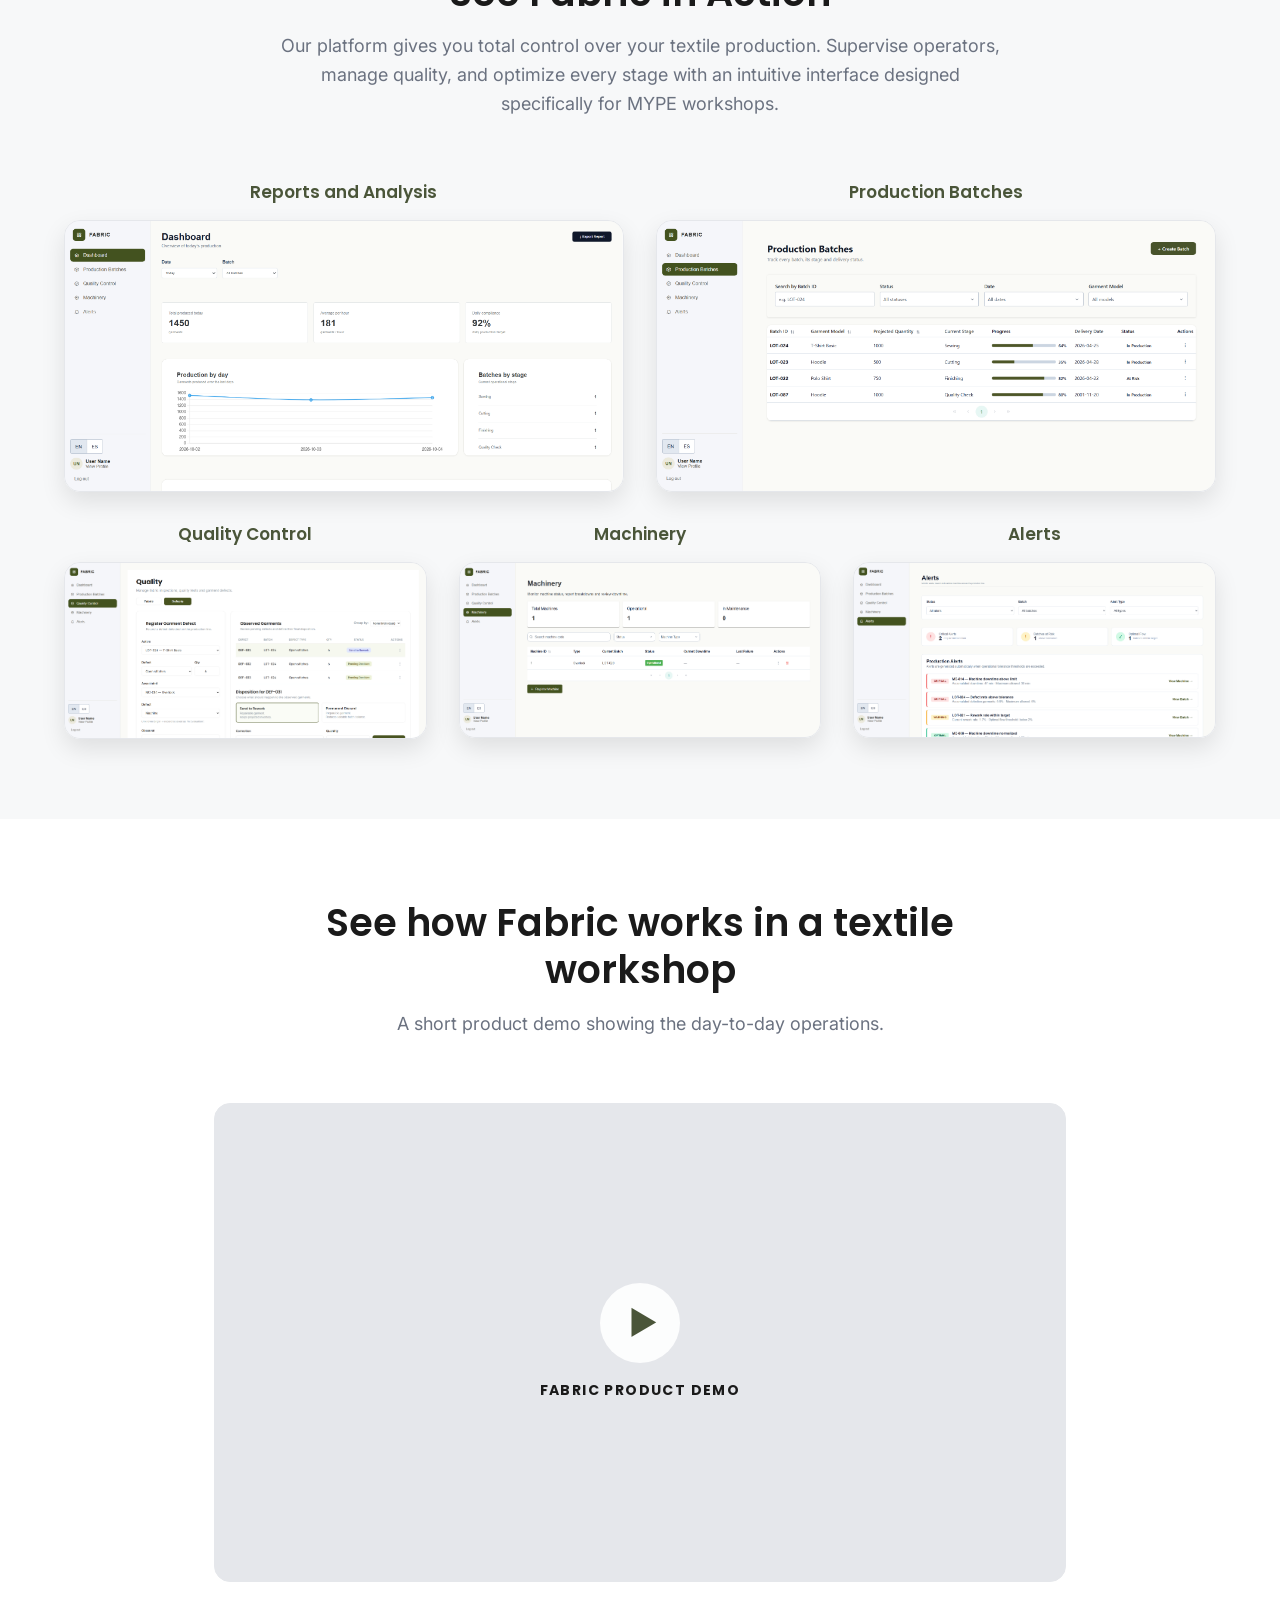
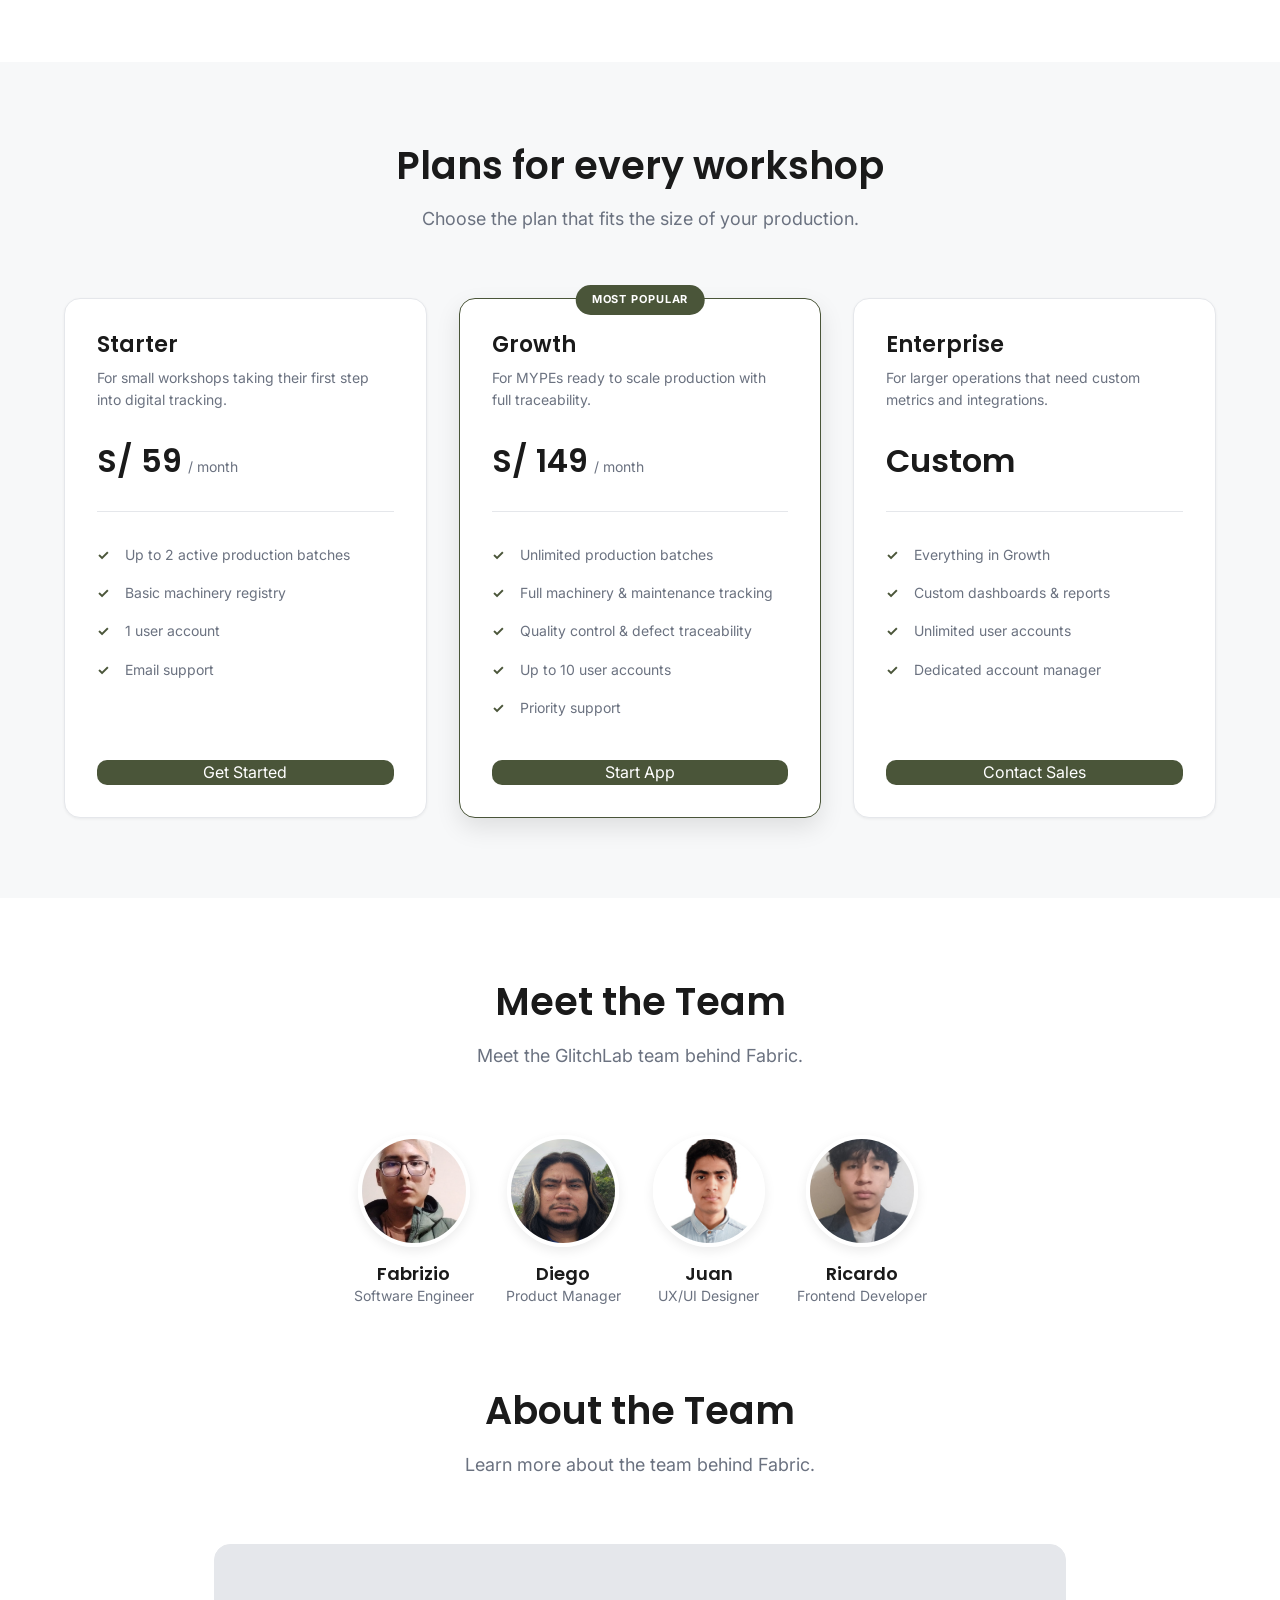
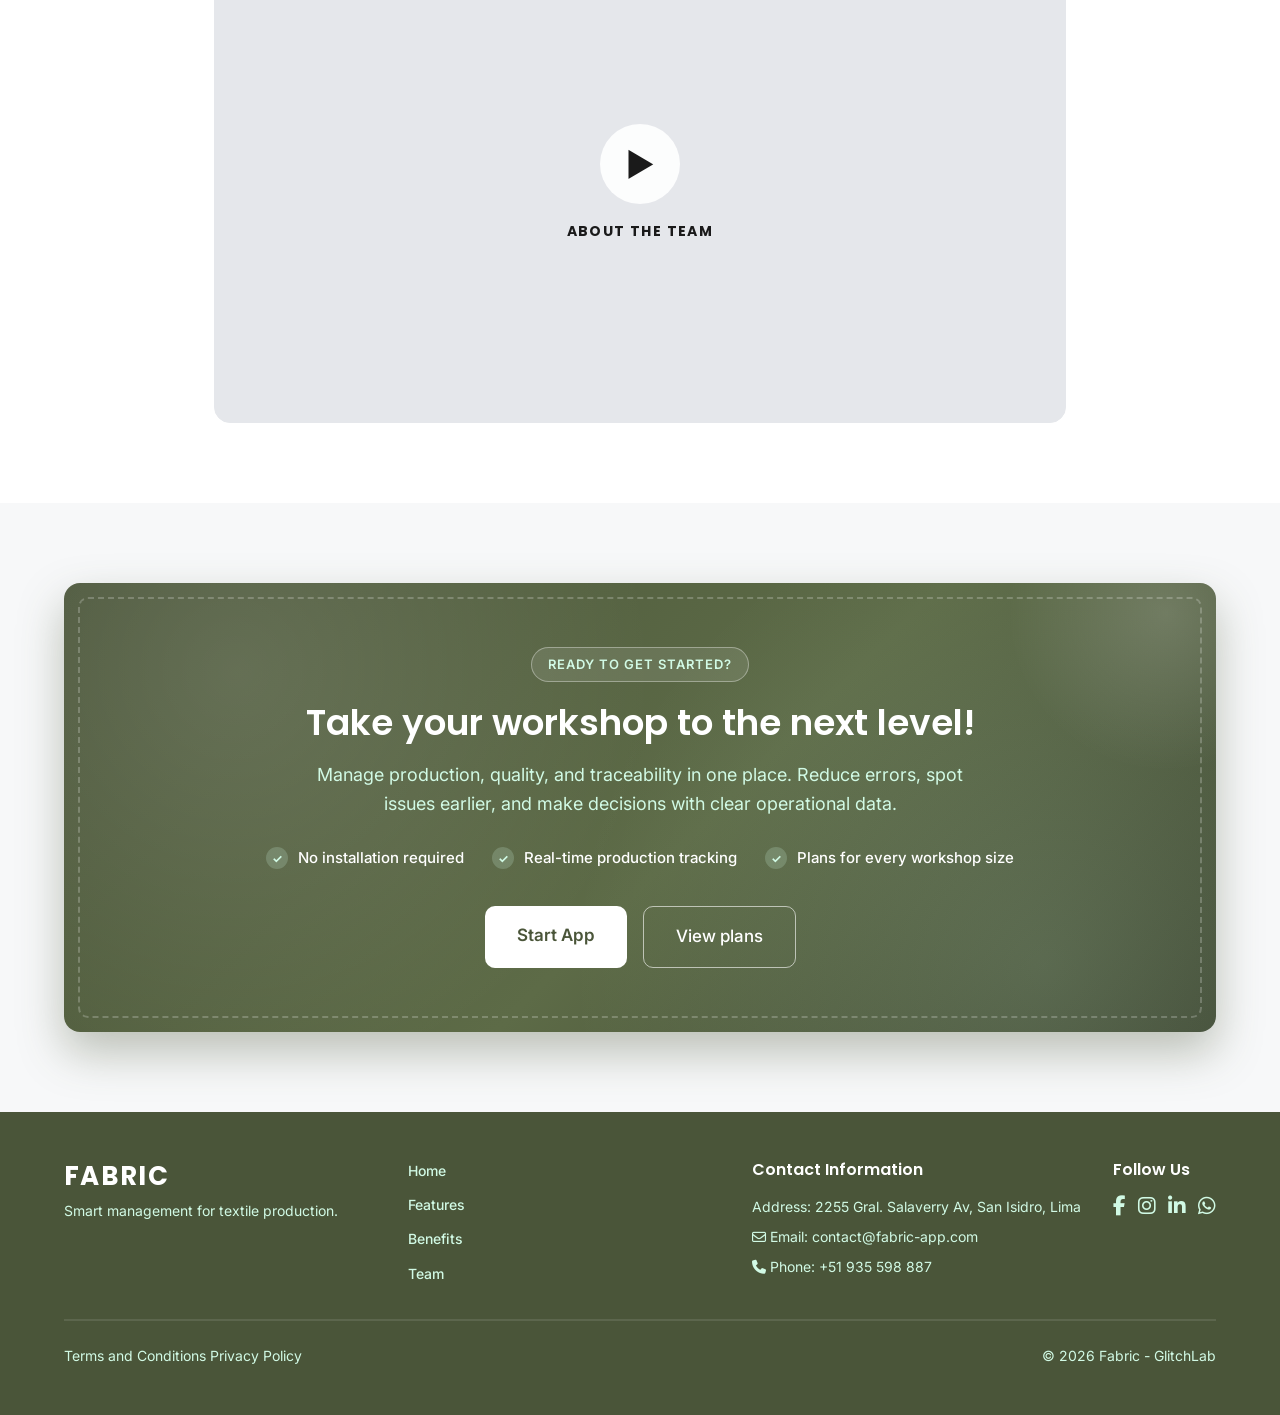
==== commit 0bbcadb4: "feat(button-cta): move team section before cta and redesign cta banner" ====
--- a/index.html
+++ b/index.html
@@ -79,7 +79,7 @@
         </div>
 
         <div class="hero__media">
-            <img src="assets/images/hero/textil.webp" alt="Fabric Dashboard Preview" class="hero__img">
+            <img src="assets/images/hero/textile.webp" alt="Fabric Dashboard Preview" class="hero__img">
         </div>
     </div>
 </section>
@@ -206,7 +206,7 @@
         <div class="grid grid--4">
             <div class="feature">
                 <div class="feature__icon">
-                    <img src="assets/images/icons/caja.png" alt="Caja Icon" class="feature__icon-img">
+                    <img src="assets/images/icons/box.png" alt="Box Icon" class="feature__icon-img">
                 </div>
                 <h4 class="feature__title" data-i18n="features.feat1">Production Batch Management</h4>
             </div>
@@ -245,7 +245,7 @@
         <div class="grid grid--3 grid--center">
             <div class="benefit">
                 <div class="benefit__icon">
-                    <img src="assets/images/icons/lupa.png" alt="Lupa Icon" class="benefit__icon-img">
+                    <img src="assets/images/icons/magnifier.png" alt="Magnifier Icon" class="benefit__icon-img">
                 </div>
                 <h3 class="benefit__title" data-i18n="benefits.ben1.title">Better Traceability</h3>
                 <p class="benefit__desc" data-i18n="benefits.ben1.desc">Track every step of a product's journey to ensure compliance and find roots of defects instantly.</p>
@@ -261,7 +261,7 @@
 
             <div class="benefit">
                 <div class="benefit__icon">
-                    <img src="assets/images/icons/mesa.png" alt="Organization Icon" class="benefit__icon-img">
+                    <img src="assets/images/icons/table.png" alt="Table Icon" class="benefit__icon-img">
                 </div>
                 <h3 class="benefit__title" data-i18n="benefits.ben3.title">Organized Information</h3>
                 <p class="benefit__desc" data-i18n="benefits.ben3.desc">Ditch the notebooks. All records are digital, searchable, and safe from being misplaced or damaged.</p>
@@ -319,7 +319,7 @@
     </div>
 </section>
 
-<section id="   plans" class="section section--alt">
+<section id="plans" class="section section--alt">
     <div class="container">
         <div class="section__header">
             <h2 class="section__title" data-i18n="plans.title">Plans for every workshop</h2>
@@ -382,17 +382,7 @@
 
 
 
-<section id="cta" class="section">
-    <div class="container">
-        <div class="cta-banner">
-            <h2 class="cta-banner__title" data-i18n="cta.title">Take your workshop to the next level!</h2>
-            <p class="cta-banner__subtitle" data-i18n="cta.subtitle">Join the textile workshops that are already optimizing their production and reducing errors. Digitize your control today.</p>
-            <a href="https://hola-c9301.web.app/dashboard" target="_blank" class="btn btn--primary btn--lg" data-i18n="cta.btn">Start App</a>
-        </div>
-    </div>
-</section>
-
-<section id="team" class="section section--alt">
+<section id="team" class="section">
     <div class="container">
         <div class="section__header">
             <h2 class="section__title" data-i18n="team.title">Meet the Team</h2>
@@ -406,7 +396,7 @@
                 <p class="team__role" data-i18n="team.role1">Software Engineer</p>
             </div>
             <div class="team__member">
-                <div class="team__photo"><img src="assets/team_members/Diego.jpg" alt="Diego" onerror="this.src='https://placehold.co/112x112/cccccc/ffffff?text=D'"></div>
+                <div class="team__photo"><img src="assets/team_members/diego.jpg" alt="Diego" onerror="this.src='https://placehold.co/112x112/cccccc/ffffff?text=D'"></div>
                 <h4 class="team__name">Diego</h4>
                 <p class="team__role" data-i18n="team.role2">Product Manager</p>
             </div>
@@ -431,6 +421,25 @@
             <div class="about-team">
                 <div class="about-team__icon">▶</div>
                 <p class="about-team__label" data-i18n="aboutTeam.label">ABOUT THE TEAM</p>
+            </div>
+        </div>
+    </div>
+</section>
+
+<section id="cta" class="section section--alt">
+    <div class="container">
+        <div class="cta-banner">
+            <span class="cta-banner__eyebrow" data-i18n="cta.eyebrow">Ready to get started?</span>
+            <h2 class="cta-banner__title" data-i18n="cta.title">Take your workshop to the next level!</h2>
+            <p class="cta-banner__subtitle" data-i18n="cta.subtitle">Manage production, quality, and traceability in one place. Reduce errors, spot issues earlier, and make decisions with clear operational data.</p>
+            <ul class="cta-banner__highlights">
+                <li data-i18n="cta.point1">No installation required</li>
+                <li data-i18n="cta.point2">Real-time production tracking</li>
+                <li data-i18n="cta.point3">Plans for every workshop size</li>
+            </ul>
+            <div class="cta-banner__actions">
+                <a href="https://hola-c9301.web.app/dashboard" target="_blank" class="btn btn--primary btn--lg" data-i18n="cta.btn">Start App</a>
+                <a href="#plans" class="btn btn--lg cta-banner__secondary" data-i18n="cta.secondary">View plans</a>
             </div>
         </div>
     </div>
--- a/assets/styles/styles.css
+++ b/assets/styles/styles.css
@@ -538,7 +538,7 @@
 .team__name { font-size: 18px; }
 .team__role { font-size: 14px; color: var(--graytext); }
 
-/*video*/
+/* Video */
 .video {
     position: relative;
     width: 100%;
@@ -643,15 +643,58 @@
 
 /* CTA */
 .cta-banner {
-    background: var(--primary);
+    position: relative;
+    overflow: hidden;
+    isolation: isolate;
+    background:
+        radial-gradient(circle at 15% 20%, rgba(255, 255, 255, 0.12), transparent 40%),
+        radial-gradient(circle at 85% 85%, rgba(209, 250, 229, 0.14), transparent 45%),
+        linear-gradient(135deg, var(--primary) 0%, #5d6b47 55%, var(--primary-hover) 100%);
     color: var(--white);
-    padding: 64px 32px;
+    padding: 72px 32px;
     border-radius: var(--radius-lg);
     text-align: center;
-    box-shadow: var(--shadow-lg);
+    box-shadow: 0 20px 45px rgba(74, 85, 57, 0.35);
+}
+/* Stitched inner border, inspired by a textile seam */
+.cta-banner::before {
+    content: "";
+    position: absolute;
+    inset: 14px;
+    border: 2px dashed rgba(255, 255, 255, 0.22);
+    border-radius: calc(var(--radius-lg) - 6px);
+    pointer-events: none;
+    z-index: -1;
+}
+/* Soft decorative glow */
+.cta-banner::after {
+    content: "";
+    position: absolute;
+    width: 320px;
+    height: 320px;
+    right: -110px;
+    top: -130px;
+    border-radius: 50%;
+    background: radial-gradient(circle, rgba(255, 255, 255, 0.16), transparent 70%);
+    animation: cta-float 8s ease-in-out infinite;
+    pointer-events: none;
+    z-index: -1;
+}
+.cta-banner__eyebrow {
+    display: inline-block;
+    margin-bottom: 18px;
+    padding: 6px 16px;
+    border: 1px solid rgba(255, 255, 255, 0.35);
+    border-radius: 999px;
+    background: rgba(255, 255, 255, 0.1);
+    font-size: 13px;
+    font-weight: 600;
+    letter-spacing: 0.08em;
+    text-transform: uppercase;
+    color: #D1FAE5;
 }
 .cta-banner__title {
-    font-size: 32px;
+    font-size: 36px;
     color: var(--white);
     margin-bottom: 16px;
     font-family: 'Poppins', sans-serif;
@@ -660,22 +703,82 @@
 .cta-banner__subtitle {
     font-size: 18px;
     color: #D1FAE5;
-    margin-bottom: 32px;
+    margin-bottom: 28px;
     max-width: 700px;
     margin-left: auto;
     margin-right: auto;
     line-height: 1.6;
 }
+.cta-banner__highlights {
+    display: flex;
+    flex-wrap: wrap;
+    justify-content: center;
+    gap: 12px 28px;
+    margin: 0 auto 36px;
+    padding: 0;
+    list-style: none;
+}
+.cta-banner__highlights li {
+    display: flex;
+    align-items: center;
+    gap: 10px;
+    font-size: 15px;
+    font-weight: 500;
+    color: var(--white);
+}
+.cta-banner__highlights li::before {
+    content: "\2713";
+    display: grid;
+    place-items: center;
+    width: 22px;
+    height: 22px;
+    flex-shrink: 0;
+    border-radius: 50%;
+    background: rgba(209, 250, 229, 0.2);
+    color: #D1FAE5;
+    font-size: 12px;
+    font-weight: 700;
+}
+.cta-banner__actions {
+    display: flex;
+    flex-wrap: wrap;
+    justify-content: center;
+    gap: 16px;
+}
 .cta-banner .btn--primary {
     background: var(--white);
     color: var(--primary);
+    font-weight: 600;
 }
 .cta-banner .btn--primary:hover {
     background: #e2e8f0;
-    box-shadow: var(--shadow-md);
-}
-
-/* footer */
+    transform: translateY(-2px);
+    box-shadow: 0 12px 24px rgba(0, 0, 0, 0.2);
+}
+.cta-banner__secondary {
+    border: 1.5px solid rgba(255, 255, 255, 0.6);
+    color: var(--white);
+}
+.cta-banner__secondary:hover {
+    background: rgba(255, 255, 255, 0.12);
+    border-color: var(--white);
+    transform: translateY(-2px);
+}
+@keyframes cta-float {
+    0%, 100% { transform: translate(0, 0); }
+    50% { transform: translate(-30px, 25px); }
+}
+@media (max-width: 480px) {
+    .cta-banner::before { inset: 8px; }
+    .cta-banner__actions .btn { width: 100%; }
+    .cta-banner__highlights { flex-direction: column; align-items: center; }
+}
+@media (prefers-reduced-motion: reduce) {
+    .cta-banner::after { animation: none; }
+    .cta-banner .btn { transition: none; }
+}
+
+/* Footer */
 .footer {
     background: var(--primary);
     color: var(--white);
--- a/assets/styles/styles.css
+++ b/assets/styles/styles.css
@@ -538,7 +538,7 @@
 .team__name { font-size: 18px; }
 .team__role { font-size: 14px; color: var(--graytext); }
 
-/*video*/
+/* Video */
 .video {
     position: relative;
     width: 100%;
@@ -643,15 +643,58 @@
 
 /* CTA */
 .cta-banner {
-    background: var(--primary);
+    position: relative;
+    overflow: hidden;
+    isolation: isolate;
+    background:
+        radial-gradient(circle at 15% 20%, rgba(255, 255, 255, 0.12), transparent 40%),
+        radial-gradient(circle at 85% 85%, rgba(209, 250, 229, 0.14), transparent 45%),
+        linear-gradient(135deg, var(--primary) 0%, #5d6b47 55%, var(--primary-hover) 100%);
     color: var(--white);
-    padding: 64px 32px;
+    padding: 72px 32px;
     border-radius: var(--radius-lg);
     text-align: center;
-    box-shadow: var(--shadow-lg);
+    box-shadow: 0 20px 45px rgba(74, 85, 57, 0.35);
+}
+/* Stitched inner border, inspired by a textile seam */
+.cta-banner::before {
+    content: "";
+    position: absolute;
+    inset: 14px;
+    border: 2px dashed rgba(255, 255, 255, 0.22);
+    border-radius: calc(var(--radius-lg) - 6px);
+    pointer-events: none;
+    z-index: -1;
+}
+/* Soft decorative glow */
+.cta-banner::after {
+    content: "";
+    position: absolute;
+    width: 320px;
+    height: 320px;
+    right: -110px;
+    top: -130px;
+    border-radius: 50%;
+    background: radial-gradient(circle, rgba(255, 255, 255, 0.16), transparent 70%);
+    animation: cta-float 8s ease-in-out infinite;
+    pointer-events: none;
+    z-index: -1;
+}
+.cta-banner__eyebrow {
+    display: inline-block;
+    margin-bottom: 18px;
+    padding: 6px 16px;
+    border: 1px solid rgba(255, 255, 255, 0.35);
+    border-radius: 999px;
+    background: rgba(255, 255, 255, 0.1);
+    font-size: 13px;
+    font-weight: 600;
+    letter-spacing: 0.08em;
+    text-transform: uppercase;
+    color: #D1FAE5;
 }
 .cta-banner__title {
-    font-size: 32px;
+    font-size: 36px;
     color: var(--white);
     margin-bottom: 16px;
     font-family: 'Poppins', sans-serif;
@@ -660,22 +703,82 @@
 .cta-banner__subtitle {
     font-size: 18px;
     color: #D1FAE5;
-    margin-bottom: 32px;
+    margin-bottom: 28px;
     max-width: 700px;
     margin-left: auto;
     margin-right: auto;
     line-height: 1.6;
 }
+.cta-banner__highlights {
+    display: flex;
+    flex-wrap: wrap;
+    justify-content: center;
+    gap: 12px 28px;
+    margin: 0 auto 36px;
+    padding: 0;
+    list-style: none;
+}
+.cta-banner__highlights li {
+    display: flex;
+    align-items: center;
+    gap: 10px;
+    font-size: 15px;
+    font-weight: 500;
+    color: var(--white);
+}
+.cta-banner__highlights li::before {
+    content: "\2713";
+    display: grid;
+    place-items: center;
+    width: 22px;
+    height: 22px;
+    flex-shrink: 0;
+    border-radius: 50%;
+    background: rgba(209, 250, 229, 0.2);
+    color: #D1FAE5;
+    font-size: 12px;
+    font-weight: 700;
+}
+.cta-banner__actions {
+    display: flex;
+    flex-wrap: wrap;
+    justify-content: center;
+    gap: 16px;
+}
 .cta-banner .btn--primary {
     background: var(--white);
     color: var(--primary);
+    font-weight: 600;
 }
 .cta-banner .btn--primary:hover {
     background: #e2e8f0;
-    box-shadow: var(--shadow-md);
-}
-
-/* footer */
+    transform: translateY(-2px);
+    box-shadow: 0 12px 24px rgba(0, 0, 0, 0.2);
+}
+.cta-banner__secondary {
+    border: 1.5px solid rgba(255, 255, 255, 0.6);
+    color: var(--white);
+}
+.cta-banner__secondary:hover {
+    background: rgba(255, 255, 255, 0.12);
+    border-color: var(--white);
+    transform: translateY(-2px);
+}
+@keyframes cta-float {
+    0%, 100% { transform: translate(0, 0); }
+    50% { transform: translate(-30px, 25px); }
+}
+@media (max-width: 480px) {
+    .cta-banner::before { inset: 8px; }
+    .cta-banner__actions .btn { width: 100%; }
+    .cta-banner__highlights { flex-direction: column; align-items: center; }
+}
+@media (prefers-reduced-motion: reduce) {
+    .cta-banner::after { animation: none; }
+    .cta-banner .btn { transition: none; }
+}
+
+/* Footer */
 .footer {
     background: var(--primary);
     color: var(--white);
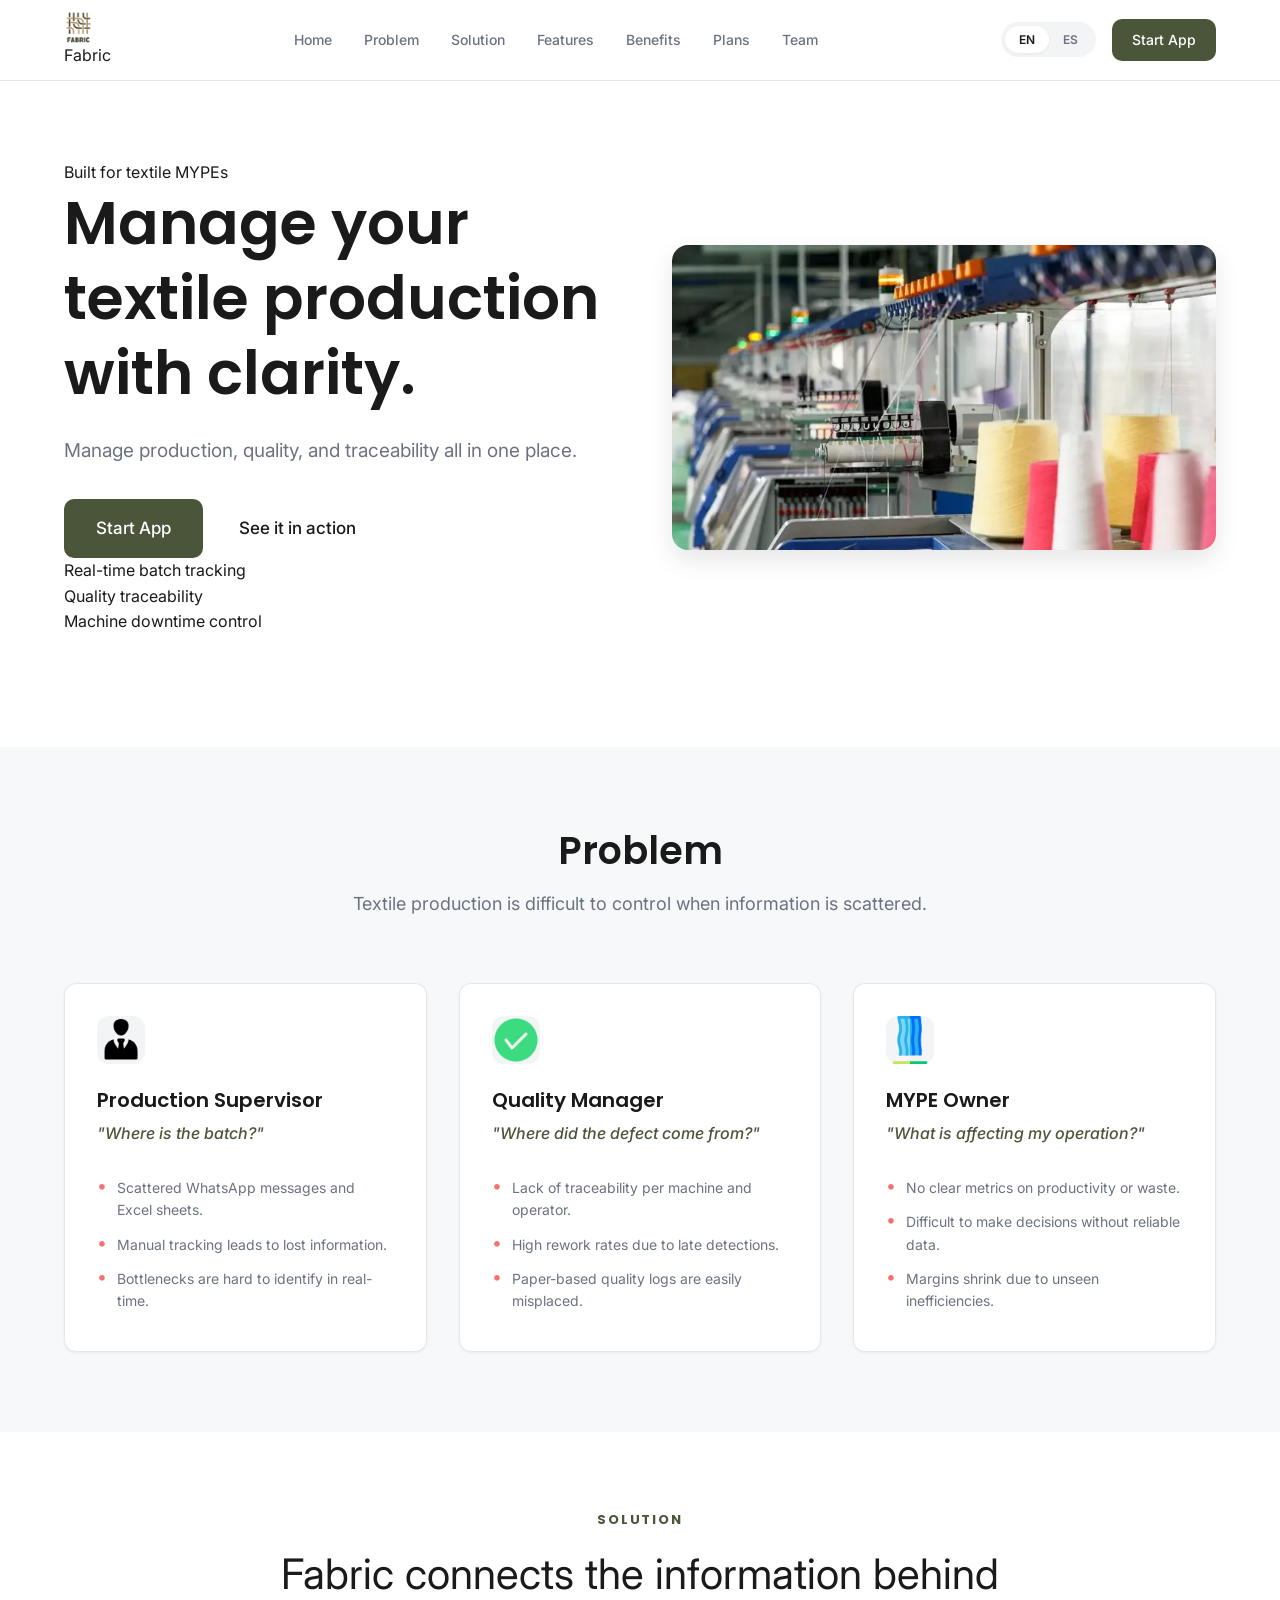
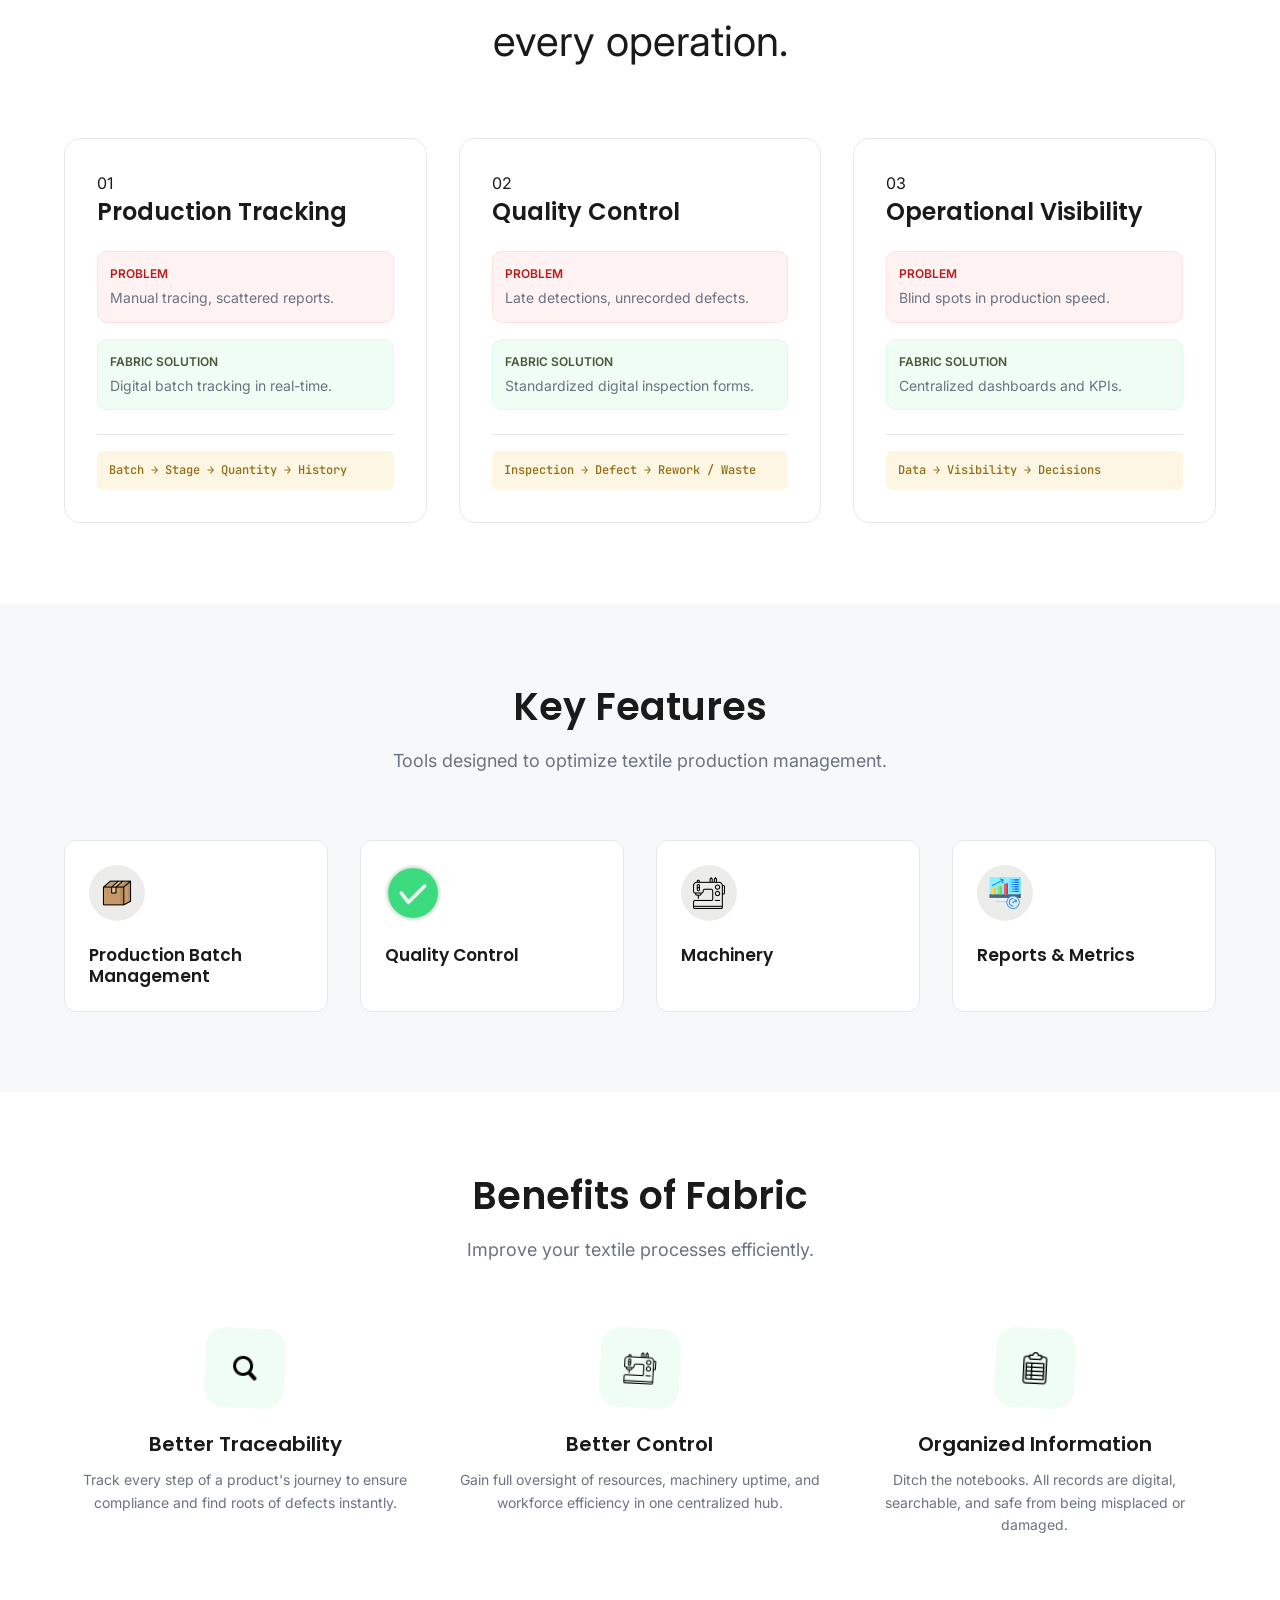
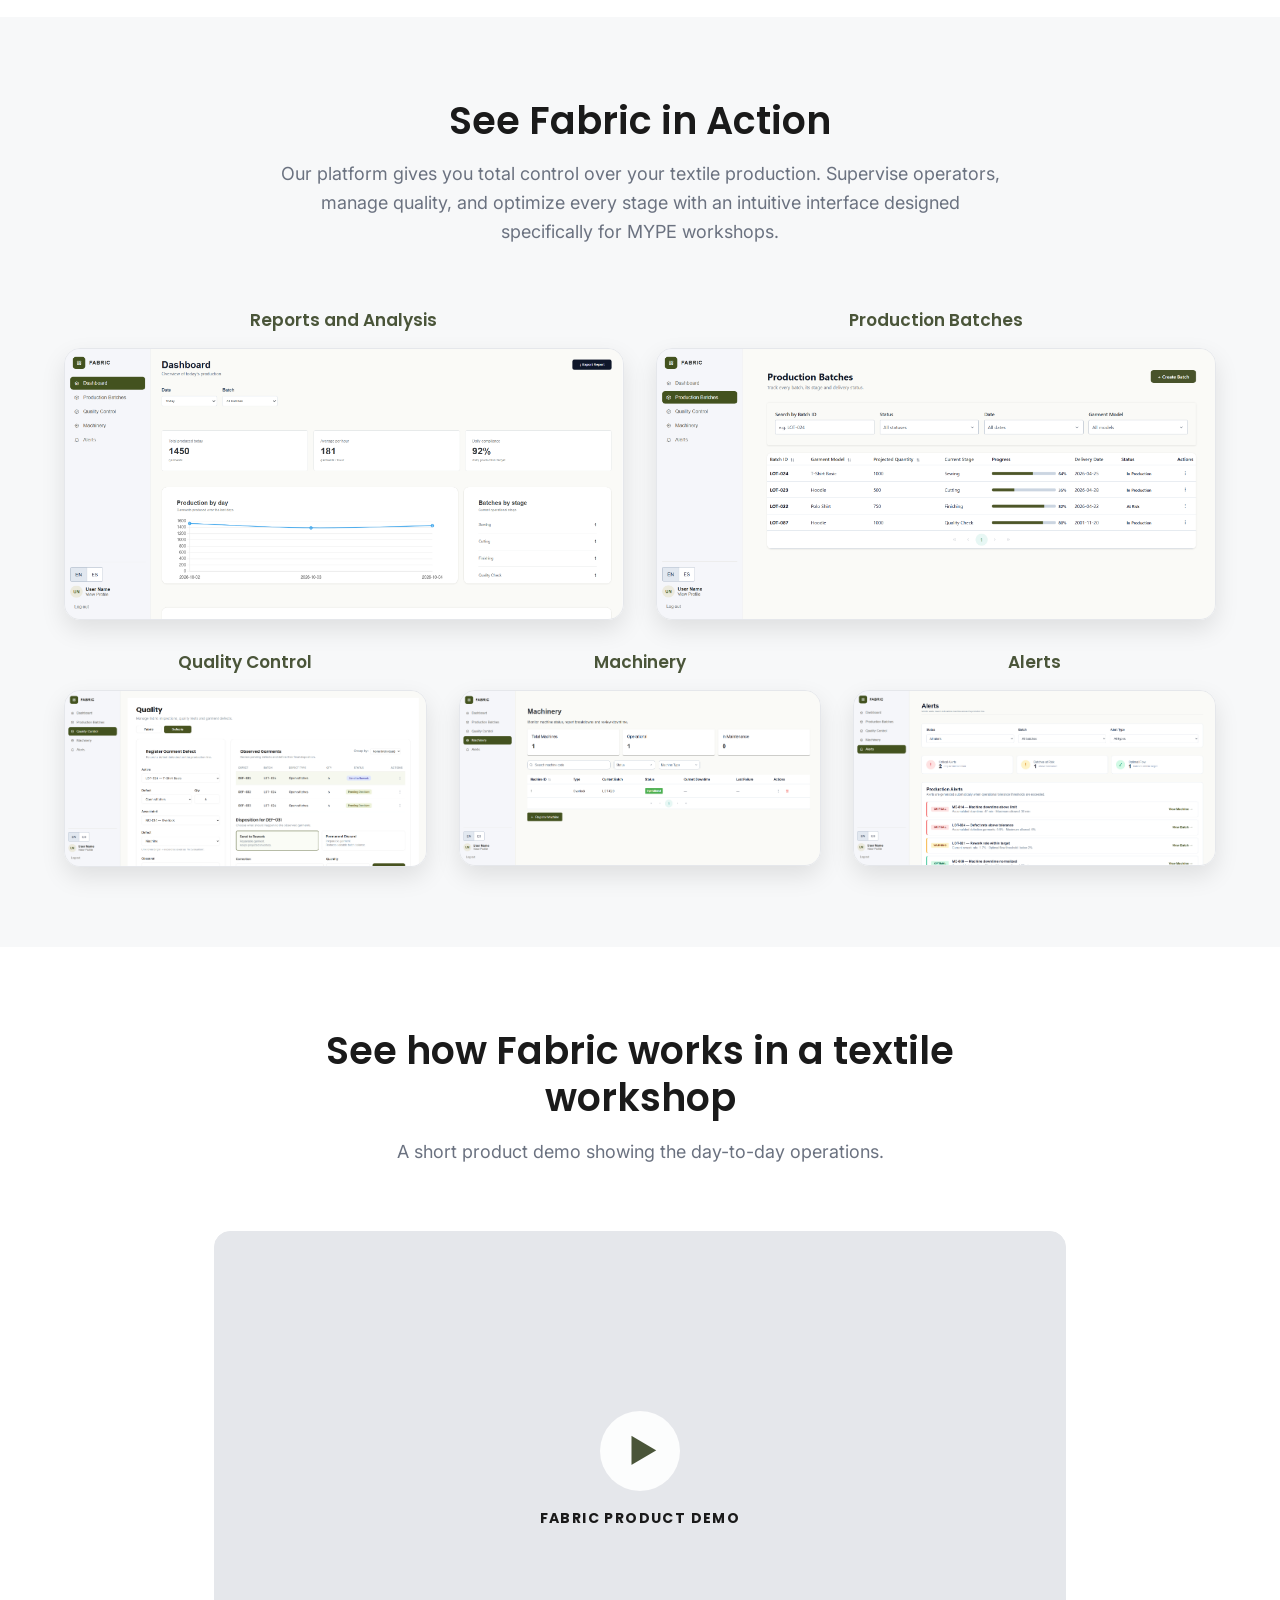
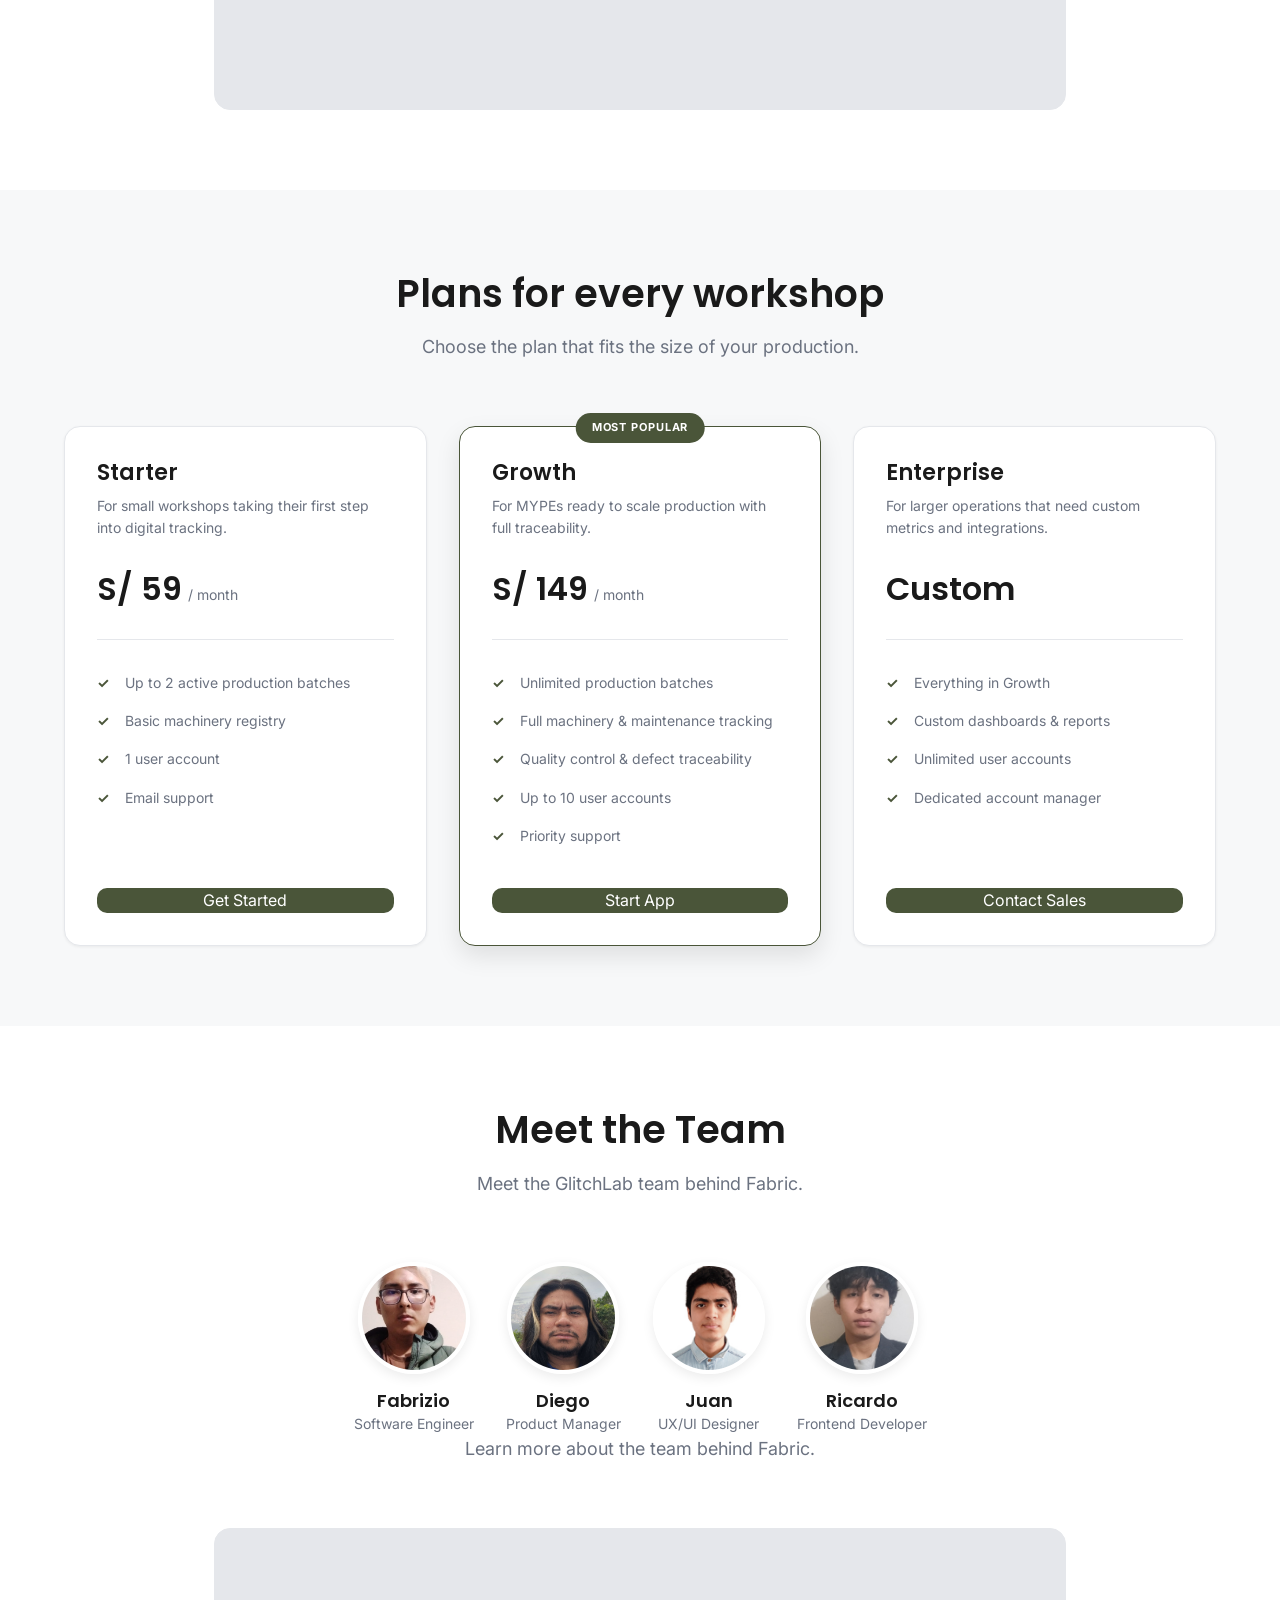
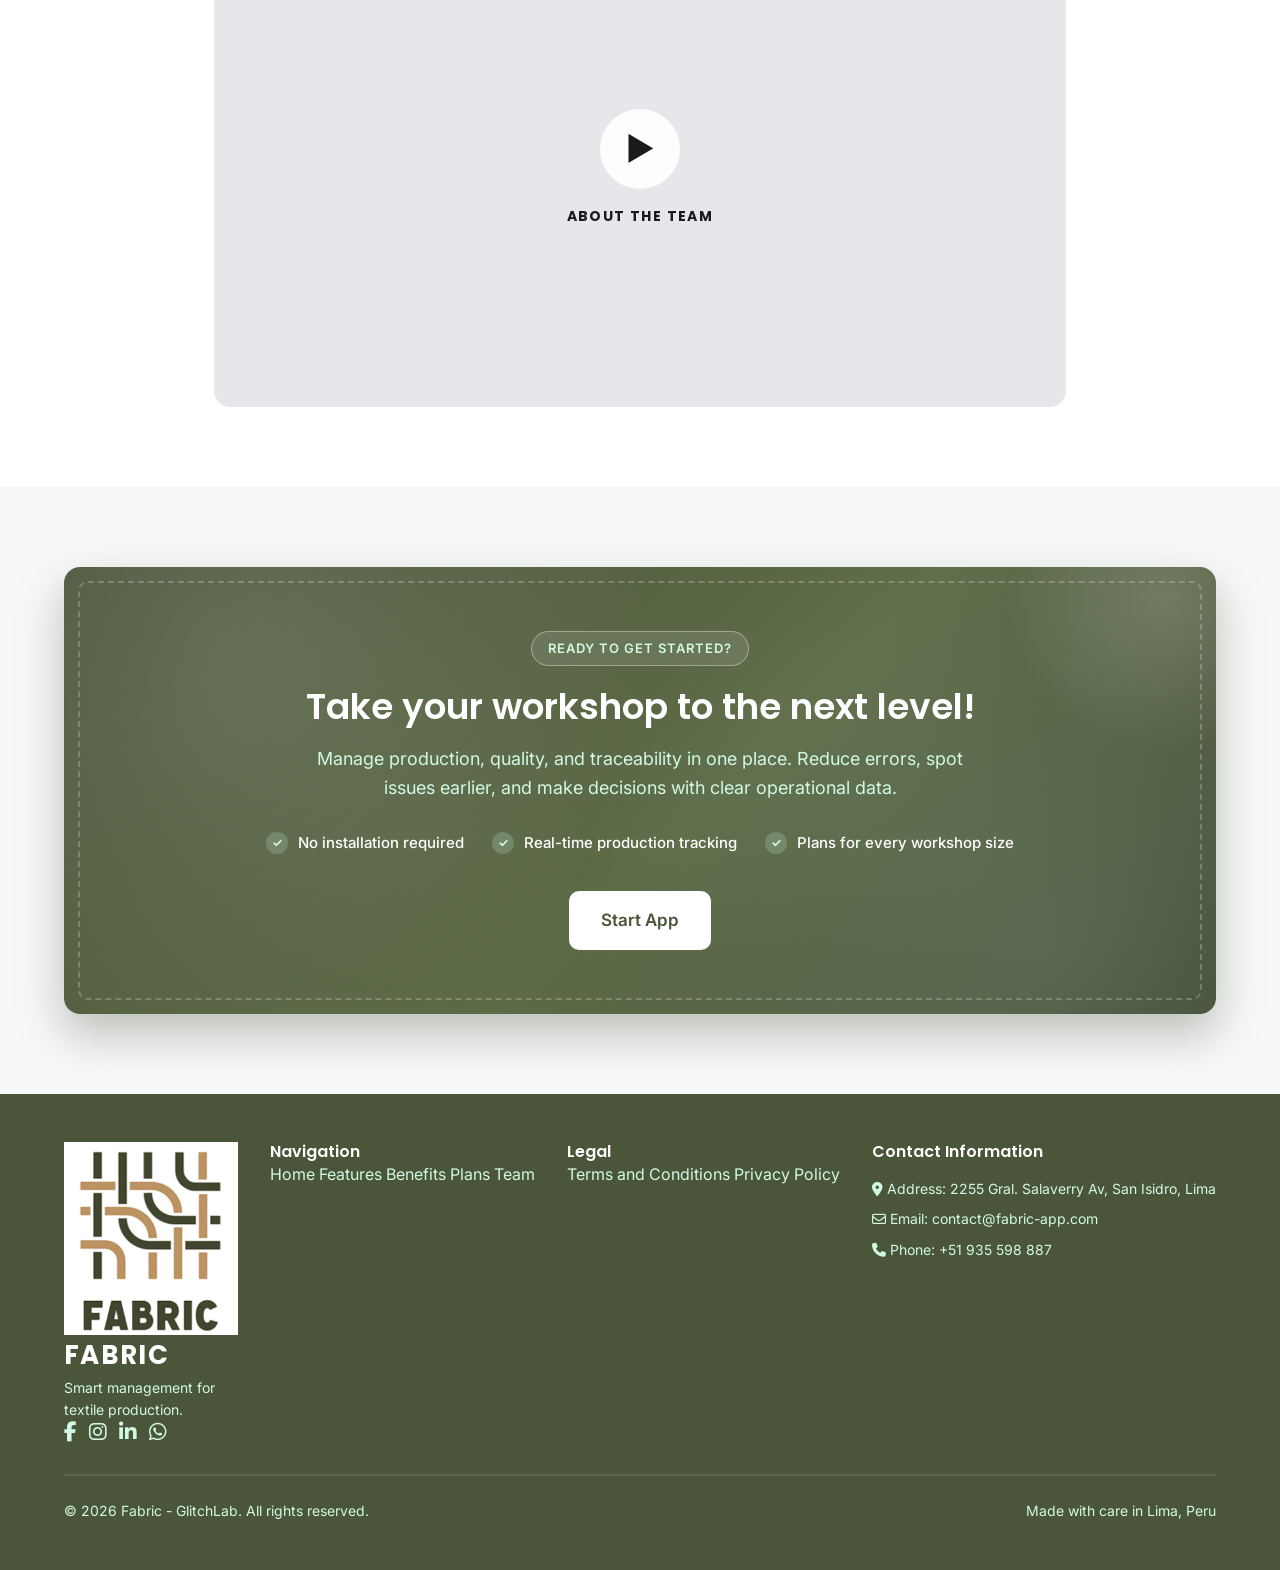
==== commit aa2c210e: "feat(landing): enhance navigation and hero section, update footer layout" ====
--- a/index.html
+++ b/index.html
@@ -7,23 +7,18 @@
 
     <link rel="preconnect" href="https://fonts.googleapis.com">
     <link rel="preconnect" href="https://fonts.gstatic.com" crossorigin>
-    <link href="https://fonts.googleapis.com/css2?family=Inter:wght@400;500;600&family=JetBrains+Mono:wght@400;500&family=Poppins:wght@600&display=swap" rel="stylesheet">
-
-    <link href="https://fonts.googleapis.com/css2?family=Inter:wght@400;500;600&family=JetBrains+Mono:wght@400;500&family=Poppins:wght@600&display=swap" rel="stylesheet">
-
+    <link href="https://fonts.googleapis.com/css2?family=Inter:wght@400;500;600&family=JetBrains+Mono:wght@400;500&family=Poppins:wght@600;700&display=swap" rel="stylesheet">
     <link rel="stylesheet" href="https://cdnjs.cloudflare.com/ajax/libs/font-awesome/6.5.1/css/all.min.css">
-
-    <link rel="stylesheet" href="assets/styles/styles.css">
-
     <link rel="stylesheet" href="assets/styles/styles.css">
 </head>
 <body>
 
 <nav class="nav">
     <div class="container nav__inner">
-        <div class="nav__logo">
+        <a href="#home" class="nav__logo">
             <img src="assets/images/logo/fabric-logo.png" alt="Fabric Logo">
-        </div>
+            <span class="nav__brand">Fabric</span>
+        </a>
 
         <div class="nav__menu">
             <a href="#home" class="nav__link" data-i18n="nav.home">Home</a>
@@ -41,11 +36,7 @@
                 <button class="lang-btn" data-lang="es">ES</button>
             </div>
 
-            <a href="https://hola-c9301.web.app/dashboard"
-               class="btn btn--primary btn--sm"
-               data-i18n="nav.demo">
-                Initiate App
-            </a>
+            <a href="https://hola-c9301.web.app/dashboard" target="_blank" class="btn btn--primary btn--sm" data-i18n="nav.demo">Start App</a>
         </div>
 
         <div class="nav__mobile-controls">
@@ -53,7 +44,7 @@
                 <button class="lang-btn-mob active" data-lang="en">EN</button>
                 <button class="lang-btn-mob" data-lang="es">ES</button>
             </div>
-            <button class="nav__burger" id="mobile-menu-btn" aria-label="Menu">
+            <button class="nav__burger" id="mobile-menu-btn" aria-label="Menu" aria-expanded="false">
                 <span></span>
                 <span></span>
                 <span></span>
@@ -66,16 +57,28 @@
         <a href="#problem" class="nav__mobile-link" data-i18n="nav.problem">Problem</a>
         <a href="#solution" class="nav__mobile-link" data-i18n="nav.solution">Solution</a>
         <a href="#features" class="nav__mobile-link" data-i18n="nav.features">Features</a>
+        <a href="#benefits" class="nav__mobile-link" data-i18n="nav.benefits">Benefits</a>
+        <a href="#plans" class="nav__mobile-link" data-i18n="nav.plans">Plans</a>
         <a href="#team" class="nav__mobile-link" data-i18n="nav.team">Team</a>
+        <a href="https://hola-c9301.web.app/dashboard" target="_blank" class="btn btn--primary btn--full nav__mobile-cta" data-i18n="nav.demo">Start App</a>
     </div>
 </nav>
 
 <section id="home" class="hero">
     <div class="container hero__inner">
         <div class="hero__text">
+            <span class="hero__badge" data-i18n="hero.badge">Built for textile MYPEs</span>
             <h1 class="hero__title" data-i18n="hero.title">Manage your textile production with clarity.</h1>
             <p class="hero__subtitle" data-i18n="hero.subtitle">Manage production, quality, and traceability all in one place.</p>
-            <a href="#cta" class="btn btn--primary btn--lg" data-i18n="hero.btn">Start App</a>
+            <div class="hero__actions">
+                <a href="#cta" class="btn btn--primary btn--lg" data-i18n="hero.btn">Start App</a>
+                <a href="#app-info" class="btn btn--lg btn--ghost" data-i18n="hero.btn2">See it in action</a>
+            </div>
+            <ul class="hero__highlights">
+                <li data-i18n="hero.point1">Real-time batch tracking</li>
+                <li data-i18n="hero.point2">Quality traceability</li>
+                <li data-i18n="hero.point3">Machine downtime control</li>
+            </ul>
         </div>
 
         <div class="hero__media">
@@ -143,6 +146,7 @@
 
         <div class="grid grid--3">
             <div class="solution-card">
+                <span class="solution-card__number">01</span>
                 <h3 class="solution-card__title" data-i18n="solution.card1.title">Production Tracking</h3>
                 <div class="solution-card__body">
                     <div class="solution-block solution-block--problem">
@@ -160,6 +164,7 @@
             </div>
 
             <div class="solution-card">
+                <span class="solution-card__number">02</span>
                 <h3 class="solution-card__title" data-i18n="solution.card2.title">Quality Control</h3>
                 <div class="solution-card__body">
                     <div class="solution-block solution-block--problem">
@@ -177,6 +182,7 @@
             </div>
 
             <div class="solution-card">
+                <span class="solution-card__number">03</span>
                 <h3 class="solution-card__title" data-i18n="solution.card3.title">Operational Visibility</h3>
                 <div class="solution-card__body">
                     <div class="solution-block solution-block--problem">
@@ -198,7 +204,7 @@
 
 <section id="features" class="section section--alt">
     <div class="container">
-        <div class="section__header section__header--left">
+        <div class="section__header">
             <h2 class="section__title" data-i18n="features.title">Key Features</h2>
             <p class="section__subtitle" data-i18n="features.subtitle">Tools designed to optimize textile production management.</p>
         </div>
@@ -280,33 +286,33 @@
         <div class="app-screenshots-grid">
             <div class="screenshot-wrapper screen-dash">
                 <h4 data-i18n="appInfo.dash">Main Dashboard</h4>
-                <img src="assets/images/screenshots/app-dashboard.png" alt="Fabric Dashboard" class="app-screenshot">
+                <div class="browser-frame"><img src="assets/images/screenshots/app-dashboard.png" alt="Fabric Dashboard" class="app-screenshot"></div>
             </div>
 
             <div class="screenshot-wrapper screen-prod">
                 <h4 data-i18n="appInfo.prod">Production Batches</h4>
-                <img src="assets/images/screenshots/app-production.png" alt="Production Batches" class="app-screenshot">
+                <div class="browser-frame"><img src="assets/images/screenshots/app-production.png" alt="Production Batches" class="app-screenshot"></div>
             </div>
 
             <div class="screenshot-wrapper screen-qual">
                 <h4 data-i18n="appInfo.qual">Quality Control</h4>
-                <img src="assets/images/screenshots/app-quality.png" alt="Quality Control" class="app-screenshot">
+                <div class="browser-frame"><img src="assets/images/screenshots/app-quality.png" alt="Quality Control" class="app-screenshot"></div>
             </div>
 
             <div class="screenshot-wrapper screen-mach">
                 <h4 data-i18n="appInfo.mach">Machinery</h4>
-                <img src="assets/images/screenshots/app-machinery.png" alt="Machinery" class="app-screenshot">
+                <div class="browser-frame"><img src="assets/images/screenshots/app-machinery.png" alt="Machinery" class="app-screenshot"></div>
             </div>
 
             <div class="screenshot-wrapper screen-alert">
                 <h4 data-i18n="appInfo.alert">Alerts</h4>
-                <img src="assets/images/screenshots/app-alerts.png" alt="Alerts" class="app-screenshot">
-            </div>
-        </div>
-    </div>
-</section>
-
-<section class="section">
+                <div class="browser-frame"><img src="assets/images/screenshots/app-alerts.png" alt="Alerts" class="app-screenshot"></div>
+            </div>
+        </div>
+    </div>
+</section>
+
+<section id="video" class="section">
     <div class="container container--narrow">
         <div class="section__header">
             <h2 class="section__title" data-i18n="video.title">See how Fabric works in a textile workshop</h2>
@@ -380,8 +386,6 @@
     </div>
 </section>
 
-
-
 <section id="team" class="section">
     <div class="container">
         <div class="section__header">
@@ -412,9 +416,8 @@
             </div>
         </div>
 
-        <div class="container container--narrow" style="margin-top: 80px;">
+        <div class="container container--narrow about-team-wrapper">
             <div class="section__header">
-                <h2 class="section__title" data-i18n="aboutTeam.title">About the Team</h2>
                 <p class="section__subtitle" data-i18n="aboutTeam.subtitle">Learn more about the team behind Fabric.</p>
             </div>
 
@@ -439,7 +442,6 @@
             </ul>
             <div class="cta-banner__actions">
                 <a href="https://hola-c9301.web.app/dashboard" target="_blank" class="btn btn--primary btn--lg" data-i18n="cta.btn">Start App</a>
-                <a href="#plans" class="btn btn--lg cta-banner__secondary" data-i18n="cta.secondary">View plans</a>
             </div>
         </div>
     </div>
@@ -449,45 +451,45 @@
     <div class="container">
         <div class="footer__top">
             <div class="footer__brand">
-                <h3 class="footer__logo">FABRIC</h3>
+                <a href="#home" class="footer__logo">
+                    <img src="assets/images/logo/fabric-logo.png" alt="Fabric Logo">
+                    <span>FABRIC</span>
+                </a>
                 <p class="footer__tagline" data-i18n="footer.tagline">Smart management for textile production.</p>
-            </div>
-            <div class="footer__links">
+                <div class="social-icons">
+                    <a href="https://facebook.com" target="_blank" rel="noopener noreferrer" aria-label="Facebook"><i class="fa-brands fa-facebook-f"></i></a>
+                    <a href="https://instagram.com" target="_blank" rel="noopener noreferrer" aria-label="Instagram"><i class="fa-brands fa-instagram"></i></a>
+                    <a href="https://linkedin.com" target="_blank" rel="noopener noreferrer" aria-label="LinkedIn"><i class="fa-brands fa-linkedin-in"></i></a>
+                    <a href="https://wa.me/51935598887" target="_blank" rel="noopener noreferrer" aria-label="WhatsApp"><i class="fa-brands fa-whatsapp"></i></a>
+                </div>
+            </div>
+
+            <div class="footer__column">
+                <h4 data-i18n="footer.navTitle">Navigation</h4>
                 <a href="#home" class="footer__link" data-i18n="nav.home">Home</a>
                 <a href="#features" class="footer__link" data-i18n="nav.features">Features</a>
                 <a href="#benefits" class="footer__link" data-i18n="nav.benefits">Benefits</a>
+                <a href="#plans" class="footer__link" data-i18n="nav.plans">Plans</a>
                 <a href="#team" class="footer__link" data-i18n="nav.team">Team</a>
             </div>
-            <div class="footer__contact">
-                <h4 data-i18n="footer.contactTitle">Contact Information</h4>
-                <p data-i18n="footer.address">Address: Lima, Peru</p>
-                <p><i class="fa-regular fa-envelope" aria-hidden="true"></i> <a href="mailto:contact@fabric-app.com" data-i18n="footer.email">Correo: contacto@fabric-app.com</a></p>
-                <p><i class="fa-solid fa-phone" aria-hidden="true"></i> <a href="tel:+51935598887" data-i18n="footer.phone">Teléfono: +51 935 598 887</a></p>
-            </div>
-            <div class="footer__social">
-                <h4 data-i18n="footer.socialTitle">Follow Us</h4>
-                <div class="social-icons">
-                    <a href="https://facebook.com" target="_blank" rel="noopener noreferrer" aria-label="Facebook">
-                        <i class="fa-brands fa-facebook-f"></i>
-                    </a>
-                    <a href="https://instagram.com" target="_blank" rel="noopener noreferrer" aria-label="Instagram">
-                        <i class="fa-brands fa-instagram"></i>
-                    </a>
-                    <a href="https://linkedin.com" target="_blank" rel="noopener noreferrer" aria-label="LinkedIn">
-                        <i class="fa-brands fa-linkedin-in"></i>
-                    </a>
-                    <a href="https://wa.me/51935598887" target="_blank" rel="noopener noreferrer" aria-label="WhatsApp">
-                        <i class="fa-brands fa-whatsapp"></i>
-                    </a>
-                </div>
-            </div>
-        </div>
-        <div class="footer__bottom">
-            <div class="footer__legal-links">
+
+            <div class="footer__column">
+                <h4 data-i18n="footer.legalTitle">Legal</h4>
                 <a href="terms.html" class="footer__link" data-i18n="footer.terms">Terms and Conditions</a>
                 <a href="privacy-policy.html" class="footer__link" data-i18n="footer.privacy">Privacy Policy</a>
             </div>
-            <p data-i18n="footer.copyright">&copy; 2026 Fabric - GlitchLab</p>
+
+            <div class="footer__column footer__contact">
+                <h4 data-i18n="footer.contactTitle">Contact Information</h4>
+                <p><i class="fa-solid fa-location-dot" aria-hidden="true"></i> <span data-i18n="footer.address">Address: Lima, Peru</span></p>
+                <p><i class="fa-regular fa-envelope" aria-hidden="true"></i> <a href="mailto:contact@fabric-app.com" data-i18n="footer.email">Email: contact@fabric-app.com</a></p>
+                <p><i class="fa-solid fa-phone" aria-hidden="true"></i> <a href="tel:+51935598887" data-i18n="footer.phone">Phone: +51 935 598 887</a></p>
+            </div>
+        </div>
+
+        <div class="footer__bottom">
+            <p data-i18n="footer.copyright">&copy; 2026 Fabric. All rights reserved.</p>
+            <p class="footer__made" data-i18n="footer.made">Made with care in Lima, Peru</p>
         </div>
     </div>
 </footer>
@@ -496,4 +498,4 @@
 <script src="assets/i18n/es.js"></script>
 <script src="assets/i18n/main.js"></script>
 </body>
-</html>+</html>
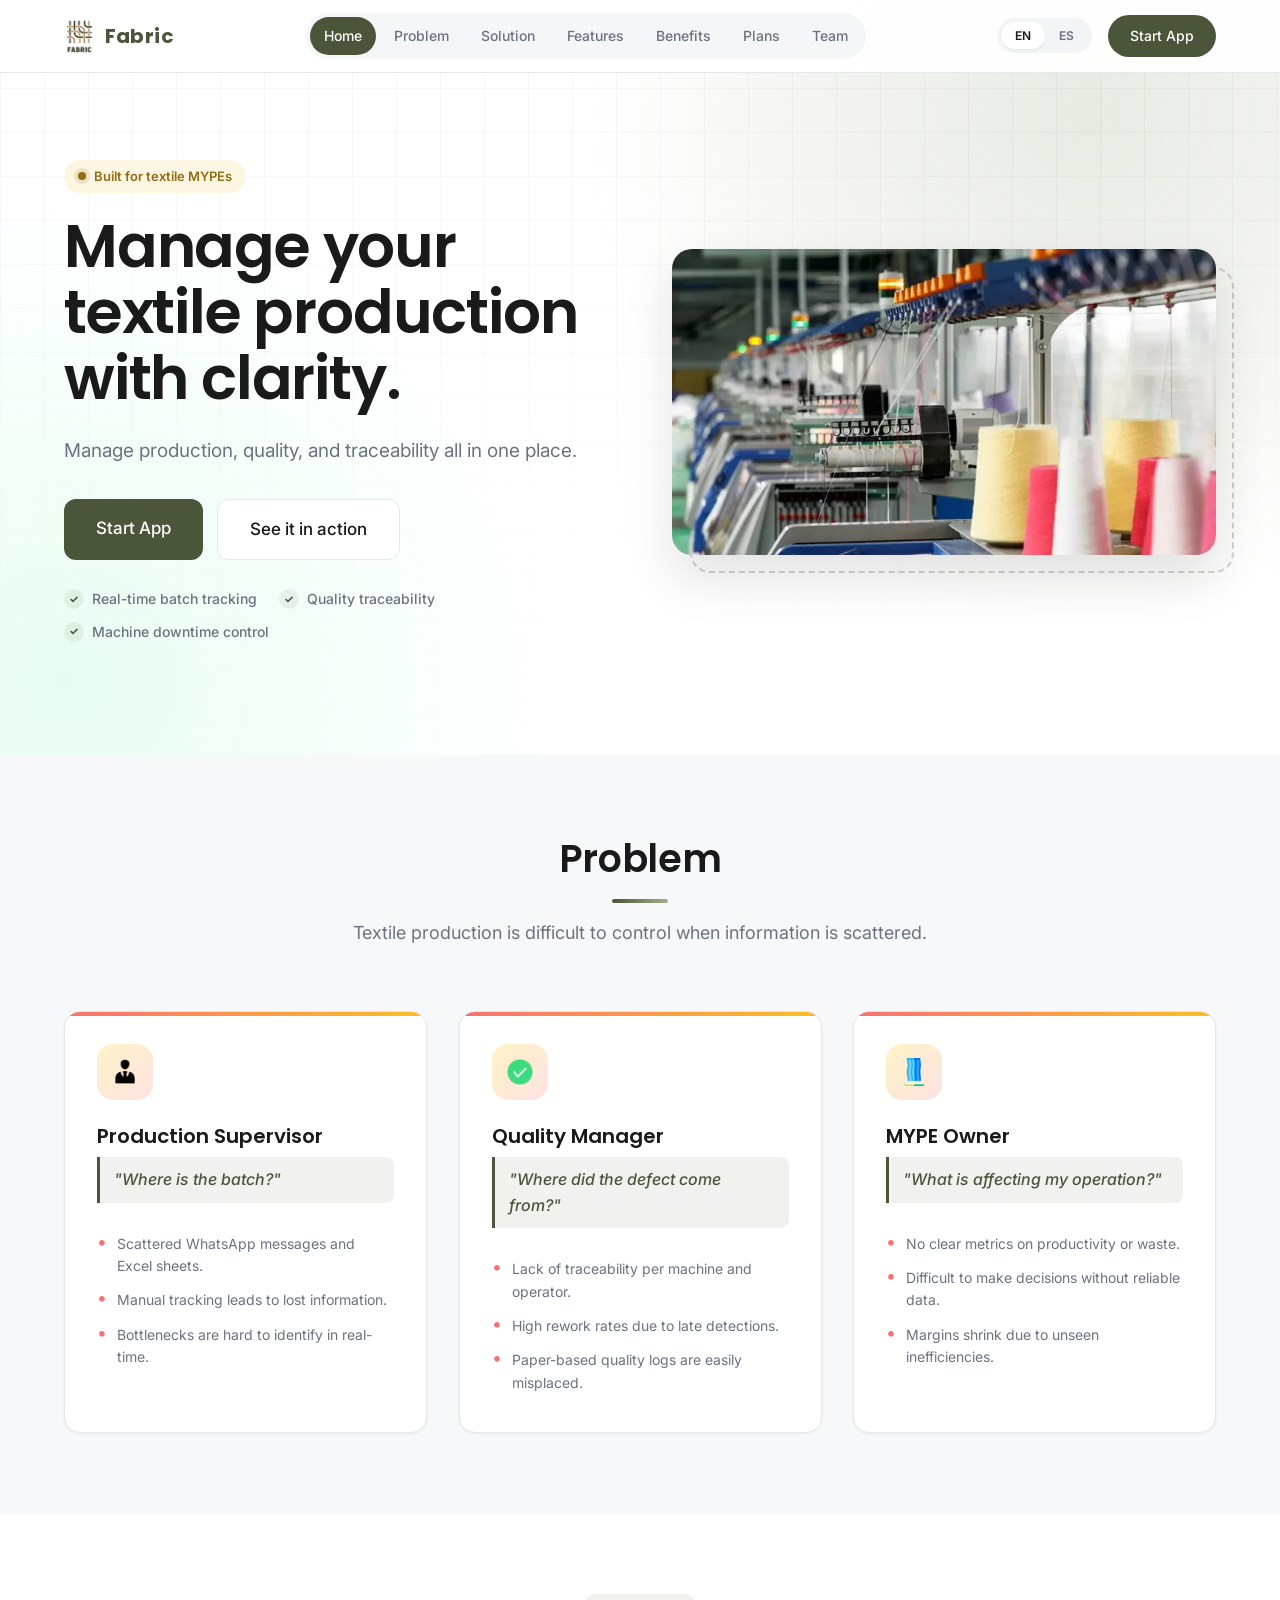
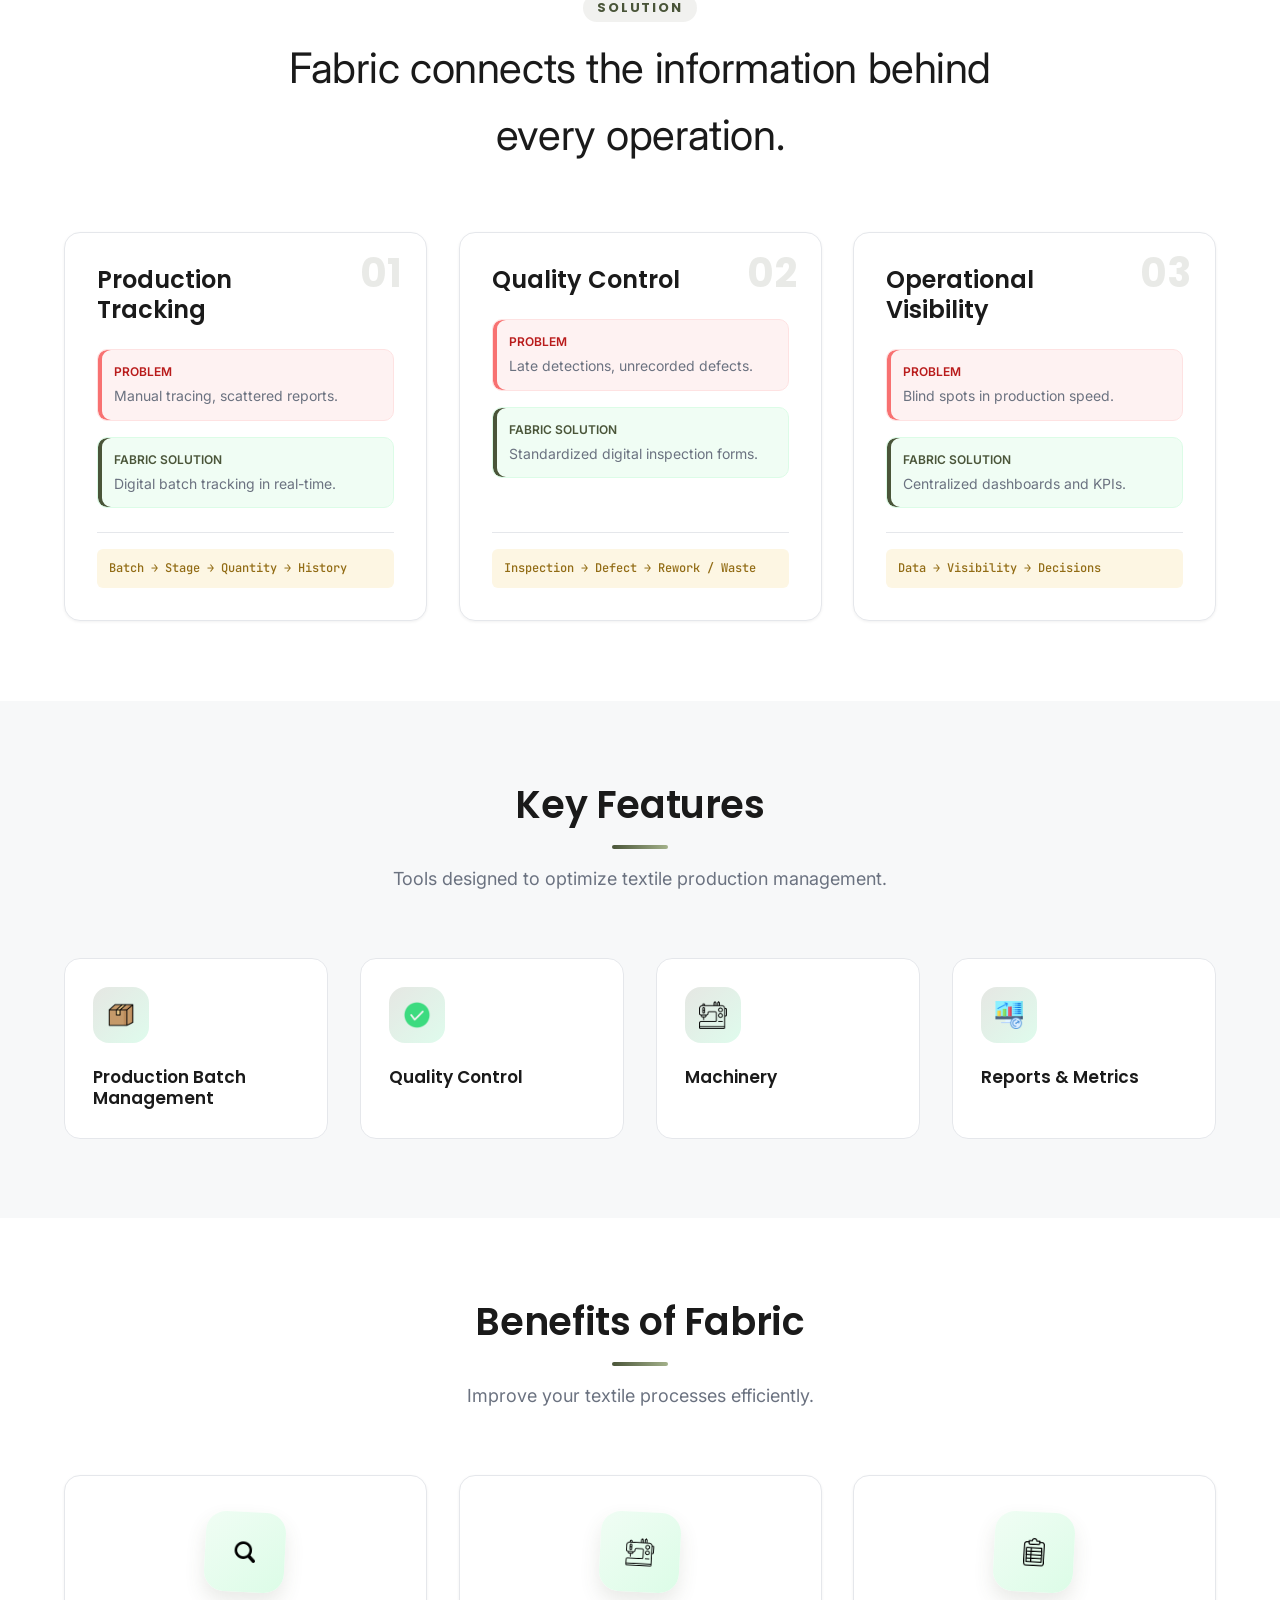
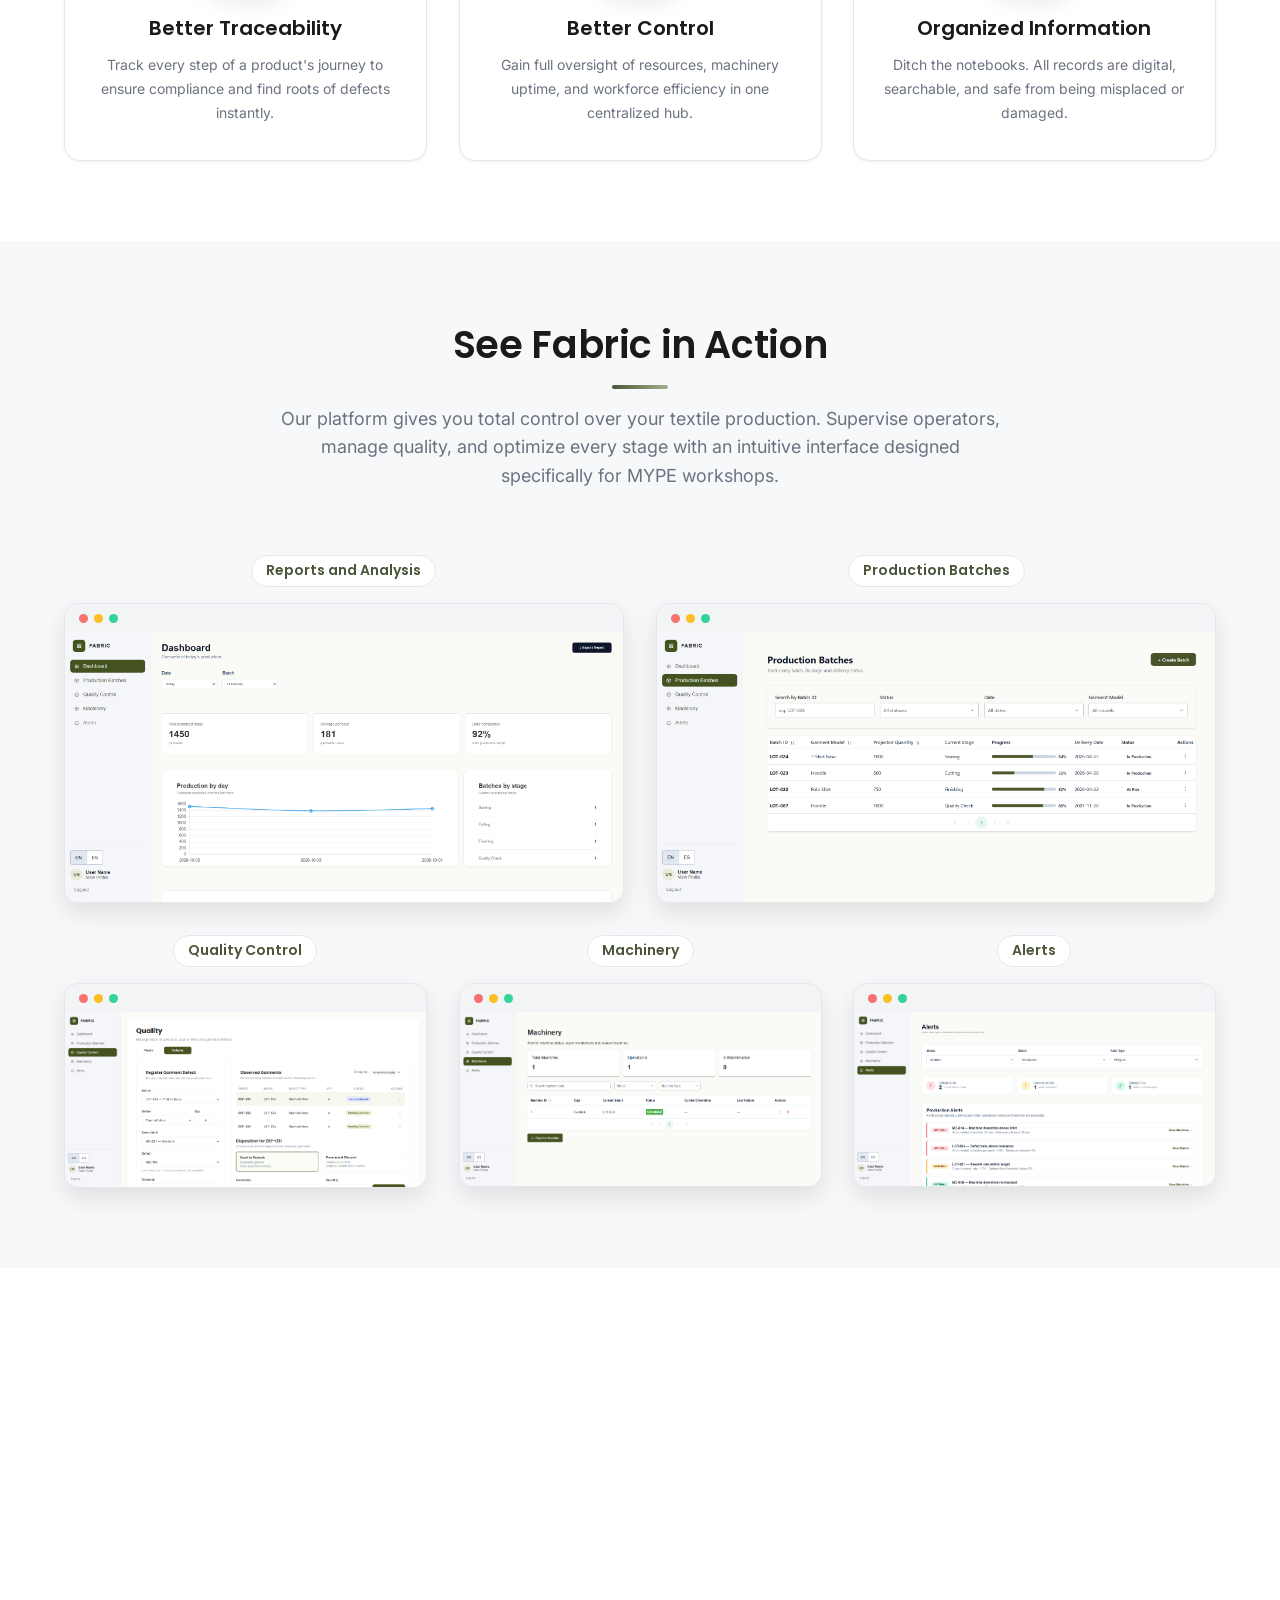
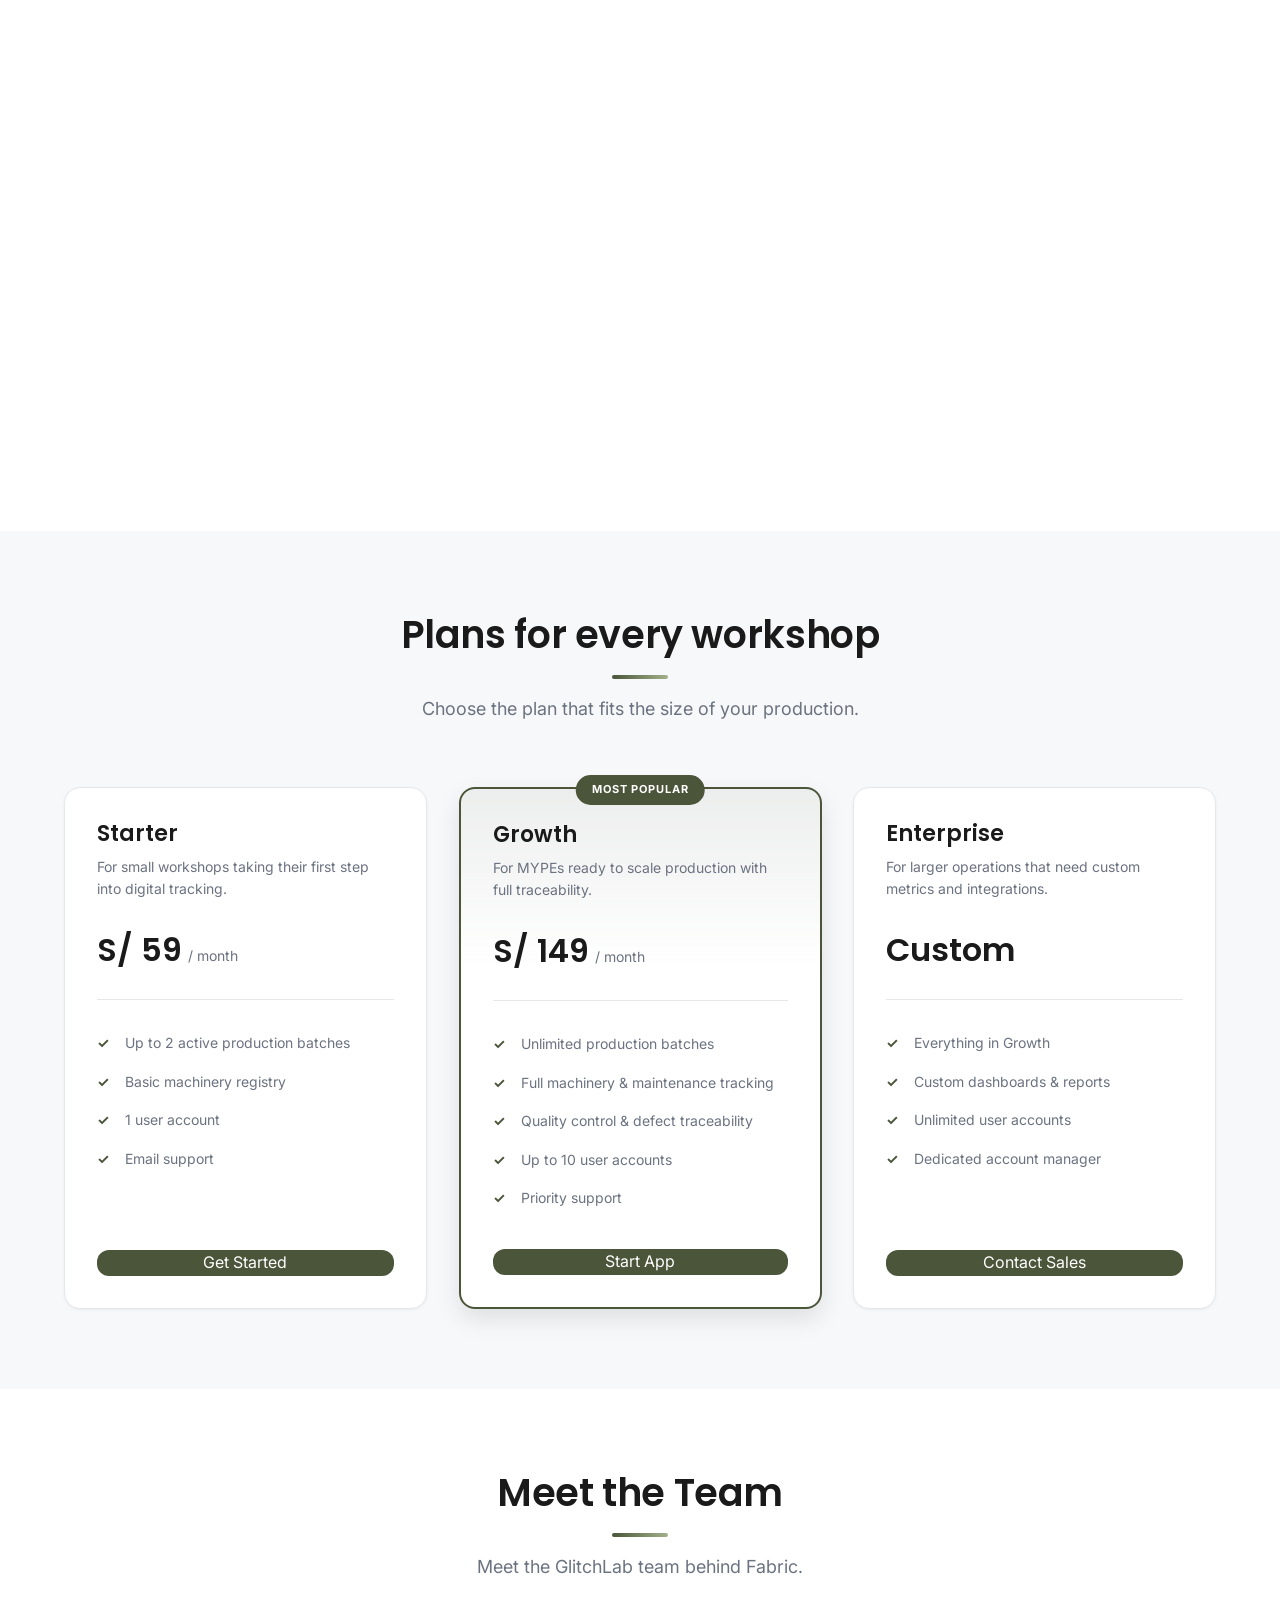
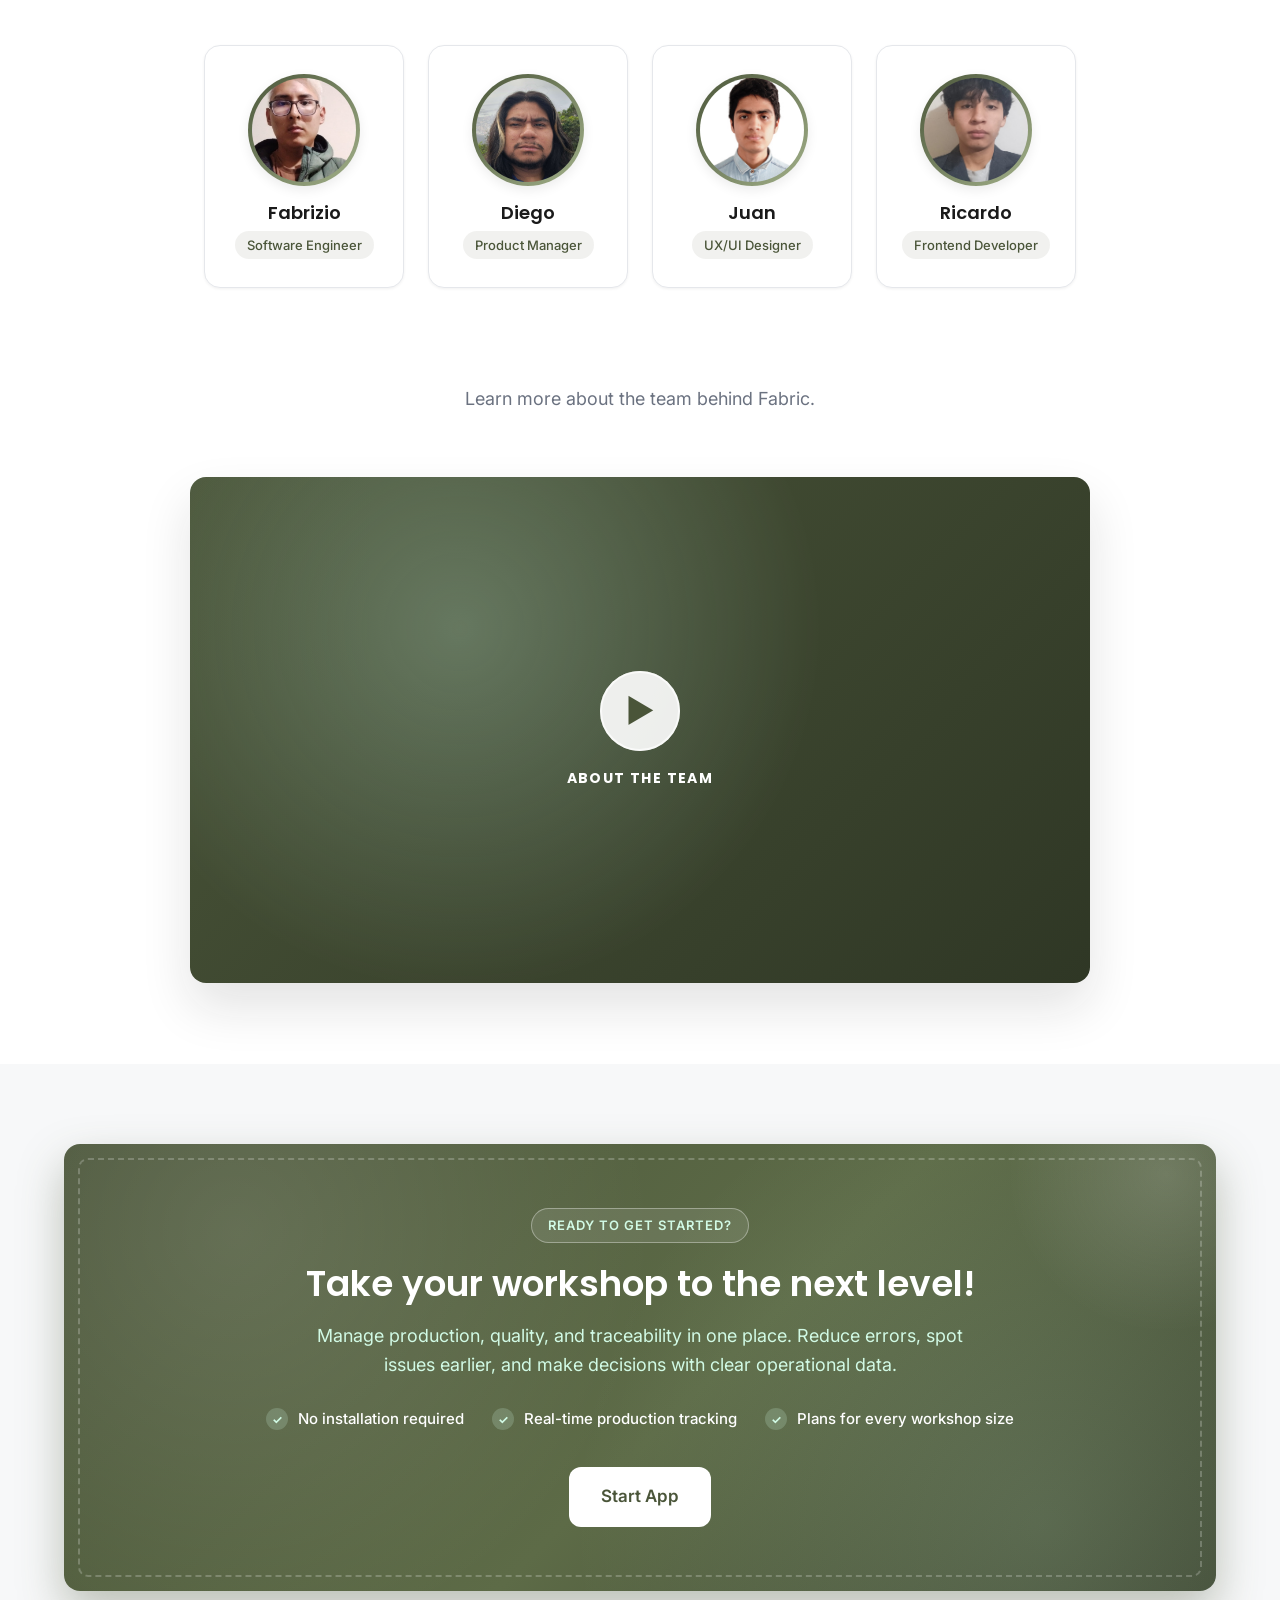
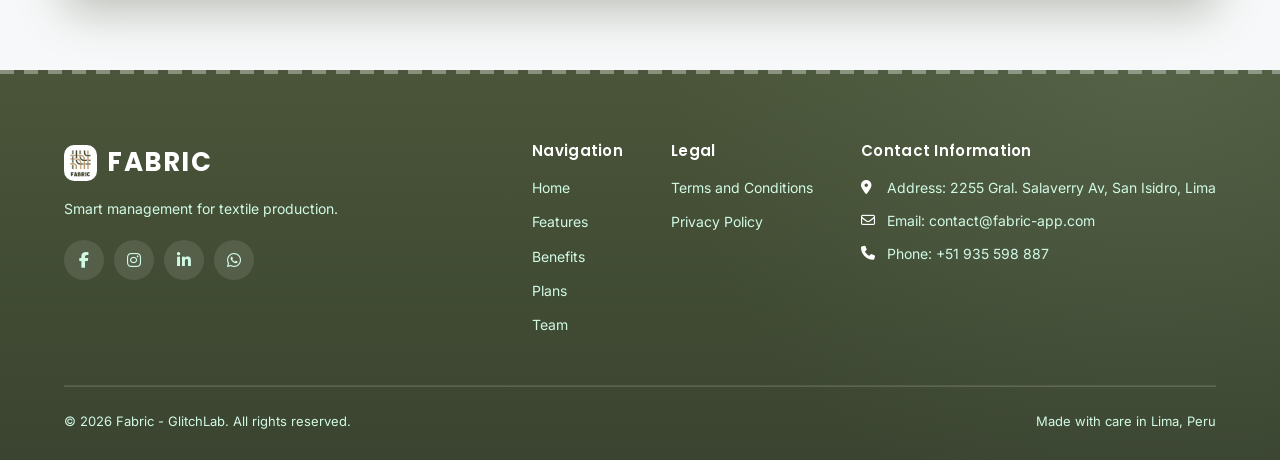
==== commit 53a0b426: "feat: update app links and improve footer text" ====
--- a/index.html
+++ b/index.html
@@ -36,7 +36,7 @@
                 <button class="lang-btn" data-lang="es">ES</button>
             </div>
 
-            <a href="https://hola-c9301.web.app/dashboard" target="_blank" class="btn btn--primary btn--sm" data-i18n="nav.demo">Start App</a>
+            <a href="https://fabric-webapp.firebaseapp.com/" target="_blank" class="btn btn--primary btn--sm" data-i18n="nav.demo">Start App</a>
         </div>
 
         <div class="nav__mobile-controls">
@@ -60,7 +60,7 @@
         <a href="#benefits" class="nav__mobile-link" data-i18n="nav.benefits">Benefits</a>
         <a href="#plans" class="nav__mobile-link" data-i18n="nav.plans">Plans</a>
         <a href="#team" class="nav__mobile-link" data-i18n="nav.team">Team</a>
-        <a href="https://hola-c9301.web.app/dashboard" target="_blank" class="btn btn--primary btn--full nav__mobile-cta" data-i18n="nav.demo">Start App</a>
+        <a href="https://fabric-webapp.firebaseapp.com/" target="_blank" class="btn btn--primary btn--full nav__mobile-cta" data-i18n="nav.demo">Start App</a>
     </div>
 </nav>
 
@@ -441,7 +441,7 @@
                 <li data-i18n="cta.point3">Plans for every workshop size</li>
             </ul>
             <div class="cta-banner__actions">
-                <a href="https://hola-c9301.web.app/dashboard" target="_blank" class="btn btn--primary btn--lg" data-i18n="cta.btn">Start App</a>
+                <a href="https://fabric-webapp.web.app" target="_blank" class="btn btn--primary btn--lg" data-i18n="cta.btn">Start App</a>
             </div>
         </div>
     </div>
@@ -489,7 +489,7 @@
 
         <div class="footer__bottom">
             <p data-i18n="footer.copyright">&copy; 2026 Fabric. All rights reserved.</p>
-            <p class="footer__made" data-i18n="footer.made">Made with care in Lima, Peru</p>
+            <p class="footer__made" data-i18n="footer.made">Made with care Peru</p>
         </div>
     </div>
 </footer>
--- a/assets/styles/styles.css
+++ b/assets/styles/styles.css
@@ -577,6 +577,15 @@
     color: var(--main);
 }
 
+.video__frame {
+    position: absolute;
+    top: 0;
+    left: 0;
+    width: 100%;
+    height: 100%;
+    border: 0;
+}
+
 .app-screenshots-grid {
     display: grid;
     grid-template-columns: 1fr;
@@ -1618,3 +1627,642 @@
         margin: 0;
     }
 }
+
+/* =====================================================================
+   Visual enhancements (sections, header, footer, legal pages, reveal)
+   ===================================================================== */
+:root {
+    --primary-soft: rgba(74, 85, 57, 0.08);
+    --primary-light: #6B7A52;
+    --mint: #D1FAE5;
+    --shadow-xl: 0 24px 50px rgba(26, 26, 26, 0.12);
+}
+
+/* ---------- Reveal on scroll (enabled by main.js) ---------- */
+.js .reveal {
+    opacity: 0;
+    transform: translateY(28px);
+    transition: opacity 0.7s ease, transform 0.7s cubic-bezier(0.22, 1, 0.36, 1);
+    will-change: opacity, transform;
+}
+.js .reveal.is-visible {
+    opacity: 1;
+    transform: none;
+}
+@media (prefers-reduced-motion: reduce) {
+    .js .reveal { opacity: 1; transform: none; transition: none; }
+}
+
+/* ---------- Header ---------- */
+.nav {
+    transition: box-shadow var(--transition), background var(--transition);
+}
+.nav--scrolled {
+    background: rgba(255, 255, 255, 0.97);
+    box-shadow: 0 8px 24px rgba(26, 26, 26, 0.06);
+}
+.nav__inner { height: 72px; gap: 24px; }
+.nav__logo {
+    display: flex;
+    align-items: center;
+    gap: 10px;
+    flex-shrink: 0;
+}
+.nav__logo img { height: 34px; width: auto; }
+.nav__brand {
+    font-family: 'Poppins', sans-serif;
+    font-weight: 700;
+    font-size: 20px;
+    letter-spacing: 0.02em;
+    color: var(--primary);
+}
+.nav__menu {
+    gap: 4px;
+    padding: 4px;
+    border-radius: 999px;
+    background: rgba(243, 244, 246, 0.8);
+}
+.nav__link {
+    position: relative;
+    padding: 8px 14px;
+    border-radius: 999px;
+    transition: color var(--transition), background var(--transition);
+}
+.nav__link:hover { color: var(--primary); background: rgba(255, 255, 255, 0.8); }
+.nav__link.is-active {
+    color: var(--white);
+    background: var(--primary);
+}
+.nav__actions .btn--sm { border-radius: 999px; padding: 10px 22px; }
+.nav__mobile { gap: 4px; padding: 12px 18px 20px; box-shadow: 0 16px 30px rgba(0, 0, 0, 0.08); }
+.nav__mobile-link {
+    padding: 12px 14px;
+    border-radius: 10px;
+}
+.nav__mobile-link.is-active,
+.nav__mobile-link:hover { background: var(--primary-soft); color: var(--primary); }
+.nav__mobile-cta { margin-top: 10px; padding: 14px; }
+.nav__burger span { transition: transform var(--transition), opacity var(--transition); }
+.nav__burger.is-open span:nth-child(1) { transform: translateY(7px) rotate(45deg); }
+.nav__burger.is-open span:nth-child(2) { opacity: 0; }
+.nav__burger.is-open span:nth-child(3) { transform: translateY(-7px) rotate(-45deg); }
+@media (min-width: 768px) and (max-width: 1100px) {
+    .nav__link { padding: 8px 9px; font-size: 13px; }
+    .nav__brand { display: none; }
+}
+
+/* ---------- Buttons ---------- */
+.btn { border-radius: 12px; }
+.btn--primary:hover { transform: translateY(-2px); }
+.btn--ghost {
+    border: 1.5px solid var(--border);
+    color: var(--main);
+    background: var(--white);
+}
+.btn--ghost:hover {
+    border-color: var(--primary);
+    color: var(--primary);
+    transform: translateY(-2px);
+}
+
+/* ---------- Hero ---------- */
+.hero {
+    position: relative;
+    overflow: hidden;
+    background:
+        radial-gradient(circle at 85% 15%, rgba(107, 122, 82, 0.16), transparent 40%),
+        radial-gradient(circle at 5% 90%, rgba(209, 250, 229, 0.5), transparent 35%),
+        var(--white);
+}
+.hero::before {
+    content: "";
+    position: absolute;
+    inset: 0;
+    background-image:
+        linear-gradient(rgba(74, 85, 57, 0.05) 1px, transparent 1px),
+        linear-gradient(90deg, rgba(74, 85, 57, 0.05) 1px, transparent 1px);
+    background-size: 44px 44px;
+    mask-image: linear-gradient(180deg, #000 0%, transparent 85%);
+    -webkit-mask-image: linear-gradient(180deg, #000 0%, transparent 85%);
+    pointer-events: none;
+}
+.hero__inner { position: relative; }
+.hero__badge {
+    display: inline-flex;
+    align-items: center;
+    gap: 8px;
+    margin-bottom: 20px;
+    padding: 6px 14px;
+    border-radius: 999px;
+    background: var(--tagbg);
+    color: var(--tagtext);
+    font-size: 13px;
+    font-weight: 600;
+}
+.hero__badge::before {
+    content: "";
+    width: 8px;
+    height: 8px;
+    border-radius: 50%;
+    background: currentColor;
+    box-shadow: 0 0 0 4px rgba(146, 108, 21, 0.15);
+}
+.hero__title { line-height: 1.1; letter-spacing: -0.02em; }
+.hero__actions { display: flex; flex-wrap: wrap; gap: 14px; margin-bottom: 28px; }
+.hero__highlights {
+    display: flex;
+    flex-wrap: wrap;
+    gap: 10px 22px;
+    padding: 0;
+    list-style: none;
+}
+.hero__highlights li {
+    display: flex;
+    align-items: center;
+    gap: 8px;
+    font-size: 14px;
+    font-weight: 500;
+    color: var(--graytext);
+}
+.hero__highlights li::before {
+    content: "\2713";
+    display: grid;
+    place-items: center;
+    width: 20px;
+    height: 20px;
+    border-radius: 50%;
+    background: var(--primary-soft);
+    color: var(--primary);
+    font-size: 11px;
+    font-weight: 700;
+}
+.hero__img {
+    border-radius: 20px;
+    box-shadow: var(--shadow-xl);
+}
+.hero__media::before {
+    content: "";
+    position: absolute;
+    inset: 18px -18px -18px 18px;
+    border-radius: 20px;
+    border: 2px dashed rgba(74, 85, 57, 0.25);
+    z-index: -1;
+}
+.hero__float {
+    left: -20px;
+    bottom: -22px;
+    animation: hero-float 5s ease-in-out infinite;
+}
+.hero__float-label { margin: 0; }
+.hero__float-value { margin: 0; color: var(--main); }
+@media (max-width: 767px) {
+    .hero__media::before { inset: 12px -8px -12px 8px; }
+}
+@keyframes hero-float {
+    0%, 100% { transform: translateY(0); }
+    50% { transform: translateY(-8px); }
+}
+
+/* ---------- Section headers ---------- */
+.section { position: relative; }
+.section__title { letter-spacing: -0.01em; }
+.section__header .section__title::after {
+    content: "";
+    display: block;
+    width: 56px;
+    height: 4px;
+    margin: 16px auto 0;
+    border-radius: 999px;
+    background: linear-gradient(90deg, var(--primary), #A3B18A);
+}
+.section__header .section__title--lg::after { display: none; }
+.section__eyebrow {
+    display: inline-block;
+    padding: 6px 14px;
+    border-radius: 999px;
+    background: var(--primary-soft);
+}
+
+/* ---------- Problem cards ---------- */
+.card {
+    position: relative;
+    overflow: hidden;
+    border-radius: var(--radius-lg);
+    transition: transform var(--transition), box-shadow var(--transition);
+}
+.card::before {
+    content: "";
+    position: absolute;
+    top: 0;
+    left: 0;
+    right: 0;
+    height: 4px;
+    background: linear-gradient(90deg, #F87171, #FBBF24);
+}
+.card:hover { transform: translateY(-6px); box-shadow: var(--shadow-lg); }
+.card__icon {
+    width: 56px;
+    height: 56px;
+    border-radius: 16px;
+    background: linear-gradient(135deg, #FEF3C7, #FEE2E2);
+}
+.card__icon-img, .feature__icon-img, .benefit__icon-img { width: 28px; height: 28px; object-fit: contain; }
+.card__quote {
+    padding: 10px 14px;
+    border-left: 3px solid var(--primary);
+    border-radius: 0 8px 8px 0;
+    background: var(--primary-soft);
+}
+
+/* ---------- Solution cards ---------- */
+.solution-card {
+    background: var(--white);
+    box-shadow: var(--shadow-sm);
+    transition: transform var(--transition), box-shadow var(--transition), border-color var(--transition);
+}
+.solution-card:hover {
+    transform: translateY(-6px);
+    box-shadow: var(--shadow-lg);
+}
+.solution-card__number {
+    position: absolute;
+    top: 20px;
+    right: 24px;
+    font-family: 'Poppins', sans-serif;
+    font-size: 40px;
+    font-weight: 700;
+    line-height: 1;
+    color: rgba(74, 85, 57, 0.12);
+}
+.solution-card__title { padding-right: 56px; }
+.solution-block { position: relative; padding-left: 16px; }
+.solution-block--fabric { box-shadow: inset 4px 0 0 var(--primary); }
+.solution-block--problem { box-shadow: inset 4px 0 0 #F87171; }
+
+/* ---------- Features ---------- */
+.feature {
+    position: relative;
+    padding: 28px;
+    border-radius: var(--radius-lg);
+    overflow: hidden;
+}
+.feature::after {
+    content: "";
+    position: absolute;
+    left: 0;
+    bottom: 0;
+    height: 3px;
+    width: 0;
+    background: var(--primary);
+    transition: width 0.4s ease;
+}
+.feature:hover::after { width: 100%; }
+.feature:hover { transform: translateY(-6px); box-shadow: var(--shadow-lg); }
+.feature__icon {
+    border-radius: 16px;
+    background: linear-gradient(135deg, rgba(74, 85, 57, 0.14), rgba(209, 250, 229, 0.7));
+    transition: transform var(--transition);
+}
+.feature:hover .feature__icon { transform: scale(1.08) rotate(-4deg); }
+
+/* ---------- Benefits ---------- */
+.benefit {
+    padding: 36px 28px;
+    border-radius: var(--radius-lg);
+    background: var(--white);
+    border: 1px solid var(--border);
+    box-shadow: var(--shadow-sm);
+    transition: transform var(--transition), box-shadow var(--transition);
+}
+.benefit:hover { transform: translateY(-6px); box-shadow: var(--shadow-lg); }
+.benefit__icon {
+    background: linear-gradient(135deg, #F0FDF4, #DCFCE7);
+    box-shadow: 0 10px 20px rgba(74, 85, 57, 0.12);
+    transition: transform var(--transition);
+}
+.benefit:hover .benefit__icon { transform: rotate(0deg) scale(1.06); }
+.benefit__desc { line-height: 1.7; }
+
+/* ---------- Screenshots ---------- */
+.screenshot-wrapper h4 {
+    padding: 6px 14px;
+    border-radius: 999px;
+    background: var(--white);
+    border: 1px solid var(--border);
+    font-size: 14px;
+}
+.browser-frame {
+    width: 100%;
+    padding-top: 28px;
+    position: relative;
+    border-radius: 14px;
+    background: #F3F4F6;
+    border: 1px solid var(--border);
+    box-shadow: var(--shadow-lg);
+    overflow: hidden;
+    transition: transform var(--transition), box-shadow var(--transition);
+}
+.browser-frame::before {
+    content: "";
+    position: absolute;
+    top: 10px;
+    left: 14px;
+    width: 9px;
+    height: 9px;
+    border-radius: 50%;
+    background: #F87171;
+    box-shadow: 15px 0 0 #FBBF24, 30px 0 0 #34D399;
+}
+.browser-frame .app-screenshot {
+    display: block;
+    border: none;
+    border-radius: 0;
+    box-shadow: none;
+}
+.browser-frame:hover { transform: translateY(-6px); box-shadow: var(--shadow-xl); }
+.browser-frame .app-screenshot:hover { transform: none; }
+
+/* ---------- Video and About the Team placeholders ---------- */
+.video, .about-team {
+    border: none;
+    background:
+        radial-gradient(circle at 30% 30%, rgba(209, 250, 229, 0.25), transparent 50%),
+        linear-gradient(135deg, var(--primary) 0%, #2F3725 100%);
+    box-shadow: var(--shadow-xl);
+}
+.video:hover, .about-team:hover {
+    background:
+        radial-gradient(circle at 30% 30%, rgba(209, 250, 229, 0.3), transparent 55%),
+        linear-gradient(135deg, var(--primary-light) 0%, #2F3725 100%);
+}
+.video__label, .about-team__label { color: var(--white); }
+.video__play, .about-team__icon {
+    position: relative;
+    color: var(--primary);
+    transition: transform var(--transition);
+}
+.video__play::after, .about-team__icon::after {
+    content: "";
+    position: absolute;
+    inset: 0;
+    border-radius: 50%;
+    border: 2px solid rgba(255, 255, 255, 0.7);
+    animation: play-pulse 2.2s ease-out infinite;
+}
+.video:hover .video__play, .about-team:hover .about-team__icon { transform: scale(1.08); }
+@keyframes play-pulse {
+    from { transform: scale(1); opacity: 1; }
+    to { transform: scale(1.6); opacity: 0; }
+}
+.about-team-wrapper { margin-top: 96px; padding: 0; }
+
+/* ---------- Plans ---------- */
+.plan { transition: transform var(--transition), box-shadow var(--transition); }
+.plan:hover { transform: translateY(-6px); box-shadow: var(--shadow-lg); }
+.plan--featured {
+    border: 2px solid var(--primary);
+    background:
+        linear-gradient(180deg, rgba(74, 85, 57, 0.06) 0%, var(--white) 35%);
+}
+@media (min-width: 768px) {
+    .plan--featured { transform: scale(1.04); }
+    .plan--featured:hover { transform: scale(1.04) translateY(-6px); }
+}
+
+/* ---------- Team ---------- */
+.team { gap: 24px; }
+.team__member {
+    width: 200px;
+    padding: 28px 20px;
+    border-radius: var(--radius-lg);
+    background: var(--white);
+    border: 1px solid var(--border);
+    box-shadow: var(--shadow-sm);
+    transition: transform var(--transition), box-shadow var(--transition);
+}
+.team__member:hover { transform: translateY(-6px); box-shadow: var(--shadow-lg); }
+.team__photo {
+    border: none;
+    padding: 4px;
+    background: linear-gradient(135deg, var(--primary), #A3B18A);
+}
+.team__photo img { border-radius: 50%; }
+.team__role {
+    margin-top: 6px;
+    padding: 4px 12px;
+    border-radius: 999px;
+    background: var(--primary-soft);
+    color: var(--primary);
+    font-size: 13px;
+    font-weight: 500;
+}
+@media (max-width: 480px) {
+    .team { display: grid; }
+    .team__member { width: auto; padding: 22px 12px; }
+}
+
+/* ---------- Footer ---------- */
+.footer {
+    position: relative;
+    background:
+        radial-gradient(circle at 90% 0%, rgba(209, 250, 229, 0.08), transparent 40%),
+        linear-gradient(180deg, var(--primary) 0%, #3A4430 100%);
+    padding: 72px 0 28px;
+}
+.footer::before {
+    content: "";
+    position: absolute;
+    top: 0;
+    left: 0;
+    right: 0;
+    height: 4px;
+    background: repeating-linear-gradient(90deg, rgba(255, 255, 255, 0.35) 0 14px, transparent 14px 24px);
+}
+.footer__top {
+    grid-template-columns: 1fr;
+    gap: 36px;
+    text-align: left;
+    padding-bottom: 48px;
+}
+.footer__logo {
+    display: inline-flex;
+    align-items: center;
+    gap: 10px;
+    margin-bottom: 14px;
+    color: var(--white);
+}
+.footer__logo img {
+    height: 36px;
+    width: auto;
+    padding: 4px;
+    border-radius: 10px;
+    background: var(--white);
+}
+.footer__tagline { max-width: 280px; margin-bottom: 20px; line-height: 1.6; }
+.footer__column {
+    display: flex;
+    flex-direction: column;
+    gap: 12px;
+    font-size: 14px;
+}
+.footer__column h4 {
+    font-family: 'Poppins', sans-serif;
+    font-size: 15px;
+    font-weight: 600;
+    color: var(--white);
+    margin-bottom: 4px;
+    letter-spacing: 0.02em;
+}
+.footer__link {
+    display: inline-block;
+    width: fit-content;
+    transition: color var(--transition), transform var(--transition);
+}
+.footer__link:hover { transform: translateX(4px); }
+.footer__contact p {
+    display: flex;
+    align-items: flex-start;
+    gap: 10px;
+    margin: 0;
+    line-height: 1.5;
+}
+.footer__contact i { margin-top: 3px; width: 16px; color: var(--white); }
+.footer__contact a { color: var(--mint); }
+.footer__contact a:hover { color: var(--white); }
+.social-icons { justify-content: flex-start; gap: 10px; }
+.social-icons a {
+    width: 40px;
+    height: 40px;
+    align-items: center;
+    justify-content: center;
+    border-radius: 50%;
+    background: rgba(255, 255, 255, 0.1);
+    font-size: 16px;
+    transition: background var(--transition), color var(--transition), transform var(--transition);
+}
+.social-icons a:hover { background: var(--white); color: var(--primary); }
+.footer__bottom {
+    flex-direction: column;
+    gap: 8px;
+    padding-top: 24px;
+    border-top: 1px solid rgba(255, 255, 255, 0.15);
+    font-size: 13px;
+}
+.footer__bottom p { margin: 0; }
+@media (min-width: 640px) {
+    .footer__top { grid-template-columns: repeat(2, minmax(0, 1fr)); }
+}
+@media (min-width: 1024px) {
+    .footer__top { grid-template-columns: 1.6fr 1fr 1fr 1.4fr; gap: 48px; }
+}
+@media (min-width: 768px) {
+    .footer__bottom { flex-direction: row; justify-content: space-between; }
+}
+@media (max-width: 767px) {
+    .footer__top { justify-items: stretch; text-align: left; }
+    .footer__brand, .footer__column { text-align: left; }
+    .footer__contact p { justify-content: flex-start; }
+    .social-icons { justify-content: flex-start; }
+    .footer__bottom { align-items: flex-start; text-align: left; }
+}
+
+/* ---------- Legal pages ---------- */
+.nav__legal-actions { display: flex; align-items: center; gap: 16px; }
+.legal-back {
+    display: inline-flex;
+    align-items: center;
+    gap: 8px;
+    padding: 9px 18px;
+    border-radius: 999px;
+    border: 1.5px solid var(--border);
+    font-size: 14px;
+    font-weight: 500;
+    color: var(--main);
+    transition: border-color var(--transition), color var(--transition);
+}
+.legal-back:hover { border-color: var(--primary); color: var(--primary); }
+.legal-hero {
+    position: relative;
+    padding: 150px 0 64px;
+    text-align: center;
+    background:
+        radial-gradient(circle at 80% 10%, rgba(107, 122, 82, 0.18), transparent 45%),
+        var(--section);
+}
+.legal-hero h1 {
+    font-size: clamp(32px, 5vw, 48px);
+    color: var(--main);
+    margin-bottom: 14px;
+}
+.legal-hero p { max-width: 620px; margin: 0 auto; color: var(--graytext); font-size: 17px; }
+.legal-hero__updated {
+    display: inline-block;
+    margin-top: 18px !important;
+    padding: 6px 14px;
+    border-radius: 999px;
+    background: var(--white);
+    border: 1px solid var(--border);
+    font-size: 13px !important;
+}
+.legal-content { padding: 64px 0 96px; }
+.legal-layout { display: grid; gap: 32px; }
+.legal-toc {
+    align-self: start;
+    padding: 24px;
+    border-radius: var(--radius-lg);
+    border: 1px solid var(--border);
+    background: var(--white);
+}
+.legal-toc__title {
+    font-size: 12px;
+    font-weight: 700;
+    letter-spacing: 0.1em;
+    text-transform: uppercase;
+    color: var(--primary);
+    margin-bottom: 12px;
+}
+.legal-toc nav { display: flex; flex-direction: column; gap: 4px; }
+.legal-toc a {
+    padding: 8px 10px;
+    border-radius: 8px;
+    font-size: 14px;
+    color: var(--graytext);
+    transition: background var(--transition), color var(--transition);
+}
+.legal-toc a:hover { background: var(--primary-soft); color: var(--primary); }
+.legal-body { display: flex; flex-direction: column; gap: 20px; }
+.legal-item {
+    padding: 28px 32px;
+    border-radius: var(--radius-lg);
+    background: var(--white);
+    border: 1px solid var(--border);
+    box-shadow: var(--shadow-sm);
+    scroll-margin-top: 96px;
+}
+.legal-item h2 {
+    font-size: 20px;
+    color: var(--primary);
+    margin-bottom: 12px;
+}
+.legal-item p { color: var(--graytext); line-height: 1.8; font-size: 15px; }
+.legal-note {
+    display: flex;
+    align-items: center;
+    gap: 14px;
+    padding: 20px 24px;
+    border-radius: var(--radius-lg);
+    background: var(--primary-soft);
+    color: var(--main);
+    font-size: 15px;
+}
+.legal-note i { font-size: 20px; color: var(--primary); }
+.legal-note a { color: var(--primary); font-weight: 600; }
+@media (min-width: 900px) {
+    .legal-layout { grid-template-columns: 260px 1fr; align-items: start; }
+    .legal-toc { position: sticky; top: 100px; }
+}
+@media (max-width: 600px) {
+    .legal-back span { display: none; }
+    .legal-item { padding: 22px 20px; }
+    .legal-hero { padding: 120px 0 48px; }
+}
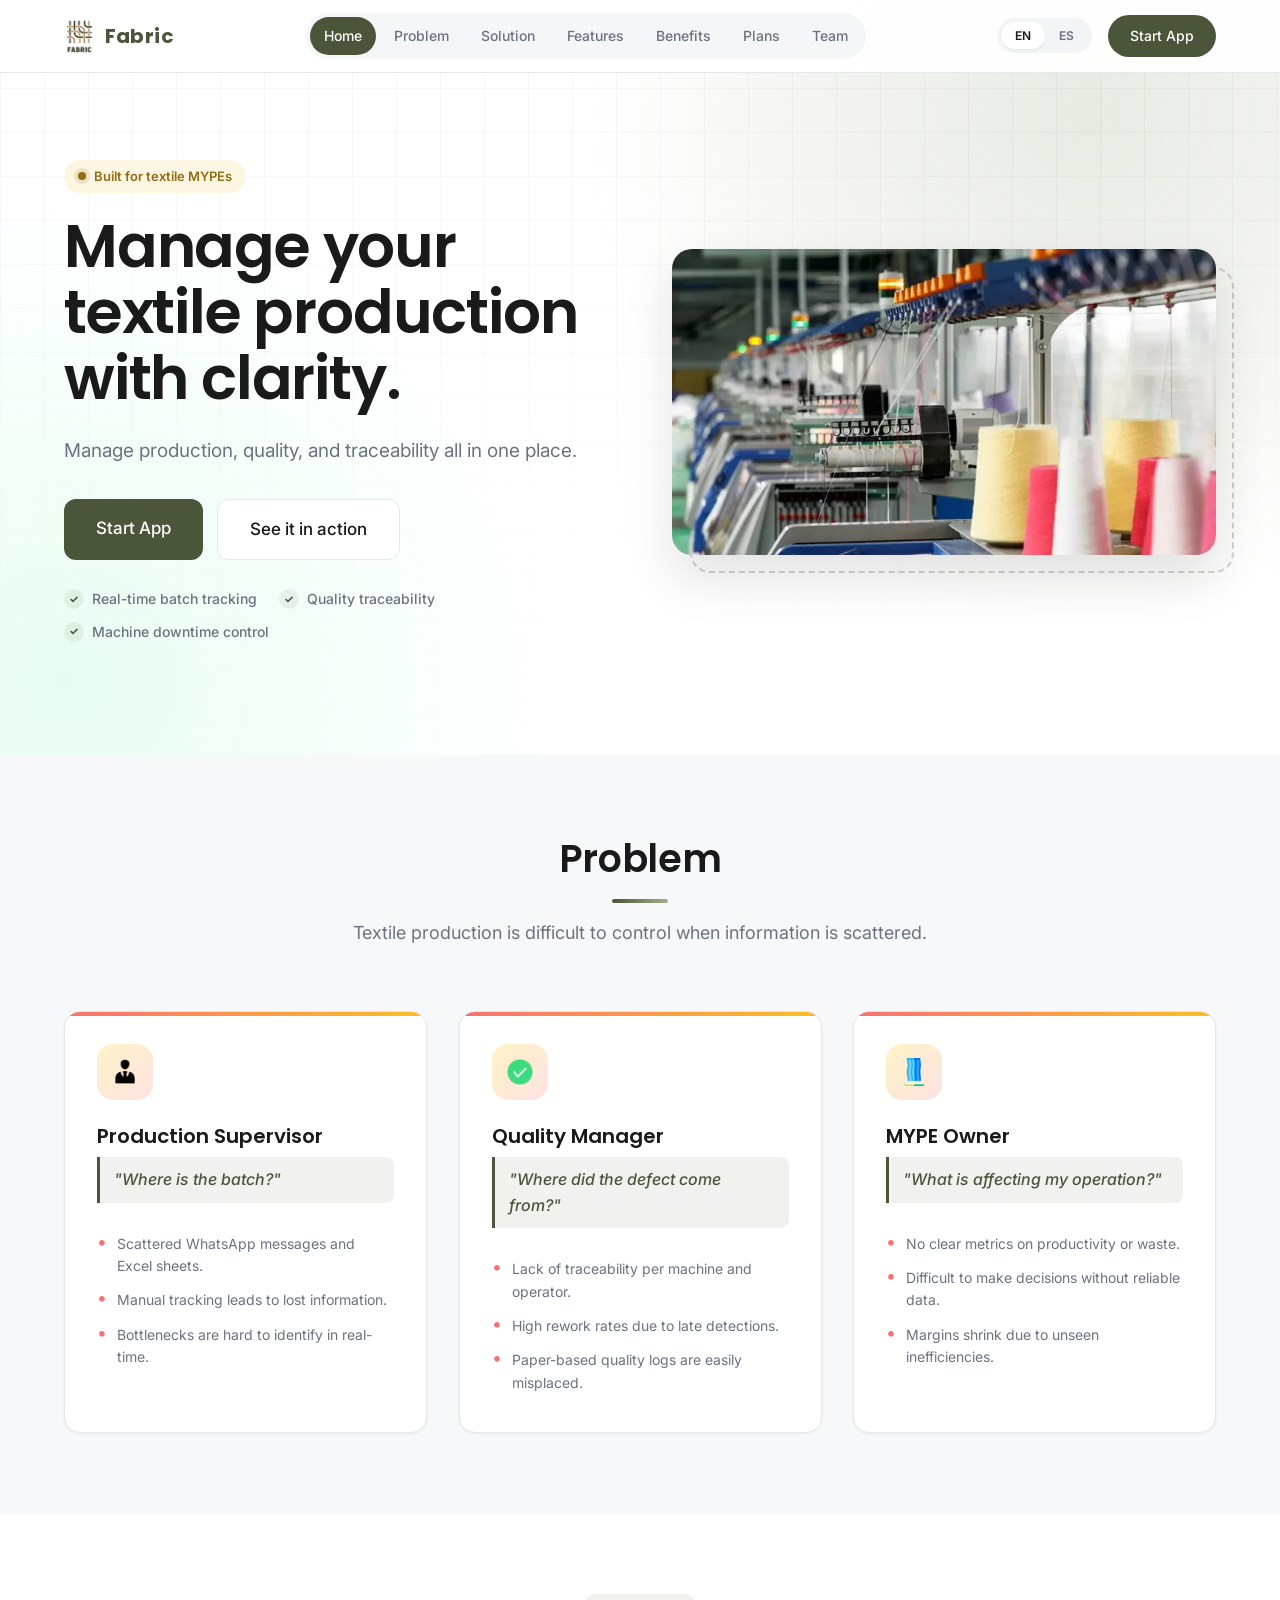
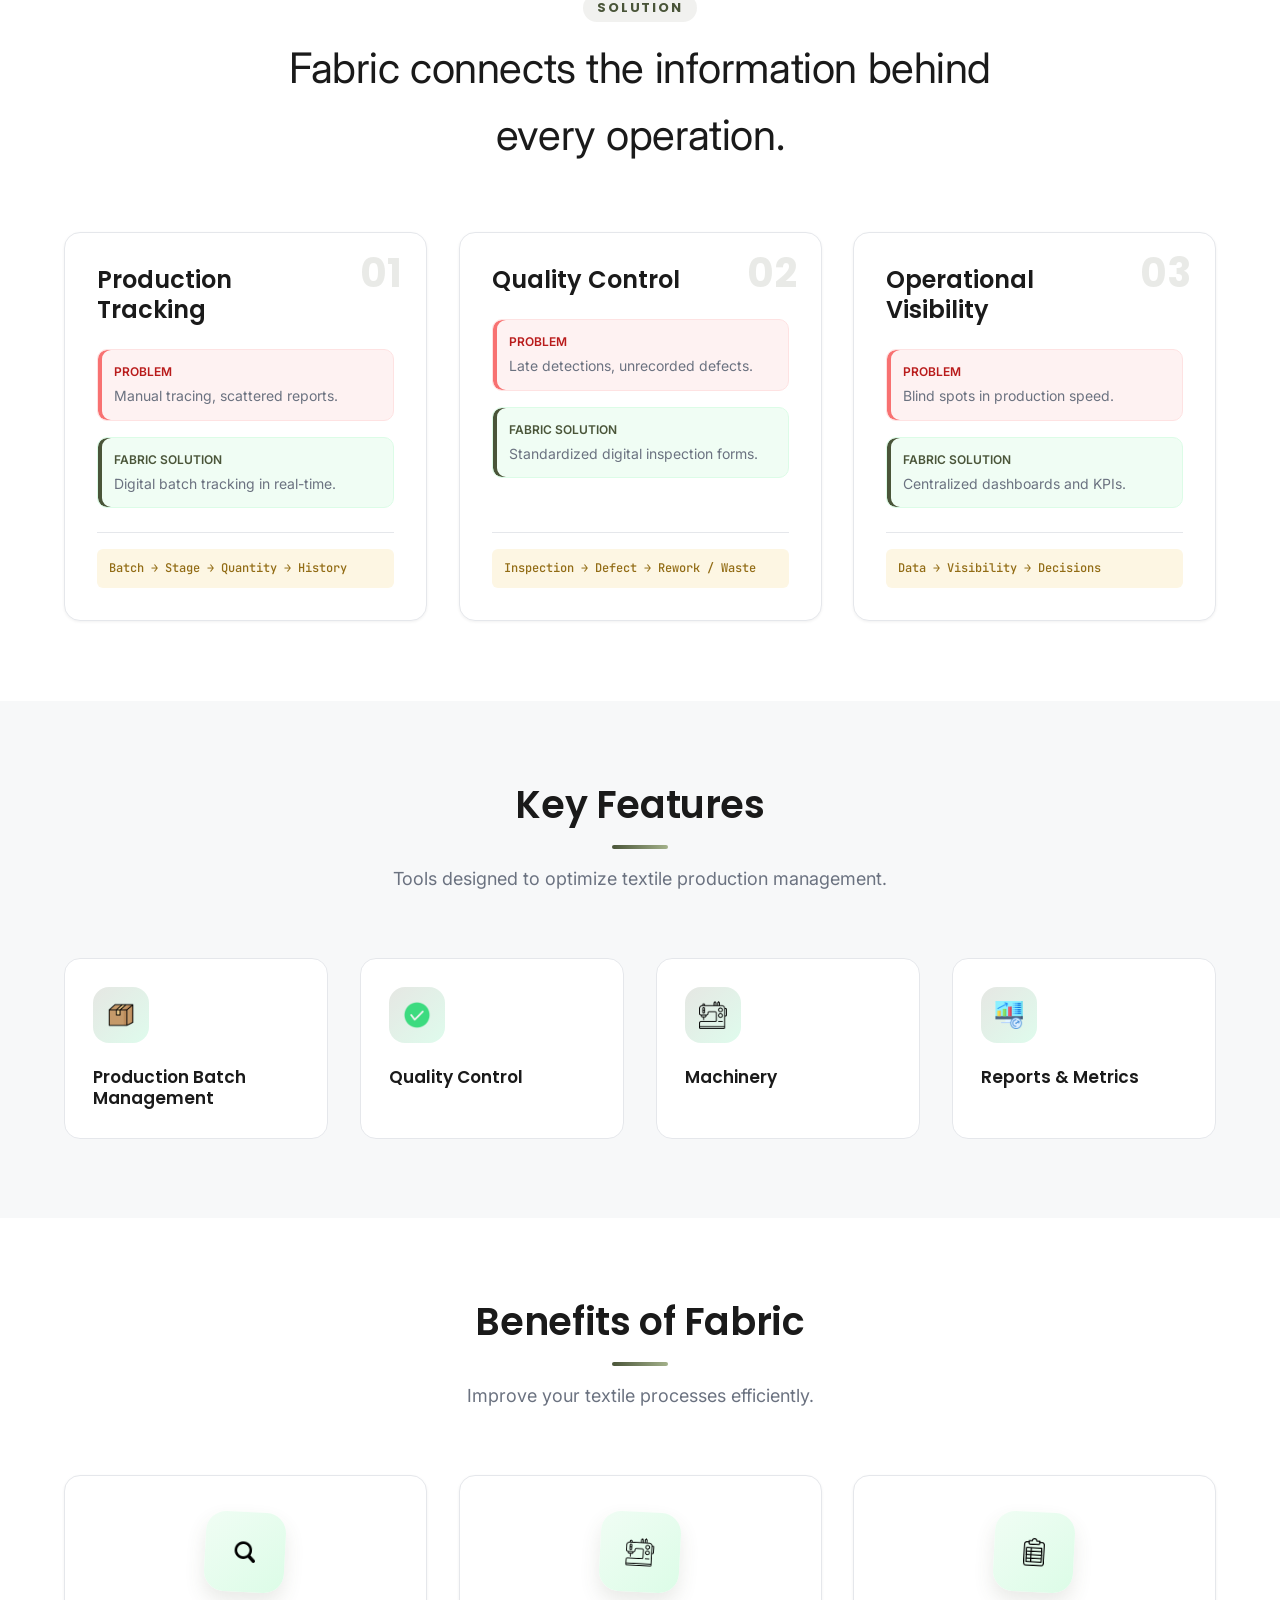
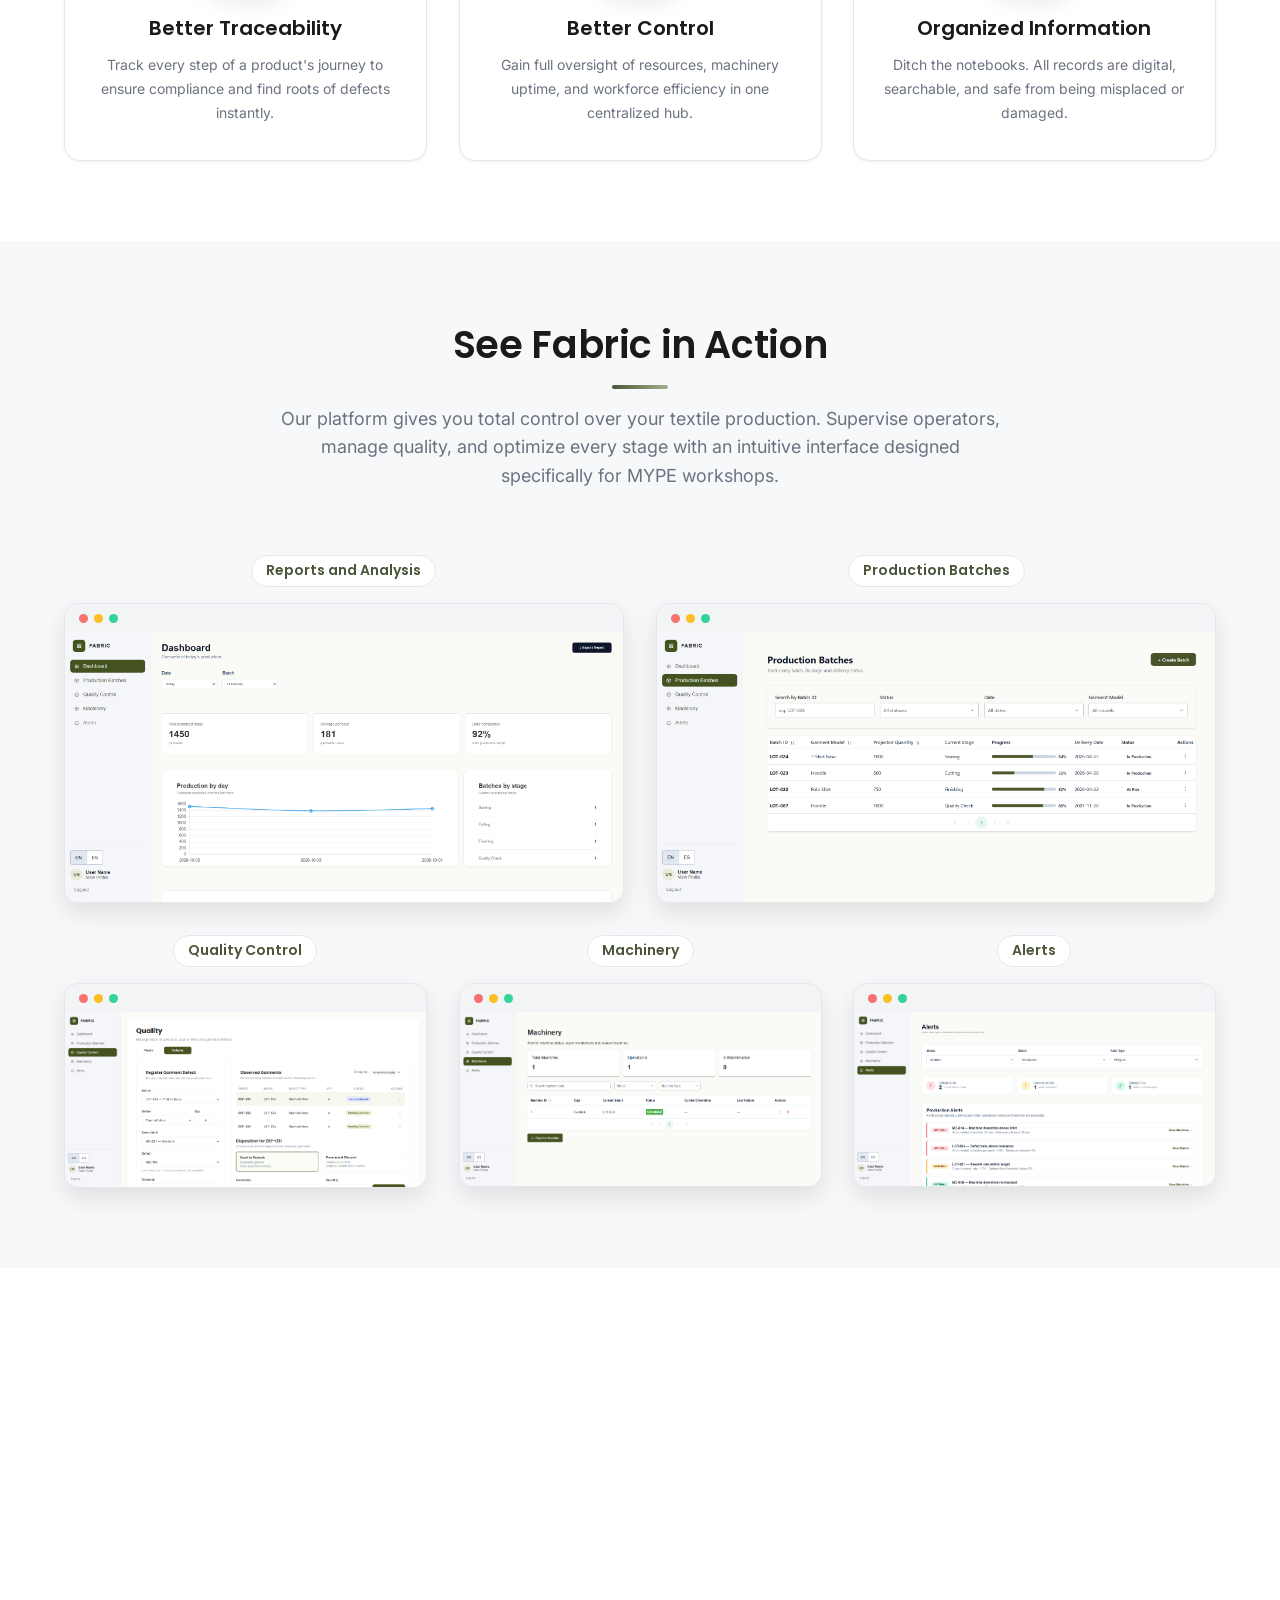
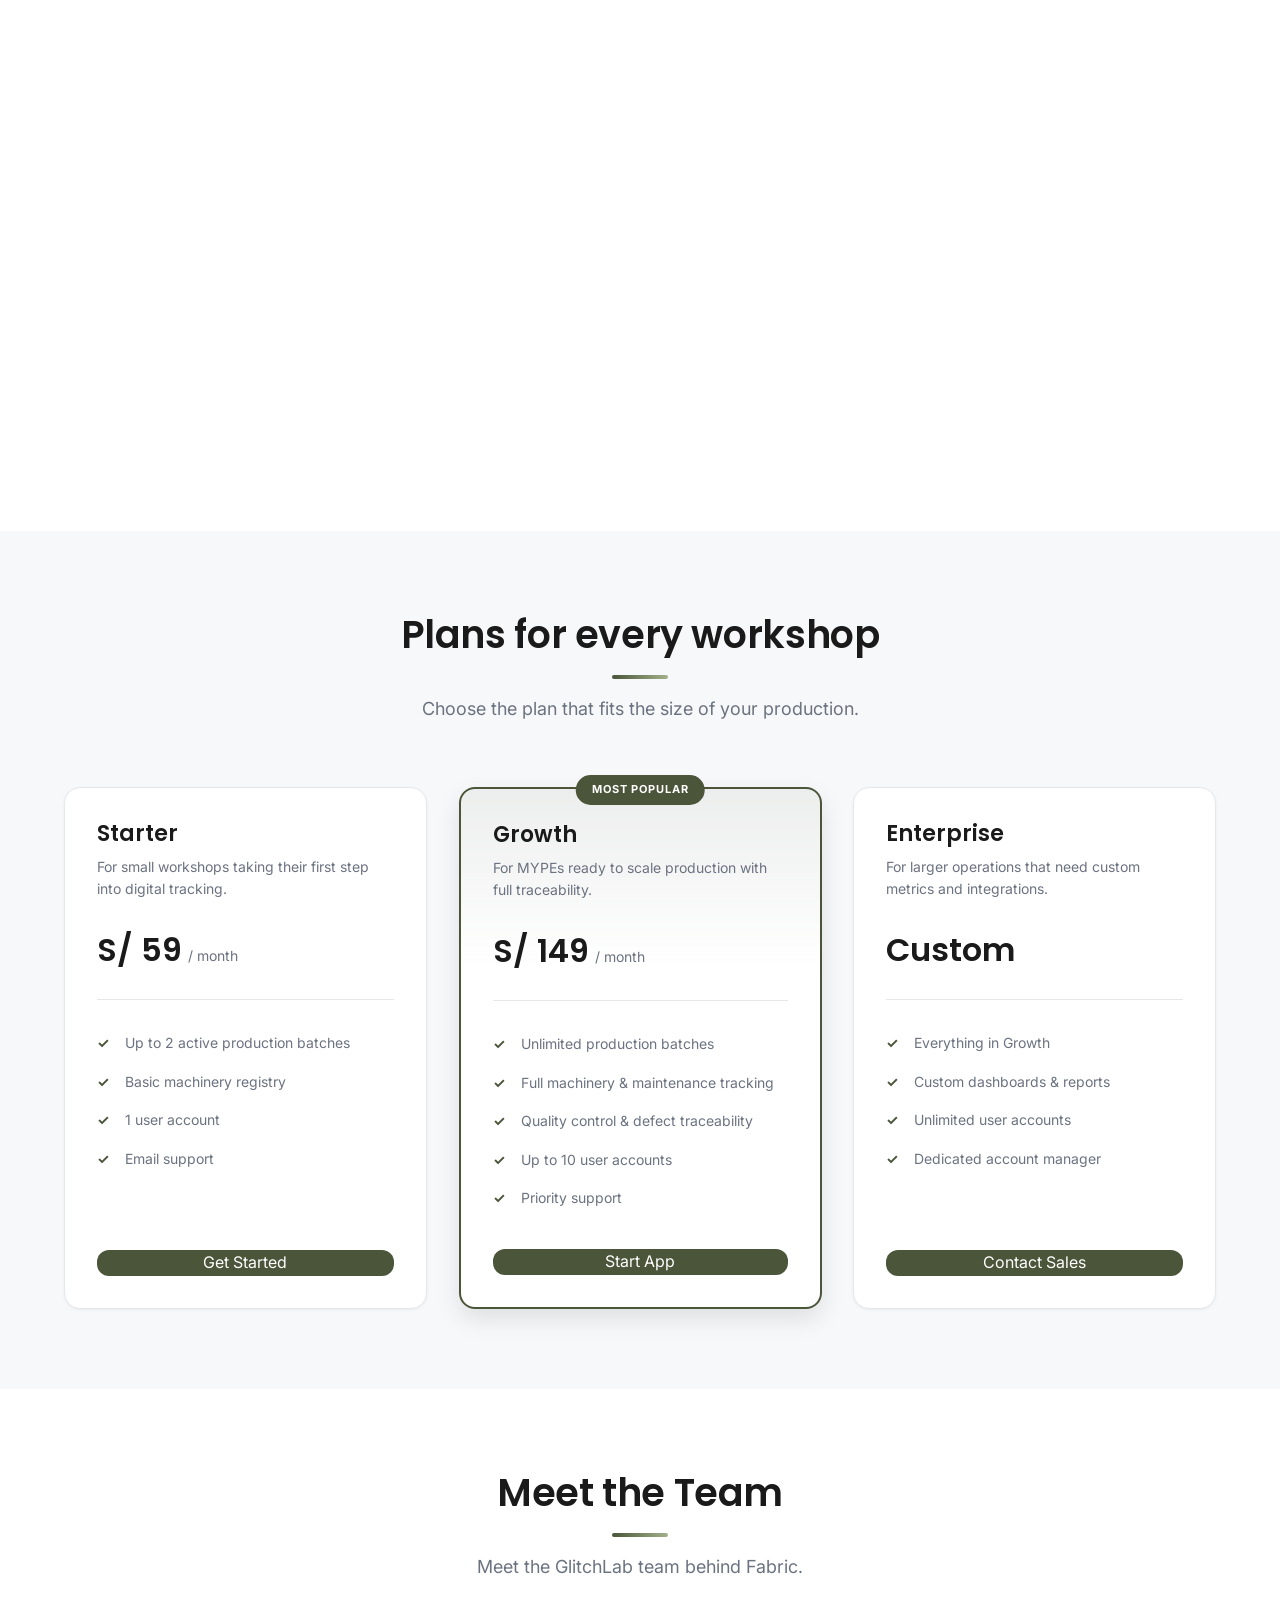
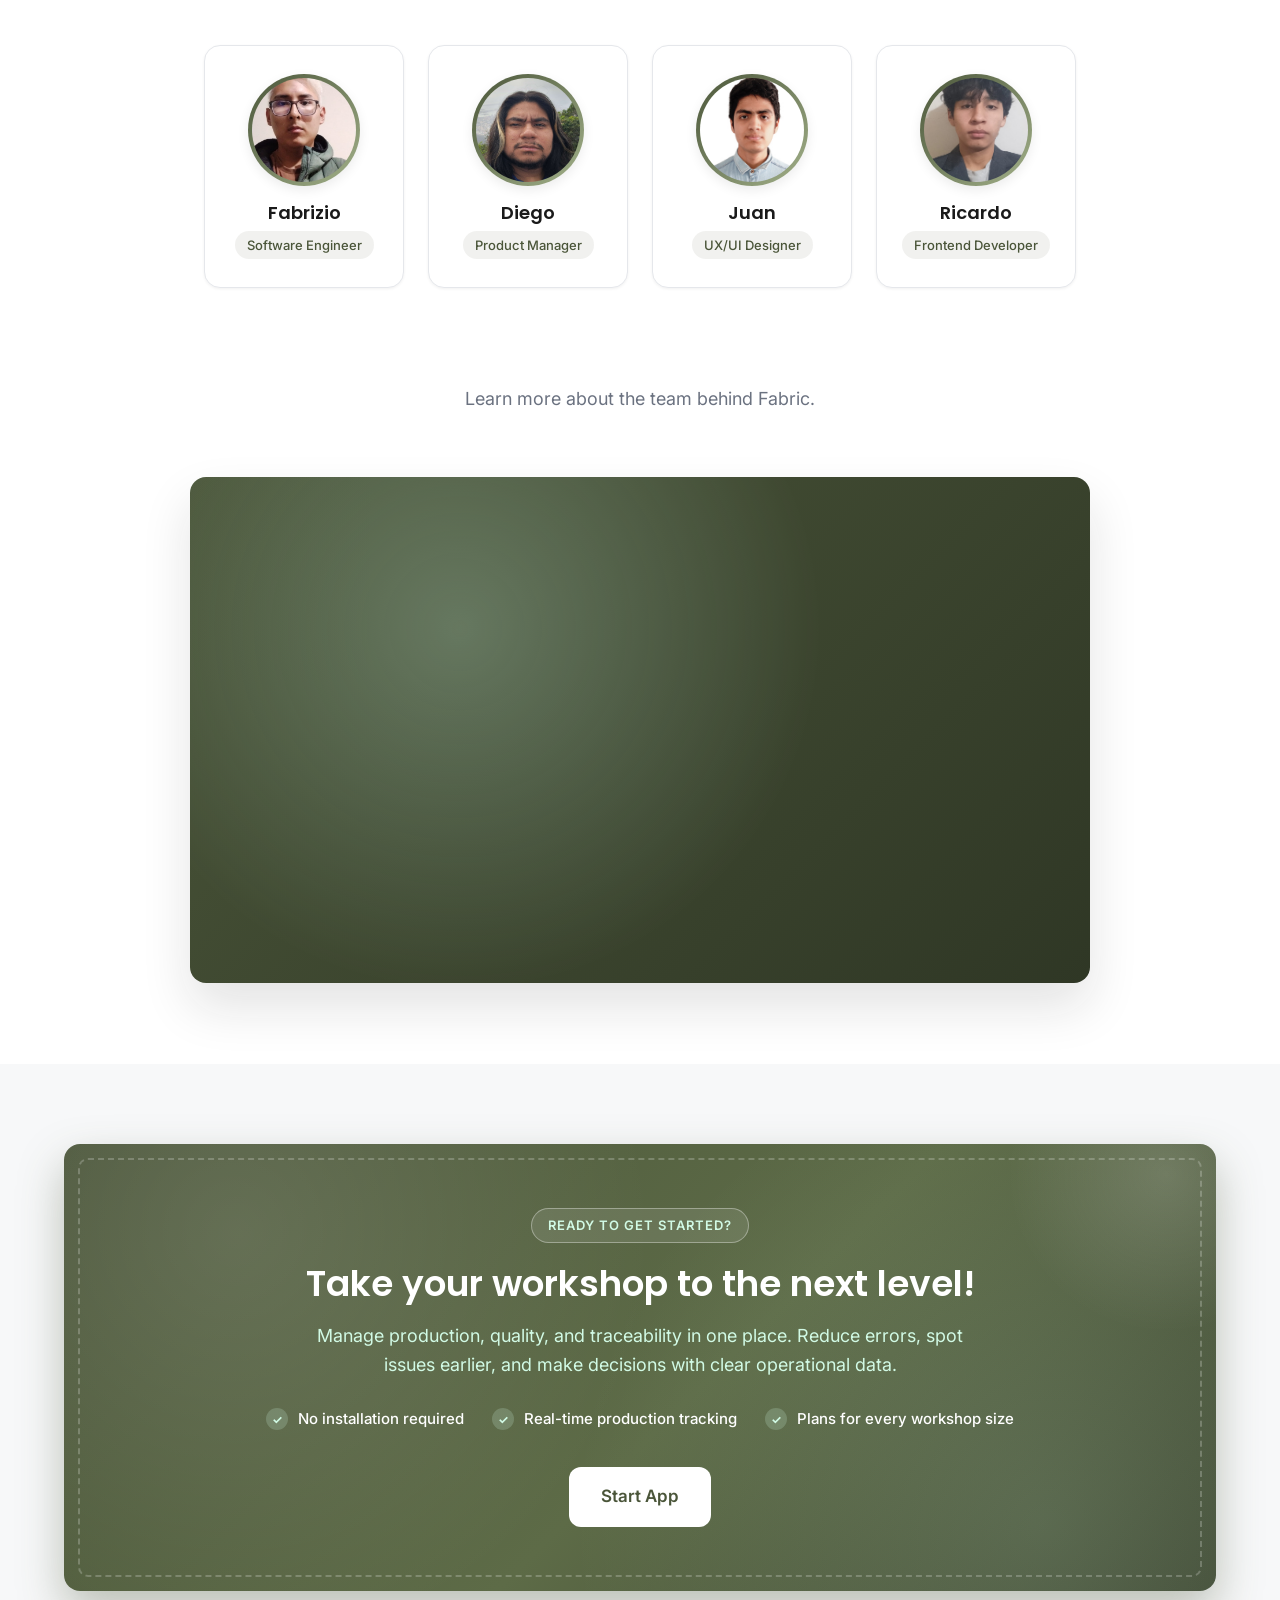
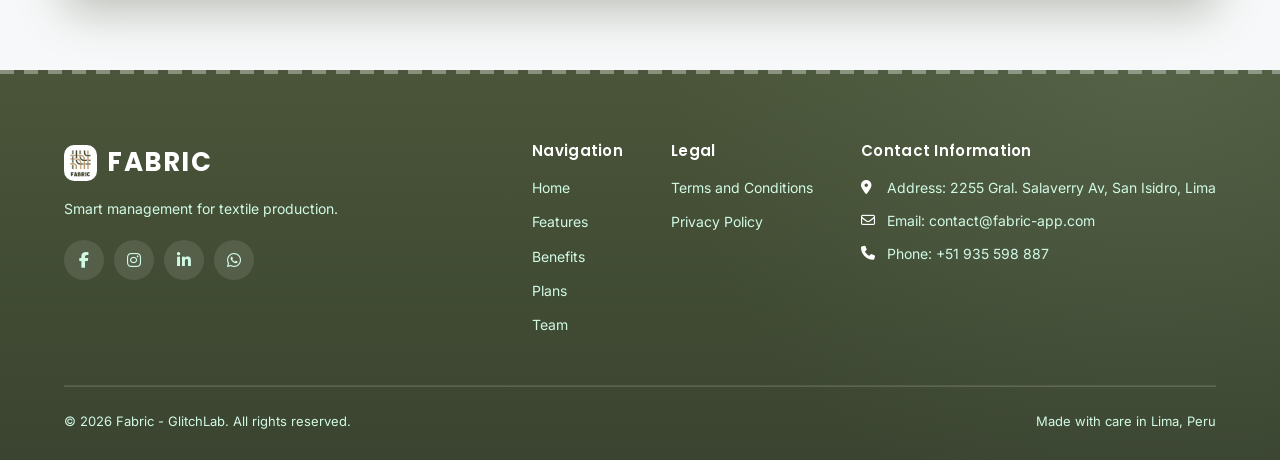
==== commit e26d7b0b: "feat(video): replace static demo and team sections with embedded YouTube videos" ====
--- a/index.html
+++ b/index.html
@@ -319,8 +319,14 @@
             <p class="section__subtitle" data-i18n="video.subtitle">A short product demo showing the day-to-day operations.</p>
         </div>
         <div class="video">
-            <div class="video__play">▶</div>
-            <p class="video__label" data-i18n="video.label">FABRIC PRODUCT DEMO</p>
+            <iframe
+                class="video__frame"
+                src="https://www.youtube-nocookie.com/embed/yFTNUzASp3c"
+                title="Fabric product demo"
+                loading="lazy"
+                allow="accelerometer; autoplay; clipboard-write; encrypted-media; gyroscope; picture-in-picture; web-share"
+                referrerpolicy="strict-origin-when-cross-origin"
+                allowfullscreen></iframe>
         </div>
     </div>
 </section>
@@ -422,8 +428,14 @@
             </div>
 
             <div class="about-team">
-                <div class="about-team__icon">▶</div>
-                <p class="about-team__label" data-i18n="aboutTeam.label">ABOUT THE TEAM</p>
+                <iframe
+                    class="video__frame"
+                    src="https://www.youtube-nocookie.com/embed/spj55GCCFxk"
+                    title="About the GlitchLab team"
+                    loading="lazy"
+                    allow="accelerometer; autoplay; clipboard-write; encrypted-media; gyroscope; picture-in-picture; web-share"
+                    referrerpolicy="strict-origin-when-cross-origin"
+                    allowfullscreen></iframe>
             </div>
         </div>
     </div>
